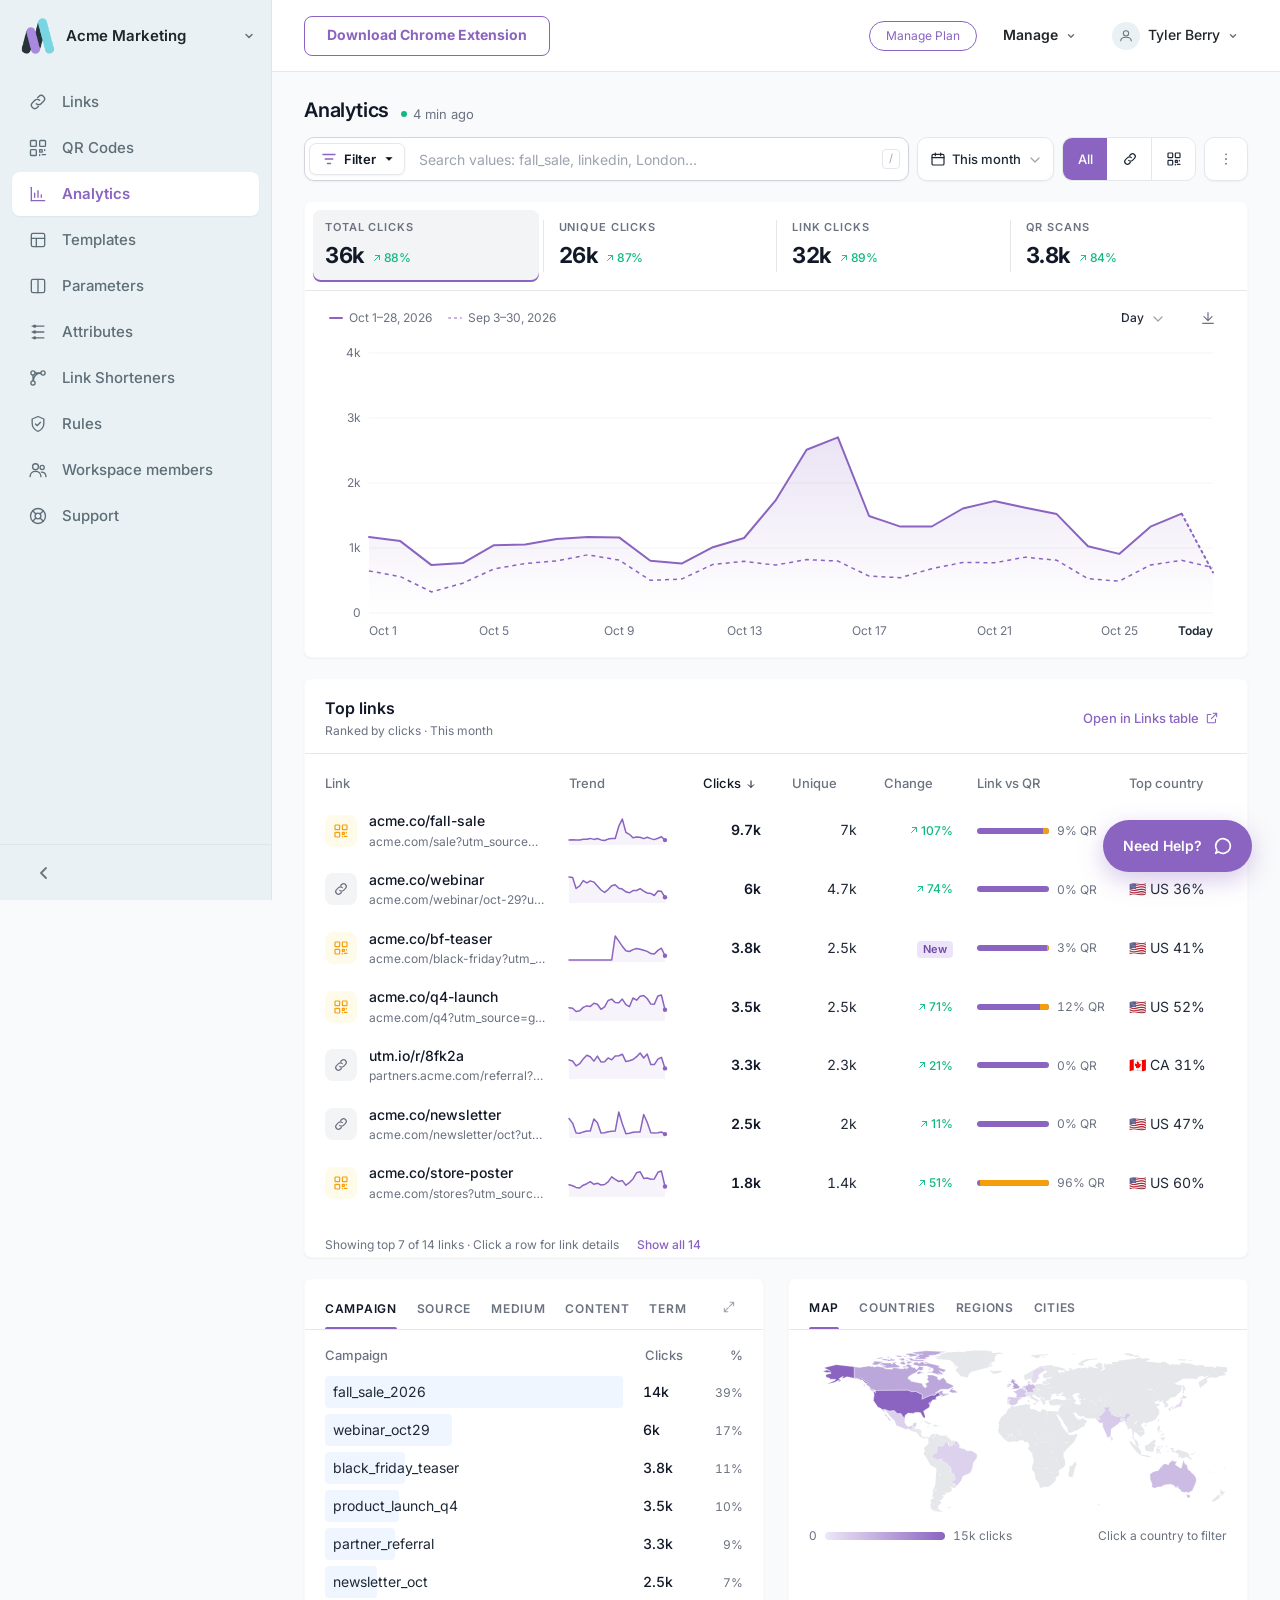
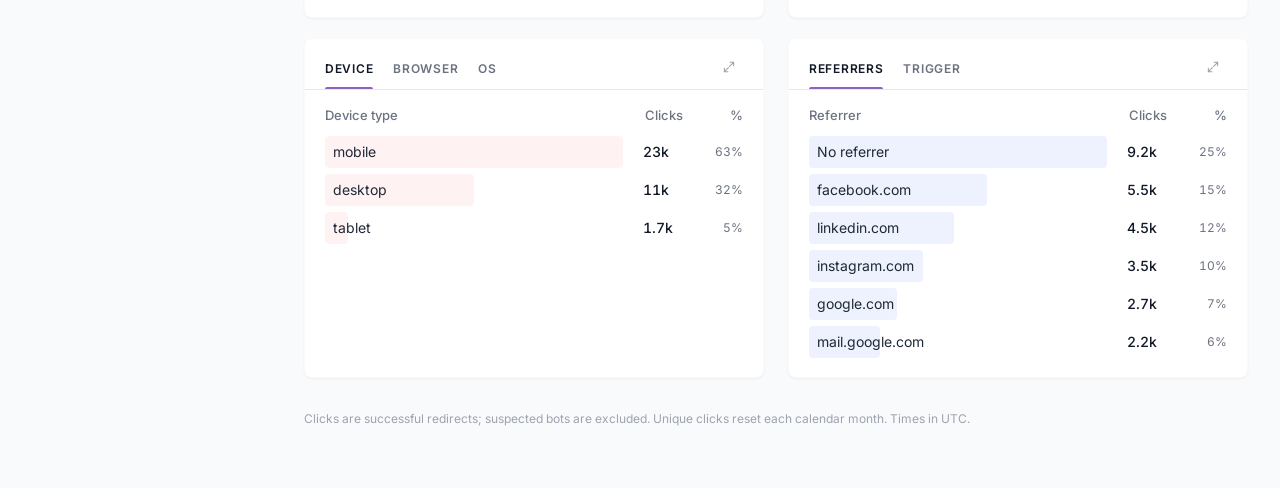
==== reskin/index.html @ 7870a721 "Add Prototype vReskin (Phase 1 re-skin) at /reskin/ Co-Authored-By: Claude Opus 5.5 <noreply@anthrop" ====
<!doctype html>
<html lang="en">
<head>
<meta charset="utf-8">
<meta name="viewport" content="width=device-width, initial-scale=1, viewport-fit=cover">
<meta name="claude:viewport-fit-sides" content="cover">
<title>UTM.io Prototype vReskin</title>
<link rel="preconnect" href="https://fonts.googleapis.com">
<link rel="preconnect" href="https://fonts.gstatic.com" crossorigin>
<link rel="stylesheet" href="https://fonts.googleapis.com/css2?family=Inter:wght@400;500;600;700&family=Oxygen:wght@400;700&family=Source+Code+Pro:wght@400;500&display=swap">
<link rel="stylesheet" href="styles.css">
<link rel="stylesheet" href="reskin.css">
</head>
<body>
<div class="shell" id="shell">
  <aside class="sidebar" id="sidebar">
    <div class="ws" id="ws" role="button" tabindex="0" aria-label="Switch workspace">
      <img src="assets/logo.png" alt="">
      <span class="ws-name" id="ws-name">Acme Marketing</span>
      <svg class="caret" width="12" height="12" viewBox="0 0 12 12" aria-hidden="true"><path d="M3 4.5 6 7.5 9 4.5" fill="none" stroke="currentColor" stroke-width="1.6" stroke-linecap="round" stroke-linejoin="round"/></svg>
    </div>
    <nav class="nav" id="nav" aria-label="Workspace"></nav>
    <div class="collapse"><button id="collapse-btn" aria-label="Collapse sidebar"><svg width="16" height="16" viewBox="0 0 16 16" aria-hidden="true"><path d="M10 3 5 8l5 5" fill="none" stroke="currentColor" stroke-width="1.8" stroke-linecap="round" stroke-linejoin="round"/></svg></button></div>
  </aside>
  <div class="main">
    <header class="topbar">
      <button class="menu-btn" id="menu-btn" aria-label="Open menu" aria-controls="sidebar" aria-expanded="false"><svg viewBox="0 0 24 24" aria-hidden="true"><path d="M4 7h16M4 12h16M4 17h16"/></svg></button>
      <span class="topbar-title" id="topbar-title">Analytics</span>
      <button class="btn-ext" id="ext-btn">Download Chrome Extension</button>
      <span class="spacer"></span>
      <button class="pill-plan" id="plan-btn">Manage Plan</button>
      <button class="menu-trigger manage" id="manage-btn" aria-haspopup="menu">Manage <svg class="caret" width="10" height="10" viewBox="0 0 12 12" aria-hidden="true"><path d="M3 4.5 6 7.5 9 4.5" fill="none" stroke="currentColor" stroke-width="1.8" stroke-linecap="round" stroke-linejoin="round"/></svg></button>
      <button class="menu-trigger" id="user-btn" aria-haspopup="menu"><span class="avatar"><svg viewBox="0 0 24 24" aria-hidden="true"><circle cx="12" cy="8" r="4"/><path d="M4 20c0-4 4-6 8-6s8 2 8 6"/></svg></span>Tyler Berry <svg class="caret" width="10" height="10" viewBox="0 0 12 12" aria-hidden="true"><path d="M3 4.5 6 7.5 9 4.5" fill="none" stroke="currentColor" stroke-width="1.8" stroke-linecap="round" stroke-linejoin="round"/></svg></button>
    </header>
    <main class="content" id="view"></main>
  </div>
</div>
<div class="drawer-scrim" id="drawer-scrim" hidden></div>
<div class="toast-wrap" id="toasts" aria-live="polite"></div>
<button class="need-help" id="need-help" type="button">Need Help? <svg viewBox="0 0 24 24" aria-hidden="true"><path d="M4 12a8 8 0 1 1 3.2 6.4L4 20l1.4-3.4A8 8 0 0 1 4 12z"/></svg></button>
<div id="layer"></div>
<script src="map-data.js"></script>
<script src="data.js"></script>
<script src="app.js"></script>
<script src="reskin.js"></script>
</body>
</html>
---- reskin/styles.css ----
/* ==================================================================
   UTM Analytics prototype v4 — styles
   Layout: fixed UTM shell (sidebar + top bar in Oxygen) around an
   analytics surface set in Inter. Light theme only: the product has
   no dark mode. Accent is UTM purple.
================================================================== */

:root {
  /* UTM app tokens (from _ds/tokens) */
  --utm-purple: #8a64c0; --purple-700: #6f4ba6; --purple-500: #a989de; --purple-300: #ccb7eb; --purple-100: #ede4f9; --purple-050: #f6f1fc;
  --teal-500: #78d6e2;
  --ink-900: #212529; --ink-700: #595959; --ink-600: #5e6e77; --ink-500: #6c757d; --ink-400: #8d99a0; --ink-300: #a9a6aa;
  --surface-sidebar: #eaf1f4; --surface-sunken: #eaf1f4; --line: #d9d9d9; --line-strong: #b9c8cf; --line-input: #cfd7df;
  --font-shell: 'Oxygen', -apple-system, BlinkMacSystemFont, 'Segoe UI', Roboto, sans-serif;
  --font-mono: 'Source Code Pro', ui-monospace, SFMono-Regular, Menlo, monospace;
  --shadow-xs: 0 1px 2px rgba(40,51,57,.06); --shadow-sm: 0 2px 8px rgba(40,51,57,.08); --shadow-md: 0 6px 16px rgba(40,51,57,.12); --shadow-lg: 0 12px 32px rgba(40,51,57,.16);
  --ease: cubic-bezier(.4,0,.2,1); --spring: cubic-bezier(.2,.9,.3,1.2); --dur-fast: .15s; --dur: .2s; --dur-slow: .4s;

  /* Analytics surface tokens */
  --font-ui: 'Inter', -apple-system, BlinkMacSystemFont, 'Segoe UI', Roboto, sans-serif;
  --canvas: #f9fafb; --card: #ffffff; --hover: #f3f4f6; --sunken: #f9fafb;
  --text-strong: #111827; --text: #1f2937; --text-muted: #6b7280; --text-faint: #9ca3af;
  --border: #e5e7eb; --border-strong: #d1d5db; --grid: #f3f4f6;
  --accent: #8a64c0; --accent-strong: #6f4ba6; --accent-subtle: #ede4f9; --accent-faint: #f6f1fc; --accent-rgb: 138,100,192;
  --up: #10b981; --up-bg: #ecfdf5; --down: #ef4444; --down-bg: #fef2f2; --flat: #6b7280;
  --qr: #f59e0b; --qr-bg: #fffbeb;
  --bar-blue: #eff6ff; --bar-orange: #fff7ed; --bar-green: #f0fdf4; --bar-red: #fef2f2; --bar-indigo: #eef2ff; --bar-amber: #fffbeb;
  --sidebar-w: 272px; --sidebar-w-collapsed: 76px; --topbar-h: 72px; --radius: 8px; --radius-lg: 12px;
}

*, *::before, *::after { box-sizing: border-box; }
html, body { height: 100%; }
body { margin: 0; background: var(--canvas); color: var(--text); font-family: var(--font-ui); font-size: 14px; line-height: 1.45; -webkit-font-smoothing: antialiased; overflow-x: hidden; }
button, input { font: inherit; color: inherit; }
button { cursor: pointer; background: none; border: 0; padding: 0; }
button:focus-visible, a:focus-visible, [tabindex]:focus-visible { outline: 2px solid var(--accent); outline-offset: 2px; border-radius: 6px; }
a { color: var(--accent); text-decoration: none; }
svg { display: block; }
.num { font-variant-numeric: tabular-nums; }
.sr { position: absolute; width: 1px; height: 1px; overflow: hidden; clip: rect(0 0 0 0); }

/* ---------- Shell ---------- */
.shell { display: grid; grid-template-columns: var(--sidebar-w) 1fr; min-height: 100%; transition: grid-template-columns var(--dur-slow) var(--ease); }
.shell.collapsed { grid-template-columns: var(--sidebar-w-collapsed) 1fr; }

.sidebar { position: sticky; top: 0; height: 100vh; background: var(--surface-sidebar); font-family: var(--font-shell); display: flex; flex-direction: column; border-right: 1px solid #dde6ea; overflow: hidden; }
.ws { display: flex; align-items: center; gap: 10px; height: var(--topbar-h); padding: 0 16px 0 20px; cursor: pointer; transition: background var(--dur) var(--ease); }
.ws:hover { background: #e2ebef; }
.ws img { width: 36px; height: 36px; border-radius: 8px; flex: none; }
.ws .ws-name { font-size: 15px; font-weight: 700; color: var(--ink-900); flex: 1; white-space: nowrap; overflow: hidden; text-overflow: ellipsis; }
.ws .caret { color: var(--ink-500); flex: none; }
.nav { display: flex; flex-direction: column; gap: 2px; padding: 8px 12px; flex: 1; }
.nav a { display: flex; align-items: center; gap: 14px; height: 44px; padding: 0 16px; border-radius: 8px; color: var(--ink-600); font-size: 15px; white-space: nowrap; transition: background var(--dur) var(--ease), color var(--dur) var(--ease), transform var(--dur) var(--ease); }
.nav a:hover { background: #e2ebef; color: var(--ink-900); }
.nav a:active { transform: scale(.985); }
.nav a.active { background: #fff; color: var(--utm-purple); box-shadow: var(--shadow-xs); font-weight: 700; }
.nav a svg { width: 20px; height: 20px; flex: none; stroke: currentColor; fill: none; stroke-width: 1.6; stroke-linecap: round; stroke-linejoin: round; }
.nav .nav-label { opacity: 1; transition: opacity var(--dur) var(--ease); }
.collapsed .nav .nav-label, .collapsed .ws .ws-name, .collapsed .ws .caret { opacity: 0; width: 0; overflow: hidden; }
.collapsed .nav a { padding: 0 12px; justify-content: center; }
.collapse { height: 56px; display: flex; align-items: center; padding: 0 28px; color: var(--ink-500); border-top: 1px solid #dde6ea; }
.collapse button { display: inline-flex; width: 32px; height: 32px; align-items: center; justify-content: center; border-radius: 8px; transition: background var(--dur) var(--ease), transform var(--dur-slow) var(--ease); }
.collapse button:hover { background: #e2ebef; color: var(--ink-900); }
.collapsed .collapse { padding: 0 22px; }
.collapsed .collapse button { transform: rotate(180deg); }

.main { min-width: 0; display: flex; flex-direction: column; }
.topbar { height: var(--topbar-h); display: flex; align-items: center; gap: 24px; padding: 0 32px; background: #fff; border-bottom: 1px solid var(--border); font-family: var(--font-shell); position: sticky; top: 0; z-index: 20; }
.btn-ext { height: 40px; padding: 0 22px; border: 1px solid var(--utm-purple); color: var(--utm-purple); border-radius: 8px; font-size: 14px; font-weight: 700; transition: background var(--dur) var(--ease), transform var(--dur) var(--ease), box-shadow var(--dur) var(--ease); }
.btn-ext:hover { background: var(--purple-050); box-shadow: var(--shadow-xs); }
.btn-ext:active { transform: scale(.97); }
.topbar .spacer { flex: 1; }
.menu-btn, .topbar-title { display: none; }
.menu-btn { width: 40px; height: 40px; border-radius: 8px; align-items: center; justify-content: center; color: var(--ink-900); margin-left: -8px; }
.menu-btn:hover { background: var(--surface-sunken); }
.menu-btn svg { width: 22px; height: 22px; stroke: currentColor; fill: none; stroke-width: 1.8; stroke-linecap: round; }
.topbar-title { font-weight: 700; font-size: 16px; color: var(--ink-900); white-space: nowrap; overflow: hidden; text-overflow: ellipsis; min-width: 0; }
.drawer-scrim { position: fixed; inset: 0; z-index: 39; background: rgba(17,24,39,.4); animation: fade-in .2s var(--ease) both; }
.pill-plan { height: 30px; padding: 0 16px; border: 1px solid var(--utm-purple); color: var(--utm-purple); border-radius: 50px; font-size: 12px; transition: background var(--dur) var(--ease); }
.pill-plan:hover { background: var(--purple-050); }
.menu-trigger { display: inline-flex; align-items: center; gap: 8px; height: 40px; padding: 0 10px; border-radius: 8px; color: var(--ink-900); font-size: 15px; transition: background var(--dur) var(--ease); }
.menu-trigger:hover { background: var(--surface-sunken); }
.menu-trigger .caret { color: var(--ink-500); }
.avatar { width: 28px; height: 28px; border-radius: 50%; background: var(--surface-sunken); display: inline-flex; align-items: center; justify-content: center; color: var(--ink-500); }
.avatar svg { width: 16px; height: 16px; stroke: currentColor; fill: none; stroke-width: 1.6; }

.content { padding: 24px 32px 48px; display: flex; flex-direction: column; gap: 24px; max-width: 1400px; width: 100%; }


/* ---------- View transitions ---------- */
.view { animation: view-in .32s var(--ease) both; }
@keyframes view-in { from { opacity: 0; transform: translateY(6px); } to { opacity: 1; transform: none; } }

/* ---------- Toolbar ---------- */
.toolbar { display: flex; align-items: center; gap: 16px; flex-wrap: wrap; }
.toolbar .title { display: flex; align-items: baseline; gap: 12px; flex: 1; min-width: 0; }
.toolbar h1 { font-size: 20px; font-weight: 600; color: var(--text-strong); margin: 0; letter-spacing: -.01em; }
.status { position: relative; display: inline-flex; align-items: center; gap: 6px; color: var(--text-muted); font-size: 13px; cursor: default; }
.status::after { content: attr(data-tip); position: absolute; left: -8px; top: calc(100% + 8px); z-index: 20; background: var(--text-strong); color: #fff; font-size: 12px; padding: 6px 10px; border-radius: 6px; box-shadow: var(--shadow-md); white-space: nowrap; pointer-events: none; opacity: 0; transform: translateY(-2px); transition: opacity var(--dur-fast) var(--ease), transform var(--dur-fast) var(--ease); }
.status:hover::after, .status:focus-visible::after { opacity: 1; transform: none; }
.status::before { content: ""; width: 6px; height: 6px; border-radius: 50%; background: var(--up); box-shadow: 0 0 0 0 rgba(16,185,129,.4); animation: pulse 2.4s ease-out infinite; }
@keyframes pulse { 0% { box-shadow: 0 0 0 0 rgba(16,185,129,.45); } 70% { box-shadow: 0 0 0 6px rgba(16,185,129,0); } 100% { box-shadow: 0 0 0 0 rgba(16,185,129,0); } }
.controls { display: flex; align-items: center; gap: 8px; flex-wrap: wrap; }
.seg button { white-space: nowrap; }

.seg { display: inline-flex; border: 1px solid var(--border); border-radius: 8px; background: var(--card); overflow: hidden; height: 36px; position: relative; isolation: isolate; }
.seg button { display: inline-flex; align-items: center; gap: 6px; padding: 0 14px; font-size: 13px; font-weight: 500; color: var(--text); position: relative; z-index: 1; transition: color var(--dur) var(--ease); }
.seg button + button { border-left: 1px solid var(--border); }
.seg button svg { width: 14px; height: 14px; stroke: currentColor; fill: none; stroke-width: 1.8; stroke-linecap: round; stroke-linejoin: round; }
.seg button:hover:not(.on) { background: var(--hover); }
.seg button.on { color: #fff; background: var(--accent); }
.seg button.on + button { border-left-color: transparent; }

.tb-btn { display: inline-flex; align-items: center; gap: 6px; height: 36px; padding: 0 12px; border-radius: 8px; border: 1px solid transparent; font-size: 13px; font-weight: 500; color: var(--text); transition: background var(--dur) var(--ease), border-color var(--dur) var(--ease), box-shadow var(--dur) var(--ease), transform var(--dur) var(--ease); }
.tb-btn:hover { background: var(--hover); }
.tb-btn:active { transform: scale(.97); }
.tb-btn.open, .tb-btn[aria-expanded="true"] { background: var(--card); border-color: var(--border); box-shadow: var(--shadow-xs); }
.tb-btn svg { width: 16px; height: 16px; stroke: currentColor; fill: none; stroke-width: 1.8; stroke-linecap: round; stroke-linejoin: round; }
.tb-btn .chev { width: 14px; height: 14px; color: var(--text-faint); transition: transform var(--dur) var(--ease); }
.tb-btn[aria-expanded="true"] .chev { transform: rotate(180deg); }
.tb-btn.icon { width: 36px; padding: 0; justify-content: center; color: var(--text-muted); }
.tb-btn .badge { min-width: 18px; height: 18px; padding: 0 5px; border-radius: 9px; background: var(--accent); color: #fff; font-size: 11px; font-weight: 600; display: inline-flex; align-items: center; justify-content: center; }

/* ---------- Filter chips ---------- */
.chips { display: flex; align-items: center; gap: 10px; flex-wrap: wrap; min-height: 0; }
.chips:empty { display: none; }
.chip { display: inline-flex; align-items: center; gap: 6px; height: 34px; padding: 0 6px 0 12px; border: 1px solid var(--border); border-radius: 8px; background: var(--card); font-size: 13px; color: var(--text); box-shadow: var(--shadow-xs); animation: chip-in .25s var(--spring) both; }
.chip .k { color: var(--text-muted); }
.chip .op { color: var(--text-faint); font-style: italic; }
.chip .v { font-weight: 600; color: var(--text-strong); }
.chip .v button { color: inherit; border-radius: 4px; padding: 0 2px; transition: background var(--dur) var(--ease); }
.chip .v button:hover { background: var(--accent-subtle); color: var(--accent-strong); }
.chip .x { width: 22px; height: 22px; border-radius: 6px; display: inline-flex; align-items: center; justify-content: center; color: var(--text-faint); transition: background var(--dur) var(--ease), color var(--dur) var(--ease); }
.chip .x:hover { background: var(--down-bg); color: var(--down); }
.chip .x svg { width: 12px; height: 12px; stroke: currentColor; fill: none; stroke-width: 2.2; stroke-linecap: round; }
@keyframes chip-in { from { opacity: 0; transform: scale(.9); } to { opacity: 1; transform: none; } }
.chips .clear { color: var(--accent); font-size: 13px; font-weight: 500; padding: 4px 6px; border-radius: 6px; }
.chips .clear:hover { background: var(--accent-subtle); }
.chips .context { margin-left: auto; color: var(--text-muted); font-size: 13px; }

/* Filter bar (Analytics + link pages): full width, first before All / Links / QR. Chips sit inside it. */
.tb-wrap { display: flex; flex-direction: column; gap: 12px; }
.fbar-row { display: flex; align-items: center; gap: 8px; }
.fbar-row .tb-btn { height: 44px; border-color: var(--border); background: var(--card); box-shadow: var(--shadow-xs); border-radius: 10px; }
.fbar-row .tb-btn.icon { width: 44px; }
.seg.trig { display: grid; grid-template-columns: repeat(3, 44px); }
.seg.trig button { justify-content: center; padding: 0; }
.seg.trig button svg { width: 16px; height: 16px; }
.fbar { flex: 1; min-width: 0; display: flex; align-items: center; flex-wrap: wrap; gap: 6px; min-height: 44px; padding: 4px 8px 4px 12px; border: 1px solid var(--border-strong); border-radius: 10px; background: var(--card); box-shadow: var(--shadow-xs); cursor: text; transition: border-color var(--dur) var(--ease), box-shadow var(--dur) var(--ease); }
.fbar:hover { border-color: rgba(var(--accent-rgb), .55); }
.fbar:has([aria-expanded="true"]) { border-color: var(--accent); box-shadow: 0 0 0 3px rgba(var(--accent-rgb), .15); }
.fbar > svg { width: 18px; height: 18px; flex: none; stroke: var(--accent); fill: none; stroke-width: 1.8; stroke-linecap: round; stroke-linejoin: round; margin-right: 2px; }
.fbar-add { flex: 1; min-width: 120px; height: 34px; padding: 0 4px; text-align: left; font-size: 14px; color: var(--text-faint); border-radius: 6px; }
.fbar.has .fbar-add { flex: none; min-width: 0; padding: 0 8px; font-size: 13px; font-weight: 500; color: var(--accent); }
.fbar.has .fbar-add:hover { background: var(--accent-subtle); }
.fbar .chip { height: 32px; box-shadow: none; background: var(--sunken); }
.fbar .kbd { font-size: 11px; color: var(--text-faint); border: 1px solid var(--border); border-radius: 4px; padding: 1px 6px; }
.fbar-ctx { margin-left: auto; padding-left: 8px; font-size: 13px; color: var(--text-muted); white-space: nowrap; }
.fbar .clear { color: var(--accent); font-size: 13px; font-weight: 500; padding: 4px 6px; border-radius: 6px; }
.fbar .clear:hover { background: var(--accent-subtle); }
.fbar-row .seg { height: 44px; border-radius: 10px; }
/* List pages: the same bar, holding Filter + chips + the search text */
.fbar:focus-within { border-color: var(--accent); box-shadow: 0 0 0 3px rgba(var(--accent-rgb), .15); }
/* "Filter" reads as a button inside the field: outlined, chevron, count badge */
.fbar-fbtn { display: inline-flex; align-items: center; gap: 6px; height: 32px; padding: 0 8px 0 10px; margin-left: -8px; margin-right: 4px; border: 1px solid var(--border); border-radius: 7px; background: var(--card); box-shadow: var(--shadow-xs); font-size: 13px; font-weight: 600; color: var(--text-strong); flex: none; cursor: pointer; transition: border-color var(--dur) var(--ease), background var(--dur) var(--ease); }
.fbar-fbtn:hover { border-color: var(--accent); background: var(--accent-subtle); color: var(--accent-strong); }
.fbar-fbtn[aria-expanded="true"] { border-color: var(--accent); background: var(--accent-subtle); color: var(--accent-strong); }
.fbar-fbtn .chev { width: 14px; height: 14px; stroke: var(--text-faint); transition: transform var(--dur) var(--ease); }
.fbar-fbtn[aria-expanded="true"] .chev { transform: rotate(180deg); }
.fbar-fbtn .badge { min-width: 18px; height: 18px; padding: 0 5px; border-radius: 9px; background: var(--accent); color: #fff; font-size: 11px; font-weight: 600; display: inline-flex; align-items: center; justify-content: center; }
.fbar[aria-expanded="true"] { border-color: var(--accent); box-shadow: 0 0 0 3px rgba(var(--accent-rgb), .15); }
.fbar-fbtn > svg:first-child, .fbar-ic svg { width: 18px; height: 18px; stroke: var(--accent); fill: none; stroke-width: 1.8; stroke-linecap: round; stroke-linejoin: round; }
.fbar-ic { display: inline-flex; flex: none; margin-right: 2px; } .fbar-ic svg { stroke: var(--text-faint); }
.fbar-sep { width: 1px; height: 20px; background: var(--border); margin: 0 4px; flex: none; }
.fbar-input { flex: 1; min-width: 140px; height: 34px; border: 0; outline: 0; background: none; font-size: 14px; color: var(--text); padding: 0 4px; }
.fbar-input::placeholder { color: var(--text-faint); } .fbar-input:not(:placeholder-shown) ~ .kbd { display: none; }
.lbar #lq-clear { width: 24px; height: 24px; flex: none; } .lbar #lq-clear[hidden] { display: none; }
.view + .lbar-row { margin-top: -15px; } .page-head + .lbar-row { margin-top: 9px; } /* 12px under the page title, as on Analytics */
.lbar-row .pb-legend { flex: none; }

/* Places: flag + name + where (region/country), and the IP note under the Locations card */
.row .lbl .where { color: var(--text-faint); font-size: 12px; }
.val .lbl .flag { margin-right: 6px; } .val .lbl .where { color: var(--text-faint); font-size: 12px; margin-left: 6px; }
.loc-note { display: flex; align-items: center; gap: 6px; margin: 12px 0 0; font-size: 12px; color: var(--text-faint); }
.loc-note svg { width: 13px; height: 13px; flex: none; stroke: currentColor; fill: none; stroke-width: 1.8; }
.tip .tip-sub { margin-top: 6px; padding-top: 6px; border-top: 1px solid rgba(255,255,255,.15); font-size: 11px; opacity: .7; }
.map-legend .link-btn.hint { font-size: 12px; }

/* ---------- Cards ---------- */
.card { background: var(--card); border-radius: var(--radius); box-shadow: var(--shadow-xs); border: 1px solid rgba(0,0,0,.02); }
.card-head { display: flex; align-items: center; gap: 16px; padding: 14px 20px 0; }
.card-tabs { display: flex; gap: 20px; flex: 1; min-width: 0; overflow-x: auto; scrollbar-width: none; }
.card-tabs::-webkit-scrollbar { display: none; }
.card-tabs button { position: relative; padding: 6px 0 12px; font-size: 12px; font-weight: 600; letter-spacing: .06em; text-transform: uppercase; color: var(--text-muted); white-space: nowrap; transition: color var(--dur) var(--ease); }
.card-tabs button::after { content: ""; position: absolute; left: 0; right: 0; bottom: 0; height: 2px; background: var(--accent); transform: scaleX(0); transform-origin: left; transition: transform var(--dur) var(--ease); border-radius: 2px 2px 0 0; }
.card-tabs button:hover { color: var(--text); }
.card-tabs button.on { color: var(--text-strong); }
.card-tabs button.on::after { transform: scaleX(1); }
.card-head .expand { width: 28px; height: 28px; margin-bottom: 8px; border-radius: 6px; display: inline-flex; align-items: center; justify-content: center; color: var(--text-faint); transition: background var(--dur) var(--ease), color var(--dur) var(--ease); }
.card-head .expand:hover { background: var(--hover); color: var(--text); }
.card-head .expand svg { width: 14px; height: 14px; stroke: currentColor; fill: none; stroke-width: 1.8; stroke-linecap: round; }
.card-body { border-top: 1px solid var(--border); padding: 12px 20px 20px; }
/* Tab switch: only the swapped card's body fades in, not the page */
.card.swap .card-body, .card.swap .table { animation: fade-in .25s var(--ease) both; }
.cols { display: grid; grid-template-columns: 1fr auto auto; gap: 0 12px; padding: 4px 0 10px; font-size: 13px; font-weight: 500; color: var(--text-muted); }
.cols .r { text-align: right; min-width: 48px; }

.rows { display: flex; flex-direction: column; gap: 6px; min-height: 222px; }
.row { display: grid; grid-template-columns: 1fr auto auto; gap: 0 12px; align-items: center; height: 32px; border-radius: 6px; cursor: pointer; position: relative; transition: background var(--dur) var(--ease); }
.row .track { position: relative; height: 32px; display: flex; align-items: center; min-width: 0; }
.row .bar { position: absolute; inset: 0 auto 0 0; width: 0; border-radius: 4px; background: var(--bar); transition: width .6s var(--ease); }
.row .lbl { position: relative; padding: 0 8px; display: inline-flex; align-items: center; gap: 8px; white-space: nowrap; overflow: hidden; text-overflow: ellipsis; color: var(--text); transition: color var(--dur) var(--ease); }
.row .lbl .flag { font-size: 15px; line-height: 1; }
.row .lbl .code { font-family: var(--font-mono); font-size: 10px; color: var(--text-muted); background: var(--hover); padding: 2px 4px; border-radius: 4px; }
.row .val { font-weight: 500; color: var(--text-strong); text-align: right; min-width: 48px; }
.row .pct { color: var(--text-muted); font-size: 12px; text-align: right; min-width: 48px; }
.row:hover { background: var(--hover); }
.row:hover .lbl { color: var(--accent-strong); }
.row .filter-hint { position: absolute; right: 8px; top: 50%; transform: translateY(-50%) translateX(4px); opacity: 0; font-size: 11px; color: var(--accent); background: var(--card); padding: 2px 6px; border-radius: 4px; box-shadow: var(--shadow-xs); pointer-events: none; transition: opacity var(--dur) var(--ease), transform var(--dur) var(--ease); }
.row:hover .filter-hint { opacity: 1; transform: translateY(-50%); }
.row.active-filter .lbl { color: var(--accent-strong); font-weight: 600; }
.empty { display: flex; flex-direction: column; align-items: center; justify-content: center; gap: 6px; min-height: 222px; color: var(--text-muted); font-size: 13px; text-align: center; }
.empty strong { color: var(--text); font-weight: 600; }

.grid-2 { display: grid; grid-template-columns: 1fr 1fr; gap: 24px; }
@media (max-width: 1100px) { .grid-2 { grid-template-columns: 1fr; } }

/* ---------- KPI strip + chart ---------- */
.kpis { display: grid; grid-template-columns: repeat(4, 1fr); gap: 8px; padding: 8px; }
.kpis.n3 { grid-template-columns: repeat(3, 1fr); }
.content > *, .grid-2 > * { min-width: 0; }
.kpi { position: relative; display: flex; flex-direction: column; gap: 4px; padding: 10px 12px; border-radius: 8px; text-align: left; transition: background var(--dur) var(--ease); border: 0; }
.kpi + .kpi::before { content: ""; position: absolute; left: -4px; top: 10px; bottom: 10px; width: 1px; background: var(--border); }
.kpi:hover { background: var(--hover); }
.kpi.on { background: var(--hover); box-shadow: inset 0 -2px 0 var(--accent); }
.kpi .k { font-size: 11px; font-weight: 600; letter-spacing: .08em; text-transform: uppercase; color: var(--text-muted); }
.kpi .v { display: flex; align-items: baseline; gap: 8px; font-size: 22px; font-weight: 700; color: var(--text-strong); letter-spacing: -.02em; }
.delta { font-size: 12px; font-weight: 500; display: inline-flex; align-items: center; gap: 2px; }
.delta.new { color: var(--accent-strong); background: var(--accent-subtle); padding: 1px 6px; border-radius: 4px; font-size: 11px; font-weight: 600; }
.delta.up { color: var(--up); } .delta.down { color: var(--down); } .delta.flat { color: var(--flat); }
.delta svg { width: 10px; height: 10px; stroke: currentColor; fill: none; stroke-width: 2.2; stroke-linecap: round; stroke-linejoin: round; }

.chart-wrap { padding: 12px 24px 16px; border-top: 1px solid var(--border); }
.chart-head { display: flex; align-items: center; gap: 16px; font-size: 12px; color: var(--text-muted); margin-bottom: 8px; }
.legend { display: flex; gap: 16px; flex: 1; }
.legend span { display: inline-flex; align-items: center; gap: 6px; white-space: nowrap; }
.legend i { width: 14px; height: 2px; background: var(--accent); border-radius: 2px; }
.legend i.prev { background: repeating-linear-gradient(90deg, var(--accent) 0 3px, transparent 3px 6px); opacity: .5; }
.chart { position: relative; height: 300px; }
.chart svg { width: 100%; height: 100%; overflow: visible; }
.chart .gridline { stroke: var(--grid); }
.chart .axis { font-size: 12px; fill: var(--text-muted); font-family: var(--font-ui); }
.chart .axis.today { font-weight: 600; fill: var(--text); }
.chart .area { fill: url(#areaGrad); }
.chart .line { fill: none; stroke: var(--accent); stroke-width: 2; stroke-linejoin: round; stroke-linecap: round; }
.chart .line.qr { stroke: var(--qr); }
.chart .prev { fill: none; stroke: var(--accent); stroke-width: 1.5; stroke-dasharray: 4 4; opacity: .4; }
.chart .partial { fill: none; stroke: var(--accent); stroke-width: 2; stroke-dasharray: 2 4; stroke-linecap: round; }
.chart .draw { stroke-dasharray: 3000; stroke-dashoffset: 3000; animation: draw .9s var(--ease) forwards; }
@keyframes draw { to { stroke-dashoffset: 0; } }
.chart .fade { animation: fade-in .6s var(--ease) both; }
@keyframes fade-in { from { opacity: 0; } to { opacity: 1; } }
.chart .crosshair { stroke: var(--border-strong); stroke-dasharray: 3 3; pointer-events: none; }
.chart .dot { fill: var(--card); stroke: var(--accent); stroke-width: 2; pointer-events: none; }
.chart .hit { fill: transparent; }
.tip { position: absolute; pointer-events: none; background: var(--text-strong); color: #fff; font-size: 12px; padding: 8px 10px; border-radius: 6px; box-shadow: var(--shadow-md); white-space: nowrap; z-index: 5; transform: translate(-50%, calc(-100% - 12px)); opacity: 0; transition: opacity var(--dur-fast) var(--ease); }
.tip.show { opacity: 1; }
.tip b { font-weight: 600; } .tip .m { color: #cbd5e1; }
.tip .row-t { display: flex; justify-content: space-between; gap: 16px; }
.tip i { display: inline-block; width: 8px; height: 8px; border-radius: 2px; margin-right: 6px; background: var(--accent); }

/* ---------- Top links table ---------- */
.tbl-head { display: flex; align-items: center; gap: 16px; padding: 18px 20px 14px; }
.tbl-head h2 { margin: 0; font-size: 16px; font-weight: 600; color: var(--text-strong); }
.tbl-head .sub { font-size: 12px; color: var(--text-muted); margin-top: 2px; }
.tbl-head .grow { flex: 1; min-width: 0; }
.link-out { display: inline-flex; align-items: center; gap: 6px; font-size: 13px; font-weight: 500; color: var(--accent); padding: 6px 8px; border-radius: 6px; transition: background var(--dur) var(--ease); }
.link-out:hover { background: var(--accent-subtle); }
.link-out svg { width: 14px; height: 14px; stroke: currentColor; fill: none; stroke-width: 1.8; stroke-linecap: round; stroke-linejoin: round; }
.table { border-top: 1px solid var(--border); padding: 8px 8px 12px; overflow-x: auto; }
.trow { display: grid; grid-template-columns: minmax(220px, 1fr) 96px 72px 72px 72px 128px 110px 16px; gap: 0 24px; align-items: center; padding: 10px 12px; border-radius: 8px; min-width: 900px; }
.trow.head { padding: 10px 12px 6px; font-size: 13px; font-weight: 500; color: var(--text-muted); }
.trow.head button { display: inline-flex; align-items: center; gap: 4px; color: inherit; font-weight: 500; border-radius: 4px; padding: 2px 4px; margin-left: -4px; transition: color var(--dur) var(--ease), background var(--dur) var(--ease); }
.trow.head button:hover { color: var(--text); background: var(--hover); }
.trow.head button.on { color: var(--text-strong); }
.trow.head button svg { width: 12px; height: 12px; stroke: currentColor; fill: none; stroke-width: 2; opacity: 0; transition: opacity var(--dur) var(--ease), transform var(--dur) var(--ease); }
.trow.head button.on svg { opacity: 1; }
.trow.head button.on.asc svg { transform: rotate(180deg); }
.trow .r { text-align: right; }
.trow.data { cursor: pointer; transition: background var(--dur) var(--ease), transform var(--dur) var(--ease); animation: row-in .35s var(--ease) both; }
.trow.data:hover { background: var(--hover); }
.trow.data:hover .lk-name { color: var(--accent-strong); }
.trow.data:hover .chev { transform: translateX(3px); color: var(--accent); }
.trow.data:hover .type { background: var(--accent-subtle); color: var(--accent); }
.trow.data:active { transform: scale(.995); }
@keyframes row-in { from { opacity: 0; transform: translateY(4px); } to { opacity: 1; transform: none; } }
.lk { display: flex; align-items: center; gap: 12px; min-width: 0; }
.type { width: 32px; height: 32px; border-radius: 8px; background: var(--hover); color: var(--text-muted); display: inline-flex; align-items: center; justify-content: center; flex: none; transition: background var(--dur) var(--ease), color var(--dur) var(--ease); }
.type svg { width: 16px; height: 16px; stroke: currentColor; fill: none; stroke-width: 1.8; stroke-linecap: round; stroke-linejoin: round; }
.type.qr { background: var(--qr-bg); color: var(--qr); }
.type[data-tip] { position: relative; }
.type[data-tip]::after { content: attr(data-tip); position: absolute; left: calc(100% + 8px); top: 50%; z-index: 5; background: var(--text-strong); color: #fff; font-size: 12px; font-weight: 400; padding: 5px 9px; border-radius: 6px; box-shadow: var(--shadow-md); white-space: nowrap; pointer-events: none; opacity: 0; transform: translate(-4px, -50%); transition: opacity var(--dur-fast) var(--ease), transform var(--dur-fast) var(--ease); }
.type[data-tip]:hover::after { opacity: 1; transform: translate(0, -50%); }
.lk .txt { min-width: 0; display: flex; flex-direction: column; gap: 1px; }
.lk-name { font-weight: 500; color: var(--text-strong); transition: color var(--dur) var(--ease); white-space: nowrap; overflow: hidden; text-overflow: ellipsis; }
.lk-dest { font-size: 12px; color: var(--text-muted); white-space: nowrap; overflow: hidden; text-overflow: ellipsis; }
.spark svg { width: 96px; height: 28px; overflow: visible; }
.spark path { fill: none; stroke: var(--accent); stroke-width: 1.5; stroke-linejoin: round; stroke-linecap: round; }
.spark .fillp { fill: rgba(var(--accent-rgb), .08); stroke: none; }
.spark circle { fill: var(--accent); }
.split { display: flex; align-items: center; gap: 8px; }
.split .bar2 { width: 72px; height: 6px; border-radius: 3px; background: var(--accent); overflow: hidden; display: flex; justify-content: flex-end; }
.split .bar2 i { display: block; height: 100%; background: var(--qr); width: 0; transition: width .6s var(--ease); }
.split small { font-size: 12px; color: var(--text-muted); }
.trow .chev { color: var(--text-faint); transition: transform var(--dur) var(--ease), color var(--dur) var(--ease); }
.trow .chev svg { width: 16px; height: 16px; stroke: currentColor; fill: none; stroke-width: 2; stroke-linecap: round; stroke-linejoin: round; }
.tbl-foot { display: flex; align-items: center; gap: 12px; padding: 8px 20px 0; font-size: 12px; color: var(--text-muted); }
.tbl-foot button { color: var(--accent); font-weight: 500; font-size: 12px; padding: 4px 6px; border-radius: 4px; }
.tbl-foot button:hover { background: var(--accent-subtle); }

/* ---------- Map ---------- */
.map-area { display: flex; flex-direction: column; gap: 12px; padding-top: 8px; }
.map { position: relative; width: 100%; aspect-ratio: 500 / 198; }
.map svg { width: 100%; height: 100%; }
.map path { fill: var(--border); transition: fill var(--dur) var(--ease), opacity var(--dur) var(--ease); }
.map path.c { fill: var(--accent); cursor: pointer; stroke: #fff; stroke-width: .4; }
.map path.c:hover { opacity: 1 !important; filter: brightness(.9); }
.map path.c.dim { fill: var(--border); }
.map-legend { display: flex; align-items: center; gap: 8px; font-size: 12px; color: var(--text-muted); }
.map-legend .scale { width: 120px; height: 8px; border-radius: 4px; background: linear-gradient(90deg, rgba(var(--accent-rgb), .15), rgb(var(--accent-rgb))); }
.map-legend .hint { margin-left: auto; }

/* ---------- Popovers ---------- */
.popover { position: absolute; z-index: 50; background: var(--card); border: 1px solid var(--border); border-radius: 10px; box-shadow: var(--shadow-lg); min-width: 240px; transform-origin: top; animation: pop-in .18s var(--spring) both; font-size: 14px; }
.popover.left { transform-origin: top right; }
@keyframes pop-in { from { opacity: 0; transform: translateY(-4px) scale(.98); } to { opacity: 1; transform: none; } }
.menu { padding: 6px; display: flex; flex-direction: column; }
.menu .group { padding: 10px 10px 4px; font-size: 11px; font-weight: 600; letter-spacing: .08em; text-transform: uppercase; color: var(--text-faint); }
.menu .sep { height: 1px; background: var(--border); margin: 6px 0; }
.mi { display: flex; align-items: center; gap: 10px; height: 34px; padding: 0 10px; border-radius: 6px; text-align: left; width: 100%; color: var(--text); transition: background var(--dur-fast) var(--ease); }
.mi:hover, .mi.hl { background: var(--hover); }
.mi:active { background: var(--accent-subtle); }
.mi svg { width: 16px; height: 16px; stroke: currentColor; fill: none; stroke-width: 1.8; stroke-linecap: round; stroke-linejoin: round; color: var(--text-muted); flex: none; }
.mi .grow { flex: 1; }
.mi .kbd { font-size: 11px; color: var(--text-faint); font-family: var(--font-ui); border: 1px solid var(--border); border-radius: 4px; padding: 1px 5px; }
.mi .pro { font-size: 10px; font-weight: 600; letter-spacing: .04em; color: var(--accent-strong); background: var(--accent-subtle); padding: 2px 6px; border-radius: 4px; }
.mi .chev { width: 14px; height: 14px; color: var(--text-faint); }
.mi.on { color: var(--accent-strong); font-weight: 500; }
.mi .check { width: 16px; opacity: 0; }
.mi.on .check { opacity: 1; color: var(--accent); }
.mi .utm { font-family: var(--font-mono); font-size: 11px; color: var(--text-faint); }
/* Filter menu: one search for fields and values */
.fm .mi mark { background: var(--accent-subtle); color: var(--accent-strong); border-radius: 2px; padding: 0; }
.fm .fm-l { min-width: 0; overflow: hidden; text-overflow: ellipsis; white-space: nowrap; }
.fm .fm-l .flag { margin-right: 6px; } .fm .fm-l .where { color: var(--text-faint); font-size: 12px; margin-left: 6px; }
.fm .fm-dim { flex: none; font-size: 11px; font-weight: 500; color: var(--text-muted); background: var(--hover); border-radius: 4px; padding: 2px 6px; }
.fm .fm-n { flex: none; min-width: 40px; text-align: right; font-size: 12px; color: var(--text-faint); }
.fm .mi.on .fm-n { color: var(--accent); }
.fm .fm-op { color: var(--text-faint); font-style: italic; }
.fm .fm-more { padding: 4px 10px 6px 36px; font-size: 12px; color: var(--text-faint); }
.fm .fm-empty { padding: 18px 12px; font-size: 13px; color: var(--text-muted); display: flex; flex-direction: column; gap: 4px; } .fm .fm-empty b { color: var(--text-strong); font-weight: 600; }
.fm-foot { display: flex; align-items: center; gap: 12px; padding: 8px 12px; border-top: 1px solid var(--border); font-size: 11px; color: var(--text-faint); }
.fm-foot .grow { flex: 1; } .fm-foot kbd { font-family: var(--font-ui); font-size: 10px; border: 1px solid var(--border); border-radius: 4px; padding: 0 4px; margin-right: 2px; background: var(--card); }
.search { display: flex; align-items: center; gap: 8px; height: 36px; padding: 0 10px; margin: 6px; border: 1px solid var(--border); border-radius: 8px; background: var(--sunken); transition: border-color var(--dur) var(--ease), box-shadow var(--dur) var(--ease); }
.search:focus-within { border-color: var(--accent); box-shadow: 0 0 0 3px rgba(var(--accent-rgb), .15); background: var(--card); }
.search svg { width: 15px; height: 15px; stroke: var(--text-faint); fill: none; stroke-width: 2; stroke-linecap: round; }
.search input { flex: 1; border: 0; background: none; outline: none; font-size: 14px; min-width: 0; }
.search input::placeholder { color: var(--text-faint); }
.pop-head { display: flex; align-items: center; gap: 8px; padding: 10px 12px 6px; font-weight: 600; color: var(--text-strong); }
.pop-head .back { width: 26px; height: 26px; border-radius: 6px; display: inline-flex; align-items: center; justify-content: center; color: var(--text-muted); margin-left: -6px; }
.pop-head .back:hover { background: var(--hover); color: var(--text); }
.pop-head .back svg { width: 16px; height: 16px; stroke: currentColor; fill: none; stroke-width: 2; stroke-linecap: round; stroke-linejoin: round; }
.pop-foot { display: flex; align-items: center; gap: 8px; padding: 10px 12px; border-top: 1px solid var(--border); }
.pop-foot .grow { flex: 1; font-size: 12px; color: var(--text-muted); }
.op-toggle { display: inline-flex; border: 1px solid var(--border); border-radius: 6px; overflow: hidden; height: 28px; }
.op-toggle button { padding: 0 10px; font-size: 12px; font-weight: 500; color: var(--text-muted); transition: background var(--dur-fast) var(--ease), color var(--dur-fast) var(--ease); }
.op-toggle button.on { background: var(--text-strong); color: #fff; }
.op-toggle button + button { border-left: 1px solid var(--border); }
.vals .val.match { cursor: default; padding-left: 12px; } .vals .val.match:hover { background: none; }
.vp-hint { padding: 14px 10px !important; white-space: normal; line-height: 1.5; text-transform: none; letter-spacing: 0; }
.vals { max-height: 300px; overflow-y: auto; padding: 4px 6px; display: flex; flex-direction: column; }
.val { display: flex; align-items: center; gap: 10px; height: 34px; padding: 0 8px; border-radius: 6px; cursor: pointer; transition: background var(--dur-fast) var(--ease); }
.val:hover { background: var(--hover); }
.val .box { width: 16px; height: 16px; border: 1.5px solid var(--border-strong); border-radius: 4px; display: inline-flex; align-items: center; justify-content: center; transition: all var(--dur-fast) var(--ease); flex: none; }
.val .box svg { width: 10px; height: 10px; stroke: #fff; fill: none; stroke-width: 3; stroke-linecap: round; stroke-linejoin: round; transform: scale(0); transition: transform var(--dur-fast) var(--spring); }
.val.on .box { background: var(--accent); border-color: var(--accent); }
.val.on .box svg { transform: scale(1); }
.val .lbl { flex: 1; min-width: 0; white-space: nowrap; overflow: hidden; text-overflow: ellipsis; display: flex; align-items: center; gap: 8px; }
.val .cnt { font-size: 12px; color: var(--text-muted); }
.val mark { background: var(--accent-subtle); color: var(--accent-strong); border-radius: 2px; padding: 0 1px; }

.btn { display: inline-flex; align-items: center; justify-content: center; gap: 6px; height: 34px; padding: 0 14px; border-radius: 8px; font-size: 13px; font-weight: 500; border: 1px solid var(--border); background: var(--card); color: var(--text); transition: background var(--dur) var(--ease), transform var(--dur) var(--ease), box-shadow var(--dur) var(--ease), border-color var(--dur) var(--ease); }
.btn:hover { background: var(--hover); border-color: var(--border-strong); }
.btn:active { transform: scale(.97); }
.btn.primary { background: var(--accent); border-color: var(--accent); color: #fff; }
.btn.primary:hover { background: var(--accent-strong); border-color: var(--accent-strong); box-shadow: 0 2px 8px rgba(var(--accent-rgb), .35); }
.btn.primary:disabled { opacity: .5; cursor: not-allowed; transform: none; box-shadow: none; }
.btn.ghost { border-color: transparent; background: none; }
.btn.ghost:hover { background: var(--hover); }
.btn svg { width: 15px; height: 15px; stroke: currentColor; fill: none; stroke-width: 1.8; stroke-linecap: round; stroke-linejoin: round; }

/* ---------- Date picker ---------- */
.datepick { display: grid; grid-template-columns: 180px 1fr; min-width: 0; }
.datepick .presets { border-right: 1px solid var(--border); padding: 6px; display: flex; flex-direction: column; }
.cal-wrap { padding: 12px 14px 6px; display: flex; gap: 20px; }
.cal { width: 224px; }
.cal .cal-h { display: flex; align-items: center; justify-content: center; font-weight: 600; font-size: 13px; color: var(--text-strong); margin-bottom: 8px; height: 26px; }
.nav-b { width: 26px; height: 26px; border-radius: 6px; display: inline-flex; align-items: center; justify-content: center; color: var(--text-muted); }
.nav-b:hover { background: var(--hover); color: var(--text); }
.nav-b svg { width: 14px; height: 14px; stroke: currentColor; fill: none; stroke-width: 2; stroke-linecap: round; stroke-linejoin: round; }
.cal .dow { display: grid; grid-template-columns: repeat(7, 1fr); font-size: 11px; color: var(--text-faint); text-align: center; margin-bottom: 4px; }
.cal .days { display: grid; grid-template-columns: repeat(7, 1fr); row-gap: 2px; }
.cal .d { height: 30px; font-size: 13px; display: flex; align-items: center; justify-content: center; position: relative; color: var(--text); border-radius: 0; }
.cal .d span { width: 30px; height: 30px; border-radius: 50%; display: inline-flex; align-items: center; justify-content: center; position: relative; z-index: 1; transition: background var(--dur-fast) var(--ease), color var(--dur-fast) var(--ease); }
.cal .d:hover span { background: var(--hover); }
.cal .d.muted { color: var(--text-faint); }
.cal .d.future { color: var(--border-strong); cursor: not-allowed; }
.cal .d.future:hover span { background: none; }
.cal .d.today span::after { content: ""; position: absolute; bottom: 3px; width: 4px; height: 4px; border-radius: 50%; background: var(--accent); }
.cal .d.in { background: var(--accent-subtle); }
.cal .d.start { background: linear-gradient(90deg, transparent 50%, var(--accent-subtle) 50%); }
.cal .d.end { background: linear-gradient(90deg, var(--accent-subtle) 50%, transparent 50%); }
.cal .d.start.end { background: none; }
.cal .d.start span, .cal .d.end span { background: var(--accent); color: #fff; font-weight: 600; }
.cal .d.hover-end { background: linear-gradient(90deg, var(--accent-subtle) 50%, transparent 50%); }
.cal .d.hover-in { background: var(--accent-subtle); }
.date-foot { display: flex; align-items: center; gap: 12px; padding: 10px 14px; border-top: 1px solid var(--border); }
.date-foot .range-txt { flex: 1; font-size: 13px; color: var(--text-muted); }
.date-foot .range-txt b { color: var(--text-strong); font-weight: 600; }
.switch { display: inline-flex; align-items: center; gap: 8px; font-size: 13px; color: var(--text); cursor: pointer; user-select: none; }
.switch i { width: 34px; height: 20px; border-radius: 10px; background: var(--border-strong); position: relative; transition: background var(--dur) var(--ease); flex: none; }
.switch i::after { content: ""; position: absolute; top: 2px; left: 2px; width: 16px; height: 16px; border-radius: 50%; background: #fff; box-shadow: 0 1px 2px rgba(0,0,0,.2); transition: transform var(--dur) var(--spring); }
.switch.on i { background: var(--accent); }
.switch.on i::after { transform: translateX(14px); }

/* ---------- Modal ---------- */
.scrim { position: fixed; inset: 0; z-index: 60; background: rgba(17,24,39,.4); backdrop-filter: blur(2px); display: flex; align-items: center; justify-content: center; padding: 24px; animation: fade-in .2s var(--ease) both; }
.modal { background: var(--card); border-radius: 12px; box-shadow: var(--shadow-lg); width: min(640px, 100%); max-height: calc(100vh - 48px); display: flex; flex-direction: column; animation: modal-in .25s var(--spring) both; overflow: hidden; }
@keyframes modal-in { from { opacity: 0; transform: translateY(12px) scale(.98); } to { opacity: 1; transform: none; } }
.modal-h { display: flex; align-items: center; gap: 12px; padding: 16px 20px; border-bottom: 1px solid var(--border); }
.modal-h h3 { margin: 0; font-size: 16px; font-weight: 600; color: var(--text-strong); flex: 1; }
.modal-h .sub { font-size: 12px; color: var(--text-muted); font-weight: 400; margin-left: 8px; }
.modal-h .close { width: 30px; height: 30px; border-radius: 6px; display: inline-flex; align-items: center; justify-content: center; color: var(--text-muted); }
.modal-h .close:hover { background: var(--hover); color: var(--text); }
.modal-h .close svg { width: 16px; height: 16px; stroke: currentColor; fill: none; stroke-width: 2; stroke-linecap: round; }
.modal-b { padding: 8px 20px 20px; overflow-y: auto; }
.modal-b .rows { min-height: 0; }
.modal-b .cols { position: sticky; top: 0; background: var(--card); }
.about { font-size: 14px; line-height: 1.6; color: var(--text); }
.about h4 { margin: 16px 0 6px; font-size: 13px; text-transform: uppercase; letter-spacing: .06em; color: var(--text-muted); }
.about ul { margin: 0; padding-left: 18px; } .about li { margin: 4px 0; }
.about kbd { font-family: var(--font-ui); font-size: 11px; border: 1px solid var(--border); border-radius: 4px; padding: 1px 5px; background: var(--sunken); }
.qr-box { display: grid; grid-template-columns: 200px 1fr; gap: 24px; align-items: start; padding-top: 12px; }
.qr-box canvas { width: 200px; height: 200px; border: 1px solid var(--border); border-radius: 8px; padding: 12px; background: #fff; image-rendering: pixelated; }
.qr-box dl { margin: 0; display: grid; grid-template-columns: auto 1fr; gap: 6px 16px; font-size: 13px; }
.qr-box dt { color: var(--text-muted); } .qr-box dd { margin: 0; color: var(--text-strong); font-weight: 500; }
.qr-box .actions { grid-column: 1 / -1; display: flex; gap: 8px; }

/* ---------- Toast ---------- */
.toast-wrap { position: fixed; left: 50%; bottom: 28px; transform: translateX(-50%); z-index: 80; display: flex; flex-direction: column; gap: 8px; align-items: center; pointer-events: none; }
.toast { background: var(--text-strong); color: #fff; padding: 10px 14px; border-radius: 8px; font-size: 13px; box-shadow: var(--shadow-lg); display: inline-flex; align-items: center; gap: 8px; animation: toast-in .25s var(--spring) both; }
.toast.out { animation: toast-out .2s var(--ease) forwards; }
.toast svg { width: 14px; height: 14px; stroke: var(--up); fill: none; stroke-width: 2.5; stroke-linecap: round; stroke-linejoin: round; }
@keyframes toast-in { from { opacity: 0; transform: translateY(10px) scale(.95); } to { opacity: 1; transform: none; } }
@keyframes toast-out { to { opacity: 0; transform: translateY(6px); } }

/* ---------- Link detail ---------- */
.crumbs { display: flex; align-items: center; gap: 8px; font-size: 14px; color: var(--text-muted); }
.crumbs a { display: inline-flex; align-items: center; gap: 6px; color: var(--text-muted); padding: 4px 6px; margin-left: -6px; border-radius: 6px; transition: background var(--dur) var(--ease), color var(--dur) var(--ease); }
.crumbs a:hover { background: var(--hover); color: var(--text-strong); }
.crumbs a svg { width: 16px; height: 16px; stroke: currentColor; fill: none; stroke-width: 2; stroke-linecap: round; stroke-linejoin: round; transition: transform var(--dur) var(--ease); }
.crumbs a:hover svg { transform: translateX(-2px); }
.crumbs .cur { color: var(--text-strong); font-weight: 500; font-family: var(--font-mono); font-size: 13px; }
.link-head { display: flex; gap: 16px; padding: 20px; align-items: flex-start; }
.link-head .type { width: 40px; height: 40px; border-radius: 10px; background: var(--accent-subtle); color: var(--accent); }
.link-head .type svg { width: 18px; height: 18px; }
.link-head .info { flex: 1; min-width: 0; display: flex; flex-direction: column; gap: 8px; }
.link-head .t { display: flex; align-items: center; gap: 10px; flex-wrap: wrap; }
.link-head h2 { margin: 0; font-size: 18px; font-weight: 600; color: var(--text-strong); letter-spacing: -.01em; }
.status-pill { display: inline-flex; align-items: center; gap: 5px; height: 22px; padding: 0 9px; border-radius: 999px; font-size: 12px; font-weight: 500; background: var(--up-bg); color: var(--up); }
.status-pill::before { content: ""; width: 6px; height: 6px; border-radius: 50%; background: var(--up); }
.urls { display: flex; align-items: center; gap: 8px; flex-wrap: wrap; font-size: 14px; }
.urls .short { font-family: var(--font-mono); font-size: 13px; color: var(--accent); font-weight: 500; }
.urls .dest { color: var(--text-muted); flex: 1; min-width: 120px; max-width: 100%; white-space: nowrap; overflow: hidden; text-overflow: ellipsis; }
.urls { flex-wrap: nowrap; }
.urls .short { white-space: nowrap; }
.urls .arrow { color: var(--text-faint); }
.icon-btn { width: 26px; height: 26px; border-radius: 6px; display: inline-flex; align-items: center; justify-content: center; color: var(--text-faint); transition: background var(--dur) var(--ease), color var(--dur) var(--ease), transform var(--dur) var(--spring); }
.icon-btn:hover { background: var(--hover); color: var(--text); }
.icon-btn:active { transform: scale(.9); }
.icon-btn svg { width: 14px; height: 14px; stroke: currentColor; fill: none; stroke-width: 1.8; stroke-linecap: round; stroke-linejoin: round; }
.utms { display: flex; gap: 6px; flex-wrap: wrap; }
.utm-chip { display: inline-flex; align-items: center; gap: 4px; height: 24px; padding: 0 8px; border-radius: 6px; background: var(--hover); font-size: 12px; color: var(--text); cursor: pointer; transition: background var(--dur) var(--ease), color var(--dur) var(--ease); }
.utm-chip .k { color: var(--text-muted); font-family: var(--font-mono); font-size: 11px; }
.utm-chip:hover { background: var(--accent-subtle); color: var(--accent-strong); }
.utm-chip:hover .k { color: var(--accent); }
.meta { font-size: 12px; color: var(--text-muted); }
.link-head .actions { display: flex; gap: 8px; flex: none; }

/* ---------- Loading shimmer ---------- */
.content.busy .card { position: relative; }
.content.busy .card::after { content: ""; position: absolute; inset: 0; border-radius: inherit; background: linear-gradient(90deg, transparent, rgba(255,255,255,.6), transparent); background-size: 200% 100%; animation: shimmer .5s linear; pointer-events: none; }
@keyframes shimmer { from { background-position: 200% 0; } to { background-position: -200% 0; } }

.footnote { font-size: 12px; color: var(--text-faint); }

/* ---------- Responsive ---------- */
@media (max-width: 1100px) {
  .shell { grid-template-columns: var(--sidebar-w-collapsed) 1fr; }
  .shell .nav .nav-label, .shell .ws .ws-name, .shell .ws .caret { opacity: 0; width: 0; overflow: hidden; }
  .shell .nav a { padding: 0 12px; justify-content: center; }
  .collapse { display: none; }
  .kpis, .kpis.n3 { grid-template-columns: repeat(2, 1fr); }
  .kpi:nth-child(3)::before { display: none; }
  .datepick { grid-template-columns: 1fr; } .datepick .presets { border-right: 0; border-bottom: 1px solid var(--border); flex-direction: row; flex-wrap: wrap; }
  .cal-wrap { flex-wrap: wrap; }
}
@media (max-width: 760px) {
  /* Shell: sidebar becomes an off-canvas drawer behind a hamburger */
  .shell, .shell.collapsed { grid-template-columns: 1fr; }
  .sidebar { position: fixed; left: 0; top: 0; bottom: 0; height: auto; width: var(--sidebar-w); z-index: 40; transform: translateX(-100%); transition: transform var(--dur-slow) var(--ease); box-shadow: none; }
  .drawer-open .sidebar { transform: none; box-shadow: var(--shadow-lg); }
  .shell .nav .nav-label, .shell .ws .ws-name, .shell .ws .caret { opacity: 1; width: auto; overflow: visible; }
  .shell .nav a { padding: 0 16px; justify-content: flex-start; }
  .collapse { display: none; }
  .menu-btn { display: inline-flex; } .topbar-title { display: block; flex: 1; }
  .topbar { height: 56px; padding: 0 max(12px, env(safe-area-inset-right, 0px)) 0 max(12px, env(safe-area-inset-left, 0px)); gap: 8px; }
  .topbar .spacer, .btn-ext, .pill-plan, .menu-trigger.manage { display: none; }
  #user-btn { padding: 0 4px; font-size: 0; gap: 0; } #user-btn .caret { display: none; }
  .content { padding: 16px max(16px, env(safe-area-inset-right, 0px)) 96px max(16px, env(safe-area-inset-left, 0px)); gap: 16px; }

  /* Toolbar: title row, then a full-width trigger toggle, then the other controls */
  .toolbar { gap: 10px; } .toolbar .title { width: 100%; flex: none; } .toolbar h1 { font-size: 18px; } .status { display: none; }
  .controls { width: 100%; } .seg { width: 100%; } .seg button { flex: 1; justify-content: center; padding: 0 8px; }
  .tb-btn { flex: 1; justify-content: center; } .tb-btn.icon { flex: none; }
  .chips .context { margin-left: 0; width: 100%; }
  .fm-foot { display: none; } .fm { width: auto !important; }
  .fbar-row { flex-wrap: wrap; } #pm-how span { display: none; } .lbar-row .pm-view { flex: 1; } .lbar-row .tb-btn:not(.icon) { flex: 1; justify-content: center; } .lbar-row .pb-legend { display: none; } .view + .lbar-row { margin-top: -7px; } .fbar { flex-basis: 100%; } .fbar-row .tb-btn.date { flex: 1; } .fbar-row .seg.trig { width: auto; height: 44px; grid-template-columns: repeat(3, 44px); } .fbar .kbd { display: none; } .fbar-add { min-width: 0; } .fbar-ctx { margin-left: 0; padding-left: 4px; }

  .kpis, .kpis.n3 { grid-template-columns: 1fr 1fr; gap: 6px; } .kpi .v { font-size: 20px; }
  .chart { height: 220px; } .chart-wrap { padding: 12px 12px 12px; } .chart-head { flex-wrap: wrap; } .legend { font-size: 11px; gap: 10px; } #csv-btn { display: none; }

  /* Links table: a compact two-column list instead of a scrolling grid */
  .tbl-head { flex-wrap: wrap; padding: 16px 16px 12px; } .table { padding: 4px 4px 8px; overflow: visible; }
  .trow { grid-template-columns: minmax(0, 1fr) auto 16px; gap: 0 12px; min-width: 0; padding: 10px 8px; }
  .trow .spark, .trow > :nth-child(4), .trow > :nth-child(5), .trow > :nth-child(6), .trow > :nth-child(7) { display: none; }
  .trow.head { display: none; }
  .trow .lk-dest { max-width: 100%; }
  .tbl-foot { flex-wrap: wrap; padding: 8px 16px 0; }

  .card-head { padding: 12px 16px 0; } .card-tabs { gap: 16px; } .card-body { padding: 10px 16px 16px; } .rows { min-height: 0; }
  .map-legend .hint { display: none; }

  /* Popovers become near-full-width sheets */
  .popover { left: 8px !important; right: 8px; width: auto !important; min-width: 0; max-height: calc(100vh - 80px); overflow-y: auto; }
  .popover .menu, .popover .vals { width: auto !important; }
  .datepick { grid-template-columns: 1fr; } .datepick .presets { border-right: 0; border-bottom: 1px solid var(--border); flex-direction: row; flex-wrap: wrap; gap: 2px; }
  .datepick .presets .mi { width: auto; height: 30px; padding: 0 10px; font-size: 13px; } .datepick .presets .kbd, .datepick .presets .sep { display: none; }
  .cal-wrap { flex-direction: column; align-items: center; } .cal { width: 100%; max-width: 300px; }
  .date-foot { flex-wrap: wrap; } .date-foot .range-txt { width: 100%; }

  .link-head { flex-wrap: wrap; padding: 16px; } .link-head .actions { width: 100%; } .link-head .actions .btn { flex: 1; }
  .urls { flex-wrap: wrap; } .link-head h2 { font-size: 16px; }
  .qr-box { grid-template-columns: 1fr; }
  .modal { max-height: calc(100vh - 32px); } .scrim { padding: 16px; } .modal-h { flex-wrap: wrap; } .modal-h .search { width: 100% !important; }
}

/* ---------- Links page ---------- */
.page-head { display: flex; align-items: center; gap: 16px; flex-wrap: wrap; }
.page-head .title { display: flex; align-items: baseline; gap: 12px; flex: 1; min-width: 0; }
.page-head h1 { font-size: 20px; font-weight: 600; color: var(--text-strong); margin: 0; letter-spacing: -.01em; }
.page-head .actions { display: flex; gap: 8px; }
.btn.primary.danger { background: var(--down); border-color: var(--down); }
.btn.danger-t { color: var(--down); } .btn.danger-t svg { stroke: var(--down); }
.btn.primary.danger:hover { background: #dc2626; border-color: #dc2626; box-shadow: 0 2px 8px rgba(239,68,68,.35); }
.links-tb { gap: 12px; }
.search.lq { margin: 0; flex: 1; min-width: 220px; max-width: 420px; background: var(--card); }
.search.lq .icon-btn { width: 22px; height: 22px; }
.sm-muted { font-size: 12px; color: var(--text-muted); white-space: nowrap; overflow: hidden; text-overflow: ellipsis; }

.ltable { padding: 8px 8px 4px; overflow-x: auto; }
.lrow { display: grid; grid-template-columns: 20px minmax(260px, 1.7fr) minmax(170px, 1fr) 190px 150px 110px 128px; gap: 0 20px; align-items: center; padding: 8px 12px; border-radius: 8px; min-width: 1040px; min-height: 56px; }
.lrow.head { min-height: 0; padding: 8px 12px 10px; margin-bottom: 4px; border-bottom: 1px solid var(--border); border-radius: 0; font-size: 12px; font-weight: 500; color: var(--text-muted); position: sticky; top: 0; background: var(--card); z-index: 2; }
.lrow.head button[data-lsort] { display: inline-flex; align-items: center; gap: 4px; color: inherit; font-weight: 500; border-radius: 4px; padding: 2px 4px; margin-left: -4px; transition: color var(--dur) var(--ease), background var(--dur) var(--ease); }
.lrow.head button[data-lsort]:hover { color: var(--text); background: var(--hover); }
.lrow.head button[data-lsort].on { color: var(--text-strong); }
.lrow.head button[data-lsort] svg { width: 12px; height: 12px; stroke: currentColor; fill: none; stroke-width: 2; opacity: 0; transition: opacity var(--dur) var(--ease), transform var(--dur) var(--ease); }
.lrow.head button[data-lsort].on svg { opacity: 1; }
.lrow.head button[data-lsort].on.asc svg { transform: rotate(180deg); }
.lrow:not(.head) { cursor: pointer; transition: background var(--dur) var(--ease); animation: row-in .3s var(--ease) both; }
.lrow:not(.head):hover { background: var(--hover); }
.lrow:not(.head):hover .lk-name { color: var(--accent-strong); }
.lrow:not(.head):hover .type { background: var(--accent-subtle); color: var(--accent); }
.lrow.sel { background: var(--accent-faint); }
.lrow.sel:hover { background: var(--accent-subtle); }
.lrow:focus-visible { outline: 2px solid var(--accent); outline-offset: -2px; }
.lrow > * { min-width: 0; }
.lrow .lk-name { display: flex; align-items: center; gap: 6px; }
.lrow .lk-dest .qs { color: var(--text-faint); }
.tag { display: inline-flex; align-items: center; height: 18px; padding: 0 6px; border-radius: 4px; background: var(--hover); color: var(--text-muted); font-size: 11px; font-weight: 500; flex: none; }
.lrow .camp { display: flex; flex-direction: column; align-items: flex-start; gap: 3px; }
.utm-chip.sm { height: 22px; font-size: 12px; max-width: 100%; }
.utm-chip.sm > span, .utm-chip.sm { white-space: nowrap; overflow: hidden; text-overflow: ellipsis; display: inline-block; line-height: 22px; }
.untagged { font-size: 12px; color: var(--text-faint); font-style: italic; }
.lrow .clk { display: flex; align-items: center; gap: 12px; }
.lrow .clk .spark svg { width: 72px; height: 24px; }
.lrow .clk .n { display: flex; flex-direction: column; gap: 1px; }
.lrow .clk b { font-weight: 600; color: var(--text-strong); font-size: 14px; }
.lrow .clk .d.up { color: var(--up); } .lrow .clk .d.down { color: var(--down); }
.lrow .clk .d.new { color: var(--accent-strong); font-weight: 600; }
.lrow .who { display: flex; align-items: center; gap: 10px; }
.lrow .who .txt { display: flex; flex-direction: column; gap: 1px; min-width: 0; font-size: 13px; }
.av { width: 28px; height: 28px; border-radius: 50%; background: var(--accent-subtle); color: var(--accent-strong); font-size: 11px; font-weight: 600; display: inline-flex; align-items: center; justify-content: center; flex: none; letter-spacing: .02em; }
.av.xs { width: 20px; height: 20px; font-size: 9px; }
.by { display: inline-flex; align-items: center; gap: 5px; vertical-align: middle; }
img.av { object-fit: cover; background: var(--hover); box-shadow: 0 0 0 1px rgba(0,0,0,.06); }
.tpl { display: inline-flex; align-items: center; height: 22px; padding: 0 8px; border-radius: 6px; border: 1px solid var(--border); font-size: 12px; color: var(--text); white-space: nowrap; max-width: 100%; overflow: hidden; text-overflow: ellipsis; }
.lrow .acts { display: flex; justify-content: flex-end; gap: 2px; opacity: 0; transform: translateX(4px); transition: opacity var(--dur) var(--ease), transform var(--dur) var(--ease); }
.lrow:hover .acts, .lrow:focus-within .acts, .lrow .acts:has([aria-expanded="true"]) { opacity: 1; transform: none; }
.lrow .acts .icon-btn { width: 30px; height: 30px; color: var(--text-muted); }
.lrow .acts .icon-btn:hover { color: var(--accent-strong); background: var(--accent-subtle); }
.lrow .acts .icon-btn svg { width: 16px; height: 16px; }

/* Checkbox */
.cb { width: 18px; height: 18px; border: 1.5px solid var(--border-strong); border-radius: 5px; background: var(--card); display: inline-flex; align-items: center; justify-content: center; transition: background var(--dur-fast) var(--ease), border-color var(--dur-fast) var(--ease), opacity var(--dur) var(--ease); }
.cb svg { width: 11px; height: 11px; stroke: #fff; fill: none; stroke-width: 3; stroke-linecap: round; stroke-linejoin: round; transform: scale(0); transition: transform var(--dur-fast) var(--spring); }
.cb:hover { border-color: var(--accent); }
.cb.on { background: var(--accent); border-color: var(--accent); }
.cb.on svg { transform: scale(1); }

/* Group headers */
.grp-h { display: flex; align-items: center; gap: 10px; width: 100%; padding: 8px 12px; margin-top: 6px; border-radius: 8px; text-align: left; font-size: 13px; }
.grp-h:hover { background: var(--hover); }
.grp-h .g { font-weight: 600; color: var(--text-strong); }
.grp-h .chev { width: 16px; height: 16px; display: inline-flex; color: var(--text-faint); transition: transform var(--dur) var(--ease); }
.grp-h .chev svg { width: 16px; height: 16px; stroke: currentColor; fill: none; stroke-width: 2; stroke-linecap: round; stroke-linejoin: round; }
.grp.open .grp-h .chev { transform: rotate(90deg); }
.grp .lrow { margin-left: 26px; }

/* Bulk action bar */
.bulk { position: fixed; left: 50%; bottom: 28px; transform: translateX(-50%); z-index: 35; display: flex; align-items: center; gap: 4px; padding: 6px 8px 6px 14px; border-radius: 12px; background: var(--text-strong); color: #fff; box-shadow: var(--shadow-lg); animation: toast-in .25s var(--spring) both; font-size: 13px; white-space: nowrap; max-width: calc(100vw - 32px); overflow-x: auto; }
.bulk .cnt { margin-right: 10px; color: #cbd5e1; } .bulk .cnt b { color: #fff; font-weight: 600; }
.bulk button { display: inline-flex; align-items: center; gap: 6px; height: 32px; padding: 0 10px; border-radius: 8px; color: #e5e7eb; font-size: 13px; font-weight: 500; transition: background var(--dur-fast) var(--ease), color var(--dur-fast) var(--ease); }
.bulk button:hover { background: rgba(255,255,255,.12); color: #fff; }
.bulk button svg { width: 14px; height: 14px; stroke: currentColor; fill: none; stroke-width: 1.8; stroke-linecap: round; stroke-linejoin: round; }
.bulk button.danger:hover { background: rgba(239,68,68,.25); color: #fecaca; }
.bulk .x { width: 32px; padding: 0; justify-content: center; margin-left: 4px; color: #9ca3af; }
.mi.danger { color: var(--down); } .mi.danger svg { color: var(--down); }
.tbl-foot .grow { flex: 1; }

/* ---------- QR codes, Templates, Link shorteners (same row language as Links) ---------- */
.lk-name .short, .lk-dest .short { font-family: var(--font-mono); font-size: 12px; color: var(--accent-strong); }
.lk-name .short { font-size: 13px; font-weight: 500; }
.lk-dest .code { font-family: var(--font-mono); font-size: 11px; color: var(--text-muted); background: var(--hover); padding: 1px 4px; border-radius: 4px; }
.uses .n { display: inline-flex; align-items: baseline; gap: 4px; color: var(--text); border-radius: 4px; padding: 0 2px; margin-left: -2px; transition: background var(--dur) var(--ease), color var(--dur) var(--ease); }
.uses .n b { font-weight: 600; color: var(--text-strong); font-size: 14px; }
.uses .n:hover { background: var(--accent-subtle); color: var(--accent-strong); } .uses .n:hover b { color: var(--accent-strong); }
.uses { display: flex; flex-direction: column; gap: 1px; align-items: flex-start; }

/* QR codes */
.lrow.qrow { grid-template-columns: 20px minmax(330px, 2fr) minmax(150px, 1fr) 180px 150px 120px 128px; }
.qr-thumb { width: 40px; height: 40px; border-radius: 8px; border: 1px solid var(--border); background: #fff; display: inline-flex; align-items: center; justify-content: center; flex: none; overflow: hidden; transition: box-shadow var(--dur) var(--ease), transform var(--dur) var(--spring); }
.qr-thumb .qr-svg { width: 34px; height: 34px; }
.lrow:hover .qr-thumb { box-shadow: 0 0 0 2px var(--accent-subtle); transform: scale(1.04); }
.spark.qr path { stroke: var(--qr); } .spark.qr .fillp { fill: rgba(245,158,11,.1); } .spark.qr circle { fill: var(--qr); }
.tpl.design { gap: 6px; } .tpl.design i { width: 10px; height: 10px; border-radius: 3px; flex: none; }
.design-grid { display: grid; grid-template-columns: repeat(auto-fill, minmax(160px, 1fr)); gap: 12px; padding-top: 8px; }
.design-card { display: flex; flex-direction: column; align-items: flex-start; gap: 4px; padding: 12px; border: 1px solid var(--border); border-radius: 10px; background: var(--card); text-align: left; transition: border-color var(--dur) var(--ease), box-shadow var(--dur) var(--ease), transform var(--dur) var(--spring); }
.design-card:hover { border-color: var(--accent); box-shadow: var(--shadow-sm); transform: translateY(-1px); }
.design-card .prev { width: 100%; aspect-ratio: 1; border-radius: 8px; border: 1px solid var(--border); display: flex; align-items: center; justify-content: center; margin-bottom: 6px; }
.design-card .prev .qr-svg { width: 72%; height: 72%; }
.design-card .name { font-weight: 600; color: var(--text-strong); display: flex; align-items: center; gap: 6px; }
.design-card .sm-muted { white-space: normal; }
.design-card.new { border-style: dashed; background: var(--sunken); }
.design-card.new .prev { border: 0; background: none; color: var(--text-faint); } .design-card.new .prev svg { width: 28px; height: 28px; stroke: currentColor; fill: none; stroke-width: 1.8; stroke-linecap: round; }

/* Templates */
.lrow.trow-t { grid-template-columns: minmax(220px, 1.1fr) minmax(360px, 2.2fr) 120px 150px 110px; min-width: 980px; }
.params { display: flex; flex-wrap: wrap; gap: 4px; }
.utm-chip.dyn { border: 1px dashed var(--border-strong); background: var(--card); color: var(--text-muted); }
.utm-chip.dyn .k { color: var(--text-faint); }
.utm-chip.dyn:hover { background: var(--card); color: var(--text-muted); cursor: default; } .utm-chip.dyn:hover .k { color: var(--text-faint); }
.params .utm-chip:not(.dyn) { cursor: default; } .params .utm-chip:not(.dyn):hover { background: var(--hover); color: var(--text); } .params .utm-chip:not(.dyn):hover .k { color: var(--text-muted); }
.tpl-dl { margin: 0; display: grid; grid-template-columns: 110px 1fr; gap: 8px 16px; font-size: 13px; align-items: center; }
.tpl-dl dt { color: var(--text-muted); font-family: var(--font-mono); font-size: 12px; } .tpl-dl dd { margin: 0; color: var(--text); display: flex; align-items: center; gap: 4px; }
.tpl-dl.dns dt { font-family: var(--font-ui); font-size: 13px; }
.tpl-example { margin-top: 16px; padding: 10px 12px; border-radius: 8px; background: var(--sunken); border: 1px solid var(--border); display: flex; flex-direction: column; gap: 4px; }
.tpl-example code { font-family: var(--font-mono); font-size: 12px; color: var(--text); white-space: pre-wrap; word-break: break-all; }
.tpl-foot { display: flex; align-items: center; gap: 8px; margin-top: 18px; padding-top: 14px; border-top: 1px solid var(--border); }
.tpl-foot .grow { flex: 1; } .tpl-foot .sm-muted { white-space: normal; }

/* Link shorteners */
.lrow.srow { grid-template-columns: minmax(260px, 1.6fr) 110px minmax(160px, 1fr) 120px 90px 70px; min-width: 900px; }
.lrow.srow.off .lk .type, .lrow.srow.off .lk .txt, .lrow.srow.off .redir, .lrow.srow.off .uses { opacity: .5; }
.redir { display: flex; flex-direction: column; gap: 1px; }
.status-pill.warn { background: var(--qr-bg); color: #b45309; } .status-pill.warn::before { background: var(--qr); }
.status-pill.off { background: var(--hover); color: var(--text-muted); } .status-pill.off::before { background: var(--text-faint); }
button.status-pill { cursor: pointer; transition: box-shadow var(--dur) var(--ease); } button.status-pill:hover { box-shadow: 0 0 0 2px rgba(245,158,11,.25); }
.lrow .switch { gap: 6px; } .lrow .switch i { width: 30px; height: 18px; } .lrow .switch i::after { width: 14px; height: 14px; } .lrow .switch.on i::after { transform: translateX(12px); }
.lrow .acts:has(.switch) { opacity: 1; }
.choice-list { display: flex; flex-direction: column; gap: 8px; margin-bottom: 14px; }
.choice { display: flex; gap: 10px; align-items: flex-start; padding: 10px 12px; border: 1px solid var(--border); border-radius: 8px; cursor: pointer; transition: border-color var(--dur) var(--ease), background var(--dur) var(--ease); }
.choice:hover { background: var(--hover); } .choice.on { border-color: var(--accent); background: var(--accent-faint); }
.choice input { margin: 3px 0 0; accent-color: var(--accent); } .choice .t { display: flex; flex-direction: column; gap: 2px; }
.field { display: flex; flex-direction: column; gap: 6px; margin-top: 12px; }
.field label { font-size: 13px; font-weight: 500; color: var(--text); }
.field .search { background: var(--card); }
.field .search input { font-family: var(--font-mono); font-size: 13px; }

/* ---------- Parameters (master-detail: rail of parameters, one parameter's values) ---------- */
.warn-t { color: #b45309; font-weight: 600; }
.pm-layout { display: grid; grid-template-columns: 264px minmax(0, 1fr); gap: 16px; align-items: start; }
.pm-rail { position: sticky; top: 76px; padding: 8px; display: flex; flex-direction: column; gap: 2px; max-height: calc(100vh - 92px); overflow-y: auto; }
.pm-sec { padding: 10px 10px 4px; font-size: 11px; font-weight: 600; letter-spacing: .08em; text-transform: uppercase; color: var(--text-faint); }
.pm-item { display: grid; grid-template-columns: 14px 28px minmax(0, 1fr) auto; align-items: center; gap: 8px; width: 100%; padding: 7px 8px 7px 4px; border-radius: 8px; text-align: left; color: var(--text); transition: background var(--dur-fast) var(--ease); }
.pm-item:hover { background: var(--hover); }
.pm-item.on { background: var(--accent-faint); }
.pm-item.on .txt .k { color: var(--accent-strong); }
.pm-item .grip { color: var(--text-faint); opacity: 0; cursor: grab; display: inline-flex; } .pm-item .grip svg { width: 14px; height: 14px; } .pm-item:hover .grip { opacity: .6; }
.pm-item .txt { display: flex; flex-direction: column; gap: 1px; min-width: 0; }
.pm-item .txt .k { font-family: var(--font-mono); font-size: 12px; color: var(--text-strong); font-weight: 500; white-space: nowrap; overflow: hidden; text-overflow: ellipsis; }
.pm-item .txt .l { font-size: 12px; color: var(--text-muted); display: flex; align-items: center; gap: 5px; white-space: nowrap; overflow: hidden; text-overflow: ellipsis; }
.pm-item .txt .l .off { display: inline-flex; color: var(--text-faint); } .pm-item .txt .l .off svg { width: 12px; height: 12px; stroke: currentColor; fill: none; stroke-width: 1.8; stroke-linecap: round; }
.pm-item.hidden-p .txt .k { color: var(--text-muted); font-weight: 400; }
.pm-item .cnt { display: flex; align-items: baseline; gap: 4px; font-size: 13px; color: var(--text-muted); } .pm-item .cnt b { font-weight: 600; color: var(--text); } .pm-item .cnt b.hit { color: var(--accent-strong); }
.pm-item .pi { width: 28px; height: 28px; border-radius: 7px; display: inline-flex; align-items: center; justify-content: center; background: var(--pi-bg, var(--sunken)); color: var(--pi-fg, var(--text-muted)); }
.pm-item .pi svg { width: 15px; height: 15px; stroke: currentColor; fill: none; stroke-width: 1.8; stroke-linecap: round; stroke-linejoin: round; }
.p-campaign { --pi-bg: #f3e8ff; --pi-fg: #7e22ce; }
.p-medium { --pi-bg: #e0f2fe; --pi-fg: #0369a1; }
.p-source { --pi-bg: #dcfce7; --pi-fg: #15803d; }
.p-content { --pi-bg: #ffedd5; --pi-fg: #c2410c; }
.p-term { --pi-bg: #fce7f3; --pi-fg: #be185d; }
.p-cus { --pi-bg: #eef2f6; --pi-fg: #475569; }
.pm-item.hidden-p .pi { opacity: .55; }
.pm-rail .pm-add { justify-content: center; margin: 2px 2px 6px; flex: none; }
.pm-foot { padding: 10px 10px 4px; font-size: 11px; color: var(--text-faint); line-height: 1.4; }
.pm-main { display: flex; flex-direction: column; gap: 12px; min-width: 0; }
.pm-head { padding: 20px 20px 18px; }
.lbar-row + .pm-layout, .lbar-row + .pb-area { margin-top: 16px; }
.btn.icon-only { width: 34px; padding: 0; } .btn.icon-only svg { width: 16px; height: 16px; stroke: currentColor; fill: none; stroke-width: 1.8; stroke-linecap: round; stroke-linejoin: round; }
.pm-title { display: flex; align-items: flex-start; gap: 16px; }
.pm-title .txt { flex: 1; min-width: 0; }
.pm-title h2 { margin: 0; font-size: 18px; font-weight: 600; color: var(--text-strong); display: flex; align-items: center; gap: 10px; flex-wrap: wrap; letter-spacing: -.01em; }
.pm-title h2 .k { font-family: var(--font-mono); font-size: 14px; font-weight: 500; color: var(--accent-strong); background: var(--accent-faint); padding: 2px 7px; border-radius: 6px; }
.pm-title p { margin: 6px 0 0; font-size: 13px; color: var(--text-muted); line-height: 1.5; }
.pm-ctl { display: flex; align-items: center; gap: 8px; flex: none; }
.pm-ctl .switch { height: 34px; padding: 0 10px; border: 1px solid var(--border); border-radius: 8px; background: var(--card); }
.pm-meta { display: flex; align-items: center; gap: 6px; flex-wrap: wrap; margin-top: 14px; }
.rule-pill { display: inline-flex; align-items: center; gap: 5px; height: 24px; padding: 0 9px; border-radius: 6px; background: var(--sunken); border: 1px solid var(--border); font-size: 12px; color: var(--text); cursor: default; }
.rule-pill svg { width: 13px; height: 13px; stroke: var(--text-muted); fill: none; stroke-width: 1.8; stroke-linecap: round; stroke-linejoin: round; }
.rule-pill b { font-family: var(--font-mono); font-size: 11px; color: var(--text-muted); font-weight: 600; }
.rule-pill.fmt { background: var(--card); color: var(--text-muted); }
.rule-pill.hid { background: var(--qr-bg); border-color: rgba(245,158,11,.3); color: #92400e; } .rule-pill.hid svg { stroke: #b45309; }
.pm-rules-link { margin-left: auto; display: inline-flex; align-items: center; gap: 5px; font-size: 12px; color: var(--text-muted); text-decoration: none; padding: 3px 6px; border-radius: 6px; }
.pm-rules-link:hover { background: var(--hover); color: var(--accent-strong); } .pm-rules-link svg { width: 13px; height: 13px; stroke: currentColor; fill: none; stroke-width: 1.8; stroke-linecap: round; }
.pm-tabs { display: flex; gap: 20px; margin-top: 14px; }
.pm-tabs button { position: relative; padding: 6px 0 12px; font-size: 13px; font-weight: 500; color: var(--text-muted); display: inline-flex; align-items: center; gap: 6px; transition: color var(--dur) var(--ease); }
.pm-tabs button::after { content: ""; position: absolute; left: 0; right: 0; bottom: -1px; height: 2px; background: var(--accent); border-radius: 2px 2px 0 0; transform: scaleX(0); transition: transform var(--dur) var(--ease); }
.pm-tabs button:hover { color: var(--text); } .pm-tabs button.on { color: var(--text-strong); } .pm-tabs button.on::after { transform: scaleX(1); }
.pm-tabs .n { min-width: 20px; height: 20px; padding: 0 6px; border-radius: 10px; background: var(--hover); color: var(--text-muted); font-size: 11px; font-weight: 600; display: inline-flex; align-items: center; justify-content: center; }
.pm-tabs .n.warn { background: var(--qr-bg); color: #b45309; }
.pm-tb { margin-top: 2px; } .pm-tb .controls { margin-left: auto; display: flex; align-items: center; gap: 6px; }
.pm-addrow { display: flex; align-items: center; gap: 12px; min-height: 56px; padding: 8px 8px 8px 10px; border: 1.5px dashed rgba(var(--accent-rgb), .45); border-radius: var(--radius); background: var(--accent-faint); cursor: text; transition: border-color var(--dur) var(--ease), background var(--dur) var(--ease), box-shadow var(--dur) var(--ease); }
.pm-addrow:hover { border-color: var(--accent); background: var(--accent-subtle); }
.pm-addrow:focus-within { border-style: solid; border-color: var(--accent); background: var(--card); box-shadow: 0 0 0 3px rgba(var(--accent-rgb), .12); }
.pm-addrow .ic { display: inline-flex; align-items: center; justify-content: center; width: 32px; height: 32px; border-radius: 8px; flex: none; background: var(--accent); color: #fff; cursor: pointer; }
.pm-addrow .ic svg { width: 16px; height: 16px; stroke: currentColor; fill: none; stroke-width: 2.2; stroke-linecap: round; }
.pm-addtxt { flex: 1; min-width: 0; display: flex; flex-direction: column; gap: 2px; }
.pm-addrow input { width: 100%; border: 0; outline: none; background: none; padding: 0; font-family: var(--font-mono); font-size: 14px; color: var(--text-strong); }
.pm-addrow input::placeholder { font-family: var(--font-ui); font-weight: 600; color: var(--accent-strong); }
.pm-addrow:focus-within input::placeholder { color: var(--text-faint); font-weight: 400; }
.pm-addrow .hint { font-size: 12px; color: var(--text-muted); white-space: nowrap; overflow: hidden; text-overflow: ellipsis; } .pm-addrow .hint.bad { color: var(--down); }
.pm-addrow .pm-addbtn { flex: none; }
.pm-addbtn { color: var(--accent-strong); border-color: rgba(var(--accent-rgb), .35); background: var(--card); }
.pm-addbtn:hover { background: var(--accent-faint); border-color: var(--accent); }
.pm-addbtn.ready { background: var(--accent); border-color: var(--accent); color: #fff; }
.pm-addbtn.ready:hover { background: var(--accent-strong); border-color: var(--accent-strong); }
.pm-addrow .pm-addbtn svg { width: 14px; height: 14px; stroke: currentColor; fill: none; stroke-width: 2.2; stroke-linecap: round; }
.btn.sm { height: 28px; padding: 0 10px; font-size: 12px; } .btn.sm svg { width: 13px; height: 13px; }
.lrow.prow { grid-template-columns: 20px minmax(200px, 1.6fr) minmax(150px, 1.1fr) 100px 84px 140px 120px; min-width: 880px; }
.btn.sm { white-space: nowrap; }
.lrow.prow.off { opacity: .55; } .lrow.prow.off:hover { opacity: .85; }
.lrow.prow.unplanned { background: repeating-linear-gradient(135deg, transparent 0 10px, rgba(245,158,11,.04) 10px 20px); }
.lrow.prow .cb.dis { opacity: .3; pointer-events: none; }
.lrow.prow.unplanned .acts { opacity: 1; transform: none; }
.tbl-foot > span:last-child { white-space: nowrap; overflow: hidden; text-overflow: ellipsis; min-width: 0; }
.lrow.prow .pv { display: flex; flex-direction: column; gap: 3px; min-width: 0; }
.lrow.prow .pv-v { display: flex; align-items: center; gap: 8px; min-width: 0; }
.lrow.prow .code.v { font-family: var(--font-mono); font-size: 13px; font-weight: 500; color: var(--text-strong); background: none; padding: 0; white-space: nowrap; overflow: hidden; text-overflow: ellipsis; }
.lrow.prow:hover .code.v { color: var(--accent-strong); }
.lrow.prow .pv-sub { display: flex; align-items: center; gap: 6px; font-size: 12px; color: var(--text-muted); white-space: nowrap; overflow: hidden; text-overflow: ellipsis; }
.lrow.prow .pv-sub .pretty { color: var(--text); font-weight: 500; } .lrow.prow .pv-sub .dotsep { color: var(--text-faint); }
.lrow.prow .pv-sub .issue { color: #b45309; }
.lrow.prow .last { display: flex; flex-direction: column; gap: 1px; font-size: 13px; }
.lrow.prow .acts { align-items: center; }
.grp-chip { display: inline-flex; align-items: center; gap: 5px; max-width: 100%; height: 24px; padding: 0 8px; border-radius: 6px; background: var(--hover); font-size: 12px; color: var(--text); white-space: nowrap; overflow: hidden; text-overflow: ellipsis; cursor: pointer; transition: background var(--dur) var(--ease), color var(--dur) var(--ease); }
.grp-chip svg { width: 13px; height: 13px; stroke: var(--text-muted); fill: none; stroke-width: 1.8; stroke-linecap: round; stroke-linejoin: round; flex: none; }
.grp-chip .k { color: var(--text-muted); } .grp-chip b { font-weight: 500; font-family: var(--font-mono); font-size: 11.5px; }
.grp-chip:hover { background: var(--accent-subtle); color: var(--accent-strong); } .grp-chip:hover svg, .grp-chip:hover .k { color: var(--accent); stroke: var(--accent); }
.grp-chip.none { background: none; border: 1px dashed var(--border); color: var(--text-faint); } .grp-chip.none:hover { border-color: var(--accent); color: var(--accent-strong); }
.link-btn { color: var(--accent); font-weight: 500; } .link-btn:hover { text-decoration: underline; }
.pm-grp { padding: 16px 20px 20px; display: flex; flex-direction: column; gap: 14px; }
.kid { display: inline-flex; align-items: center; height: 22px; padding: 0 7px; border-radius: 5px; background: var(--hover); font-family: var(--font-mono); font-size: 11.5px; color: var(--text); }
.grp-note { display: flex; align-items: flex-start; gap: 8px; padding: 10px 12px; border-radius: 8px; background: var(--sunken); border: 1px solid var(--border); font-size: 12.5px; color: var(--text); line-height: 1.5; }
.grp-note:empty { display: none; }
.grp-note svg { width: 15px; height: 15px; stroke: var(--text-muted); fill: none; stroke-width: 1.8; stroke-linecap: round; stroke-linejoin: round; flex: none; margin-top: 2px; }
.grp-note .code, .grp-intro .code, .empty .code, .about .code, .modal .code, .choice .code { font-family: var(--font-mono); font-size: 12px; background: var(--hover); padding: 1px 5px; border-radius: 4px; color: var(--text-strong); }
.val .cnt { margin-left: auto; }
.ev-grp { display: flex; align-items: center; gap: 6px; flex-wrap: wrap; }
.pm-textarea { width: 100%; box-sizing: border-box; font-family: var(--font-mono); font-size: 13px; padding: 10px 12px; border: 1px solid var(--border); border-radius: 8px; background: var(--sunken); resize: vertical; outline: none; color: var(--text-strong); }
.pm-textarea:focus { border-color: var(--accent); box-shadow: 0 0 0 3px rgba(var(--accent-rgb), .15); background: var(--card); }
.pm-drop { margin-top: 12px; padding: 26px; border: 1px dashed var(--border-strong); border-radius: 10px; display: flex; flex-direction: column; align-items: center; gap: 4px; cursor: pointer; color: var(--text); font-size: 13px; }
.pm-drop:hover { border-color: var(--accent); background: var(--accent-faint); } .pm-drop svg { width: 20px; height: 20px; stroke: var(--text-muted); fill: none; stroke-width: 1.8; stroke-linecap: round; margin-bottom: 4px; }
.field .seg { height: 32px; align-self: flex-start; } .field .seg button { padding: 0 12px; font-size: 12px; }
.field .search input[disabled] { color: var(--text-muted); }
.mi[disabled] { opacity: .4; cursor: not-allowed; }
@media (max-width: 1100px) {
  .pm-layout { grid-template-columns: 1fr; }
  .pm-rail { position: static; max-height: none; flex-direction: row; flex-wrap: wrap; gap: 4px; padding: 8px; }
  .pm-sec, .pm-foot { display: none; }
  .pm-item { width: auto; grid-template-columns: 24px minmax(0, 1fr) auto; padding: 6px 10px; } .pm-item .pi { width: 24px; height: 24px; } .pm-item .grip { display: none; } .pm-item .txt .l { display: none; }
  .pm-rail .pm-add { margin: 0; width: 100%; }
}

@media (max-width: 760px) {
  .page-head .actions { width: 100%; }
  .pm-title { flex-direction: column; } .pm-ctl { width: 100%; } .pm-ctl .btn { flex: 1; }
  .pm-rules-link { margin-left: 0; }
  .page-head .actions #pm-import, .page-head .actions #pm-export { flex: 1; }
  .pm-addrow .hint { display: none; }
  .lrow.prow { grid-template-columns: 20px minmax(0, 1fr) auto; } .lrow.prow .pgrp, .lrow.prow .last, .lrow.prow .who, .lrow.prow .acts { display: none; }
    .links-tb.pm-tb .controls { grid-template-columns: 1fr 36px; }
 .page-head .actions .btn { flex: 1; } .page-head .actions #import-btn { display: none; }
  .search.lq { max-width: none; width: 100%; }
  .ltable { padding: 4px 4px 4px; overflow: visible; }
  .lrow { grid-template-columns: 20px minmax(0, 1fr) auto; gap: 0 10px; min-width: 0; padding: 10px 8px; }
  .lrow .camp, .lrow .who, .lrow .tpl, .lrow .acts, .lrow .clk .spark, .lrow.head { display: none; }
  .lrow .tpl.design { display: none; }
  .lrow.trow-t { grid-template-columns: minmax(0, 1fr) auto; } .lrow.trow-t .params, .lrow.trow-t .who { display: none; }
  .lrow.srow { grid-template-columns: minmax(0, 1fr) auto auto; } .lrow.srow .redir, .lrow.srow .uses, .lrow.srow .acts { display: none; }
  .lrow .switch .sm-muted { display: none; }
  .page-head .actions #import-tpl-btn, .page-head .actions #cleaner-btn, .page-head .actions #qr-designs-btn { display: none; }
  .design-grid { grid-template-columns: 1fr 1fr; }
  .tpl-dl { grid-template-columns: 1fr; gap: 2px 0; } .tpl-dl dt { margin-top: 8px; }
  .lrow .lk-name .tag { display: none; }
  .links-tb .controls { display: grid; grid-template-columns: 1fr 1fr 1fr 36px; gap: 6px; } .links-tb .tb-btn { white-space: nowrap; padding: 0 8px; min-width: 0; } .links-tb .tb-btn.icon { width: 36px; }
  .lrow .clk .n { align-items: flex-end; }
  .grp .lrow { margin-left: 0; }
  .bulk { left: 12px; right: 12px; transform: none; bottom: 12px; max-width: none; }
  .bulk .cnt { margin-right: 4px; }
}

@media (prefers-reduced-motion: reduce) {
  *, *::before, *::after { animation-duration: .01ms !important; transition-duration: .01ms !important; }
}

/* ==================================================================
   Link builder (Create link · Edit link · Chrome extension preview)
================================================================== */
.modal.lb-modal { height: min(860px, calc(100vh - 48px)); } .modal.lb-modal.is-done { height: auto; } .modal.lb-modal.ext.is-done { height: auto; }
.lb-body { flex: 1; min-height: 0; display: grid; grid-template-columns: minmax(0, 1fr) 360px; }
.lb-form { overflow-y: auto; padding: 4px 24px 24px; scroll-padding: 80px; }
.lb-side { overflow-y: auto; padding: 20px; background: var(--sunken); border-left: 1px solid var(--border); display: flex; flex-direction: column; gap: 12px; }
.lb-foot { display: flex; align-items: center; gap: 10px; padding: 12px 20px; border-top: 1px solid var(--border); background: var(--card); }
.lb-foot .btn.primary svg { stroke: #fff; } .lb-foot .grow, .lb-sec-h .grow { flex: 1; }
.lb-st { font-size: 13px; color: var(--text-muted); } .lb-st.ok { color: #047857; }
.lb-kbd kbd { font: 11px var(--font-ui); border: 1px solid var(--border); border-bottom-width: 2px; border-radius: 4px; padding: 0 4px; margin-left: 2px; color: var(--text-muted); background: var(--card); }
.lb-editnote { display: flex; gap: 8px; align-items: center; padding: 10px 20px; font-size: 13px; background: var(--accent-faint); border-bottom: 1px solid var(--border); color: var(--text); }
.lb-editnote svg { width: 15px; height: 15px; stroke: var(--accent-strong); fill: none; stroke-width: 1.8; flex: none; }

.lb-sec { padding: 18px 0 20px; border-bottom: 1px solid var(--border); } .lb-sec:last-child { border-bottom: 0; }
.lb-sec-h { display: flex; align-items: center; gap: 10px; margin-bottom: 12px; flex-wrap: wrap; }
.lb-sec-h .ic { width: 26px; height: 26px; border-radius: 7px; background: var(--accent-faint); color: var(--accent-strong); display: inline-flex; align-items: center; justify-content: center; flex: none; }
.lb-sec-h .ic svg { width: 15px; height: 15px; stroke: currentColor; fill: none; stroke-width: 1.8; stroke-linecap: round; stroke-linejoin: round; }
.lb-sec-h h4 { margin: 0; font-size: 14px; font-weight: 600; color: var(--text-strong); }
.lb-sec-h .sub { font-size: 12px; color: var(--text-muted); }
.lb-hidn { display: inline-flex; align-items: center; gap: 4px; font-size: 12px; } .lb-hidn svg { width: 13px; height: 13px; stroke: currentColor; fill: none; stroke-width: 1.8; }
.lb-seg { height: 30px; } .lb-seg button { padding: 0 12px; font-size: 12px; }

.lb-grid { display: grid; gap: 14px 16px; } .lb-grid.two { grid-template-columns: 1fr 1fr; } .lb-grid.two .wide { grid-column: 1 / -1; }
.lb-pair { display: grid; grid-template-columns: minmax(0, 1fr) 22px minmax(0, 1fr); align-items: start; }
.lb-link { margin-top: 33px; color: var(--accent); display: inline-flex; justify-content: center; } .lb-link svg { width: 16px; height: 16px; stroke: currentColor; fill: none; stroke-width: 2; stroke-linecap: round; }
.lb-f { position: relative; display: flex; flex-direction: column; gap: 5px; min-width: 0; border-radius: 8px; }
.lb-f.flash { animation: lb-flash 1s var(--ease); } @keyframes lb-flash { 0%, 40% { box-shadow: 0 0 0 6px rgba(var(--accent-rgb), .18); } 100% { box-shadow: 0 0 0 6px rgba(var(--accent-rgb), 0); } }
.lb-l { display: flex; align-items: center; gap: 6px; font-size: 13px; color: var(--text); min-width: 0; }
.lb-l .nm { font-weight: 600; color: var(--text-strong); } .lb-l .req { color: var(--down); font-weight: 600; margin-left: -3px; }
.lb-l .k { font-family: var(--font-mono); font-size: 11px; color: var(--text-faint); }
.lb-dep { display: inline-flex; align-items: center; gap: 4px; font-size: 11px; color: var(--text-muted); background: var(--card); border: 1px solid var(--border); border-radius: 10px; padding: 0 7px 0 5px; height: 18px; } .lb-dep svg { width: 11px; height: 11px; stroke: currentColor; fill: none; stroke-width: 2; stroke-linecap: round; stroke-linejoin: round; }
.lb-l .ask { font-size: 11px; color: var(--accent-strong); background: var(--accent-faint); border-radius: 4px; padding: 1px 6px; }
.lb-l .tipi { display: inline-flex; color: var(--text-faint); cursor: help; } .lb-l .tipi svg { width: 13px; height: 13px; stroke: currentColor; fill: none; stroke-width: 1.8; }
.lb-in { display: flex; align-items: center; gap: 8px; height: 40px; padding: 0 10px 0 12px; border: 1px solid var(--border-strong); border-radius: 8px; background: var(--card); transition: border-color var(--dur) var(--ease), box-shadow var(--dur) var(--ease); }
.lb-in:hover { border-color: #9ca3af; }
.lb-in:focus-within { border-color: var(--accent); box-shadow: 0 0 0 3px rgba(var(--accent-rgb), .14); }
.lb-in input { flex: 1; min-width: 0; border: 0; outline: 0; background: none; font: 13px var(--font-mono); color: var(--text-strong); height: 100%; }
.lb-in input::placeholder { font-family: var(--font-ui); color: var(--text-faint); }
.lb-in.url input { font-family: var(--font-ui); font-size: 14px; } .lb-in > svg { width: 16px; height: 16px; stroke: var(--text-faint); fill: none; stroke-width: 1.8; flex: none; }
.lb-in .pretty { font-size: 12px; color: var(--text-muted); white-space: nowrap; } .lb-in .pretty:empty { display: none; }
.lb-in .chev { display: inline-flex; color: var(--text-faint); } .lb-in .chev svg { width: 14px; height: 14px; stroke: currentColor; fill: none; stroke-width: 2; }
.lb-f textarea, .lb-short select { width: 100%; border: 1px solid var(--border-strong); border-radius: 8px; background: var(--card); font: 13px var(--font-ui); color: var(--text-strong); padding: 9px 12px; resize: vertical; outline: 0; }
#lb-urls { font-family: var(--font-mono); }
.lb-f textarea:focus, .lb-short select:focus { border-color: var(--accent); box-shadow: 0 0 0 3px rgba(var(--accent-rgb), .14); }
.lb-f.bad .lb-in, .lb-f.bad.asked .lb-in, .lb-f.bad textarea, .lb-f.bad .lb-short { border-color: var(--down); }
.lb-f.bad .lb-in:focus-within { box-shadow: 0 0 0 3px rgba(239,68,68,.15); }
.lb-msg { display: flex; align-items: flex-start; gap: 5px; min-height: 16px; font-size: 12px; color: var(--text-muted); line-height: 1.35; flex-wrap: wrap; }
.lb-msg:empty { min-height: 0; } .lb-msg > span { flex: 1; min-width: 0; } .lb-msg > .link-btn { flex: none; } .lb-msg svg { width: 13px; height: 13px; stroke: currentColor; fill: none; stroke-width: 1.8; flex: none; margin-top: 1px; }
.lb-msg b { color: var(--text); font-weight: 600; } .lb-msg.err { color: #b91c1c; } .lb-msg.info { color: var(--accent-strong); }
.lb-msg .link-btn { font-size: 12px; }
/* Quiet note: value not on the list yet / possible typo. Dot in the parameter's colour. */
.lb-msg.new { color: var(--text-faint); align-items: center; } .lb-msg.new .dot { width: 6px; height: 6px; border-radius: 50%; flex: none; background: var(--pi-fg, var(--text-faint)); opacity: .55; margin: 0 2px 0 1px; } .lb-msg.new .link-btn { font-weight: 500; }
.lb-lock { display: flex; align-items: center; gap: 8px; height: 40px; padding: 0 12px; border-radius: 8px; background: var(--sunken); border: 1px dashed var(--border-strong); font-size: 12px; min-width: 0; }
.lb-lock svg { width: 13px; height: 13px; stroke: var(--text-faint); fill: none; stroke-width: 1.8; flex: none; }
.lb-lock .code { font-size: 12px; color: var(--text-strong); overflow: hidden; text-overflow: ellipsis; white-space: nowrap; } .lb-lock .sm-muted { margin-left: auto; white-space: nowrap; }
.lb-f.asked .lb-in { border-color: rgba(var(--accent-rgb), .55); background: var(--accent-faint); }
/* Parameter tiles: each field sits on a soft tint of its parameter's color, matching its tag in the preview */
.lb-f.lb-tone { padding: 10px 12px 12px; border-radius: 10px; background: color-mix(in srgb, var(--pi-bg) 38%, var(--card)); border: 1px solid color-mix(in srgb, var(--pi-fg) 12%, transparent); transition: background var(--dur) var(--ease), border-color var(--dur) var(--ease), box-shadow var(--dur) var(--ease); }
.lb-f.lb-tone .lb-l .k { color: color-mix(in srgb, var(--pi-fg) 65%, var(--text-faint)); }
.lb-f.lb-tone.hl, .lb-f.lb-tone:focus-within { background: color-mix(in srgb, var(--pi-bg) 70%, var(--card)); border-color: color-mix(in srgb, var(--pi-fg) 40%, transparent); }
.lb-f.lb-tone .lb-in:focus-within { border-color: var(--pi-fg); box-shadow: 0 0 0 3px color-mix(in srgb, var(--pi-fg) 14%, transparent); }
.lb-f.lb-tone.bad { background: var(--down-bg); border-color: rgba(220, 38, 38, .3); }
.lb-f.lb-tone.locked .lb-lock { background: var(--card); }

.lb-pop { position: absolute; z-index: 5; top: 66px; left: 0; right: 0; max-height: 280px; overflow-y: auto; background: var(--card); border: 1px solid var(--border); border-radius: 10px; box-shadow: var(--shadow-lg); padding: 4px; }
.lb-opt { display: flex; flex-wrap: wrap; align-items: center; gap: 2px 8px; width: 100%; padding: 7px 10px; border-radius: 6px; text-align: left; font-size: 13px; color: var(--text); }
.lb-opt:hover, .lb-opt.act { background: var(--hover); } .lb-opt.sel { background: var(--accent-faint); }
.lb-opt .grow { flex: 1; } .lb-opt .v { font-size: 12.5px; color: var(--text-strong); } .lb-opt .pn { color: var(--text-muted); font-size: 12px; } .lb-opt .u { font-size: 11px; color: var(--text-faint); }
.lb-opt .d { flex-basis: 100%; font-size: 11.5px; color: var(--text-muted); }
.lb-opt.new { color: var(--accent-strong); } .lb-opt.new svg { width: 14px; height: 14px; stroke: currentColor; fill: none; stroke-width: 2; }
.lb-opt-none { padding: 10px; font-size: 12.5px; color: var(--text-muted); line-height: 1.5; }
.lb-pop-f { display: flex; align-items: center; gap: 6px; padding: 8px 10px 6px; margin-top: 4px; border-top: 1px solid var(--border); font-size: 11.5px; color: var(--text-muted); position: sticky; bottom: -4px; background: var(--card); }
.lb-pop-f svg, .lb-msg svg.b { width: 12px; height: 12px; stroke: var(--accent); fill: none; stroke-width: 1.8; }

.lb-offer { display: flex; align-items: center; gap: 10px; margin-top: 10px; padding: 10px 12px; border-radius: 8px; background: var(--accent-faint); font-size: 12.5px; flex-wrap: wrap; }
.lb-offer > svg { width: 15px; height: 15px; stroke: var(--accent-strong); fill: none; stroke-width: 1.8; flex: none; } .lb-offer > span { flex: 1; min-width: 200px; }

.lb-tpls { display: grid; grid-template-columns: repeat(auto-fill, minmax(150px, 1fr)); gap: 8px; }
.lb-tpl { display: flex; align-items: flex-start; gap: 8px; padding: 9px 10px; border: 1px solid var(--border); border-radius: 8px; background: var(--card); text-align: left; transition: border-color var(--dur-fast), background var(--dur-fast); }
.lb-tpl:hover { border-color: rgba(var(--accent-rgb), .5); } .lb-tpl.on { border-color: var(--accent); background: var(--accent-faint); }
.lb-tpl .t { display: flex; flex-direction: column; gap: 1px; min-width: 0; font-size: 13px; } .lb-tpl .t b { font-weight: 600; color: var(--text-strong); }
.lb-tpl .t .sm-muted { font-family: var(--font-mono); font-size: 11px; white-space: nowrap; overflow: hidden; text-overflow: ellipsis; }
.lb-tpl .cb { margin-top: 1px; }

.lb-more { margin-top: 14px; border: 1px solid var(--border); border-radius: 8px; }
.lb-more-h { display: flex; align-items: center; gap: 8px; width: 100%; padding: 10px 12px; font-size: 13px; text-align: left; color: var(--text); }
.lb-more-h > svg { width: 14px; height: 14px; stroke: var(--text-muted); fill: none; stroke-width: 2; transition: transform var(--dur) var(--ease); flex: none; }
.lb-more-h span:nth-child(2) { font-weight: 600; } .lb-more-h .n { font-size: 11px; background: var(--hover); border-radius: 10px; padding: 0 7px; color: var(--text-muted); }
.lb-more-h .sm-muted { white-space: nowrap; overflow: hidden; text-overflow: ellipsis; }
.lb-more-b { display: none; gap: 14px; padding: 4px 12px 14px; } .lb-more.open .lb-more-b { display: grid; } .lb-more.open .lb-more-h > svg { transform: rotate(90deg); }

.lb-short { display: flex; align-items: center; height: 40px; border: 1px solid var(--border-strong); border-radius: 8px; background: var(--card); overflow: hidden; }
.lb-short:focus-within { border-color: var(--accent); box-shadow: 0 0 0 3px rgba(var(--accent-rgb), .14); }
.lb-short select { border: 0; border-radius: 0; height: 100%; width: auto; padding: 0 8px 0 12px; background: var(--sunken); border-right: 1px solid var(--border); font-weight: 500; box-shadow: none !important; }
.lb-short .sl { padding: 0 2px 0 8px; color: var(--text-faint); font-family: var(--font-mono); }
.lb-short input { flex: 1; min-width: 0; border: 0; outline: 0; height: 100%; padding: 0 10px 0 2px; font: 13px var(--font-mono); color: var(--text-strong); background: none; }
.lb-short input:disabled { color: var(--text-muted); }
.lb-qr { display: flex; align-items: center; gap: 14px; margin-top: 14px; flex-wrap: wrap; font-size: 13px; }
.lb-designs { display: flex; gap: 6px; flex-wrap: wrap; }
.lb-dz { display: inline-flex; align-items: center; gap: 6px; height: 34px; padding: 0 10px 0 6px; border: 1px solid var(--border); border-radius: 8px; font-size: 12px; background: var(--card); }
.lb-dz .sw { display: inline-flex; border-radius: 4px; overflow: hidden; } .lb-dz.on { border-color: var(--accent); background: var(--accent-faint); }
.lb-route { display: flex; align-items: center; gap: 10px; margin-top: 14px; padding: 10px 12px; border: 1px solid var(--border); border-radius: 8px; font-size: 13px; }
.lb-route > svg { width: 16px; height: 16px; stroke: var(--text-muted); fill: none; stroke-width: 1.8; flex: none; }

.lb-pv { padding: 16px; display: flex; flex-direction: column; gap: 14px; }
.lb-pv .lbl, .lb-pv-h .sm-muted { font-size: 11px; font-weight: 600; letter-spacing: .06em; text-transform: uppercase; color: var(--text-faint); }
.lb-pv-short .row { display: flex; align-items: center; gap: 6px; margin-top: 4px; } .lb-pv-short .code { font-size: 15px; color: var(--accent-strong); word-break: break-all; }
.lb-pv-long { display: flex; flex-direction: column; gap: 6px; }
.lb-url { display: block; font: 12.5px/1.75 var(--font-mono); color: var(--text-muted); overflow-wrap: anywhere; background: var(--sunken); border: 1px solid var(--border); border-radius: 8px; padding: 10px 12px; }
.tk { white-space: nowrap; } .tk.base { white-space: normal; overflow-wrap: anywhere; } .tk .v { white-space: normal; overflow-wrap: anywhere; }
.tk { cursor: pointer; border-radius: 3px; transition: background var(--dur-fast); } .tk:hover { background: var(--accent-subtle); }
.tk.base { color: var(--text-strong); } .tk .k { color: var(--text-muted); } .tk .v { color: var(--accent-strong); font-weight: 600; }
.tk[data-tk]:not(.base) .k { color: color-mix(in srgb, var(--pi-fg, var(--text-muted)) 60%, var(--text-faint)); }
.tk[data-tk]:not(.base) .v { color: var(--pi-fg, var(--accent-strong)); background: color-mix(in srgb, var(--pi-bg, var(--accent-faint)) 80%, transparent); padding: 0 3px; border-radius: 3px; }
.tk[data-tk]:not(.base):hover, .tk.hl { background: var(--pi-bg, var(--accent-subtle)); box-shadow: 0 0 0 1.5px var(--pi-fg, var(--accent)); }
.tk.miss .v, .tk.base.miss { color: #b91c1c; background: var(--down-bg); border-radius: 3px; padding: 0 3px; }
.lb-hint { font-size: 11.5px; }
.lb-pv-qr { display: flex; align-items: center; gap: 12px; font-size: 12px; } .lb-pv-qr .sm-muted { white-space: normal; } .lb-pv-qr .q { display: inline-flex; padding: 6px; border: 1px solid var(--border); border-radius: 8px; background: #fff; }
.lb-ga { display: flex; gap: 8px; align-items: flex-start; font-size: 12.5px; color: var(--text); padding: 9px 10px; border-radius: 8px; background: var(--sunken); line-height: 1.4; }
.lb-ga svg { width: 15px; height: 15px; stroke: var(--text-muted); fill: none; stroke-width: 1.8; flex: none; margin-top: 1px; }
.lb-ga.warn { background: var(--qr-bg); color: #92400e; } .lb-ga.warn svg { stroke: #b45309; }
.lb-pv-h { display: flex; align-items: baseline; justify-content: space-between; } .lb-pv-h b { font-size: 15px; color: var(--text-strong); }
.lb-many { display: flex; flex-direction: column; gap: 8px; }
.lb-one { display: grid; grid-template-columns: minmax(0, 1fr) auto; gap: 2px 8px; padding: 8px 10px; border: 1px solid var(--border); border-radius: 8px; background: var(--card); font-size: 12px; }
.lb-one .d { font-weight: 600; color: var(--text-strong); overflow: hidden; text-overflow: ellipsis; white-space: nowrap; } .lb-one .t { color: var(--text-muted); }
.lb-one code { grid-column: 1 / -1; font: 11px/1.6 var(--font-mono); color: var(--text-muted); overflow-wrap: anywhere; }
.lb-ready { display: flex; flex-direction: column; gap: 4px; padding: 12px; border-radius: 10px; border: 1px solid rgba(239,68,68,.25); background: var(--card); font-size: 13px; }
.lb-ready .h { display: flex; align-items: center; gap: 8px; margin-bottom: 4px; color: #b91c1c; }
.lb-ready svg { width: 18px; height: 18px; stroke: currentColor; fill: none; stroke-width: 1.8; flex: none; }
.lb-ready.ok, .lb-ready.todo { flex-direction: row; align-items: flex-start; gap: 10px; border-color: rgba(16,185,129,.3); background: var(--up-bg); color: #047857; }
.lb-ready.todo { border-color: var(--border); background: var(--card); color: var(--text-muted); } .lb-ready.todo svg { width: 16px; height: 16px; }
.lb-ready.ok span, .lb-ready.todo span { display: flex; flex-direction: column; gap: 2px; } .lb-ready.ok b, .lb-ready.todo b { color: inherit; } .lb-ready.todo b { color: var(--text); }
.lb-todo { display: grid; grid-template-columns: minmax(0, 1fr) 14px; gap: 0 8px; padding: 7px 8px; border-radius: 6px; text-align: left; }
.lb-todo:hover { background: var(--down-bg); } .lb-todo .l { font-weight: 600; color: var(--text-strong); font-size: 12.5px; } .lb-todo .m { grid-column: 1; font-size: 12px; color: var(--text-muted); }
.lb-todo svg { grid-row: 1 / 3; grid-column: 2; align-self: center; width: 14px; height: 14px; stroke: var(--text-faint); }

.lb-body.done { display: flex; align-items: center; justify-content: center; overflow-y: auto; }
.lb-done { max-width: 560px; width: 100%; padding: 32px 24px; text-align: center; display: flex; flex-direction: column; align-items: center; gap: 10px; }
.lb-done .big { width: 52px; height: 52px; border-radius: 50%; background: var(--up-bg); color: #059669; display: inline-flex; align-items: center; justify-content: center; animation: modal-in .35s var(--spring) both; }
.lb-done .big svg { width: 30px; height: 30px; stroke: currentColor; fill: none; stroke-width: 1.8; }
.lb-done h3 { margin: 4px 0 0; font-size: 18px; color: var(--text-strong); } .lb-done p { margin: 0; white-space: normal; }
.lb-done-list { width: 100%; display: flex; flex-direction: column; gap: 6px; margin: 10px 0 6px; text-align: left; }
.lb-one.done b { font-size: 13px; color: var(--accent-strong); } .lb-one.done .icon-btn { grid-row: 1 / 3; grid-column: 2; align-self: center; }
.lb-done-acts { display: flex; gap: 8px; flex-wrap: wrap; justify-content: center; }

/* Parameter icons, protocol picker, optional fold */
.lb-l .pi { width: 20px; height: 20px; border-radius: 5px; display: inline-flex; align-items: center; justify-content: center; flex: none; background: var(--pi-bg, var(--sunken)); color: var(--pi-fg, var(--text-muted)); }
.lb-l .pi svg, .lb-more-ic .pi svg { width: 12px; height: 12px; stroke: currentColor; fill: none; stroke-width: 2; stroke-linecap: round; stroke-linejoin: round; }
.lb-more-ic { display: inline-flex; } .lb-more-ic .pi { width: 18px; height: 18px; border-radius: 50%; display: inline-flex; align-items: center; justify-content: center; background: var(--pi-bg, var(--sunken)); color: var(--pi-fg, var(--text-muted)); box-shadow: 0 0 0 2px var(--card); }
.lb-more-ic .pi + .pi { margin-left: -4px; } .lb-more-ic .pi svg { width: 10px; height: 10px; }
.lb-more-h .sm-muted b { color: var(--accent-strong); font-weight: 600; }
.lb-grp { display: flex; align-items: baseline; gap: 8px; margin-top: 6px; font-size: 11px; font-weight: 600; letter-spacing: .06em; text-transform: uppercase; color: var(--text-faint); }
.lb-grp .sm-muted { font-size: 12px; font-weight: 400; letter-spacing: 0; text-transform: none; }
.lb-grp.cus { padding-top: 12px; border-top: 1px dashed var(--border); }
.lb-in.url { padding-left: 0; gap: 0; }
.lb-proto { position: relative; display: inline-flex; align-items: center; height: 100%; }
.lb-proto select { appearance: none; -webkit-appearance: none; border: 0; outline: 0; background: none; height: 100%; padding: 0 22px 0 12px; font: 14px var(--font-mono); color: var(--text-strong); cursor: pointer; border-radius: 8px 0 0 8px; }
.lb-proto select:hover { background: var(--hover); } .lb-proto select:focus-visible { box-shadow: inset 0 0 0 2px rgba(var(--accent-rgb), .35); }
.lb-proto svg { position: absolute; right: 6px; width: 12px; height: 12px; stroke: var(--text-muted); fill: none; stroke-width: 2; pointer-events: none; }
.lb-sep { font: 14px var(--font-mono); color: var(--text-faint); padding: 0 6px 0 2px; }
.lb-in.url input { font-family: var(--font-mono); }

/* Full page on the web (the Chrome extension keeps the popup) */
.lb-page { display: flex; flex-direction: column; gap: 16px; }
.lb-page .crumbs .cur.ui { font-family: var(--font-ui); font-size: 14px; }
.lb-ph .sm-muted { font-size: 13px; }
.lb-page .lb-editnote { border: 1px solid var(--border); border-radius: var(--radius); padding: 10px 14px; }
.lb-page .lb-body { gap: 24px; align-items: start; grid-template-columns: minmax(0, 1fr) 340px; }
.lb-page .lb-form { overflow: visible; padding: 4px 24px 6px; background: var(--card); border-radius: var(--radius); box-shadow: var(--shadow-xs); border: 1px solid rgba(0,0,0,.02); }
.lb-page .lb-side { position: sticky; top: calc(var(--topbar-h) + 16px); overflow: visible; padding: 0; background: none; border: 0; }
.lb-page .lb-foot { position: sticky; bottom: 0; z-index: 4; margin: 0 -32px -48px; padding: 14px 32px; box-shadow: 0 -6px 16px rgba(17,24,39,.05); }
.lb-page .lb-body.done { background: var(--card); border-radius: var(--radius); box-shadow: var(--shadow-xs); min-height: 420px; }

/* Chrome extension shell */
.scrim.ext-scrim { align-items: flex-start; justify-content: flex-end; padding: 8px 24px; background: rgba(17,24,39,.25); }
.modal.lb-modal.ext { height: min(720px, calc(100vh - 16px)); border-radius: 10px; }
.ext .lb-body { display: block; overflow-y: auto; } .ext .lb-form { overflow: visible; padding: 0 16px 8px; } .ext .lb-side { border-left: 0; border-top: 1px solid var(--border); padding: 14px 16px 18px; }
.ext .lb-sec { padding: 14px 0; } .ext .lb-sec-h { margin-bottom: 10px; } .ext .lb-tpls { display: flex; overflow-x: auto; padding-bottom: 4px; } .ext .lb-tpl { flex: none; width: 150px; }
.ext .lb-pair { grid-template-columns: 1fr; } .ext .lb-link { display: none; } .ext .lb-foot { padding: 10px 16px; } .ext .lb-foot .lb-st { display: none; }
.ext-top { display: flex; align-items: center; gap: 10px; padding: 10px 12px 10px 16px; border-bottom: 1px solid var(--border); }
.ext-logo { display: inline-flex; align-items: center; gap: 6px; font-weight: 700; font-size: 16px; color: var(--text-strong); } .ext-logo svg { width: 22px; height: 22px; }
.ext-ws { display: inline-flex; align-items: center; gap: 4px; height: 28px; padding: 0 8px; border-radius: 6px; font-size: 12.5px; color: var(--text); background: var(--sunken); }
.ext-ws svg { width: 12px; height: 12px; stroke: currentColor; fill: none; stroke-width: 2; }
.ext-top .close { width: 30px; height: 30px; border-radius: 6px; display: inline-flex; align-items: center; justify-content: center; color: var(--text-muted); } .ext-top .close svg { width: 16px; height: 16px; stroke: currentColor; fill: none; stroke-width: 2; }
.ext-meter { display: flex; align-items: center; gap: 8px; padding: 8px 16px; font-size: 12px; color: var(--text); border-bottom: 1px solid var(--border); }
.ext-meter .bar { width: 64px; height: 6px; border-radius: 3px; background: var(--hover); overflow: hidden; } .ext-meter .bar i { display: block; height: 100%; background: var(--accent); }
.ext-meter .sm-muted { margin-left: auto; }
.ext-tab { display: flex; align-items: center; gap: 6px; padding: 8px 16px; font-size: 12px; background: var(--sunken); border-bottom: 1px solid var(--border); }
.ext-tab svg { width: 14px; height: 14px; stroke: var(--text-muted); fill: none; stroke-width: 1.8; } .ext-tab .code { font-size: 11.5px; overflow: hidden; text-overflow: ellipsis; white-space: nowrap; min-width: 0; }
.ext-recent { padding: 4px 16px 16px !important; border-top: 1px solid var(--border); } .ext-recent .link-btn { display: inline-flex; align-items: center; gap: 4px; } .ext-recent .link-btn svg { width: 12px; height: 12px; stroke: currentColor; fill: none; stroke-width: 2; }
.ext-rl { display: flex; align-items: center; gap: 8px; padding: 6px 0; } .ext-rl .t { display: flex; flex-direction: column; min-width: 0; flex: 1; font-size: 12.5px; }
.ext-rl .t b { font-family: var(--font-mono); font-weight: 500; font-size: 12px; } .ext-rl .t .sm-muted { white-space: nowrap; overflow: hidden; text-overflow: ellipsis; font-size: 11.5px; }

@media (max-width: 980px) {
  .lb-body { grid-template-columns: 1fr; overflow-y: auto; } .lb-form { overflow: visible; } .lb-side { border-left: 0; border-top: 1px solid var(--border); }
  .lb-page .lb-body { grid-template-columns: 1fr; overflow: visible; } .lb-page .lb-side { position: static; border-top: 0; }
}
@media (max-width: 640px) {
  .modal.lb-modal { height: calc(100vh - 32px); } .lb-pair { grid-template-columns: 1fr; } .lb-link { display: none; } .lb-grid.two { grid-template-columns: 1fr; }
  .lb-form { padding: 0 16px 16px; } .lb-kbd, .lb-st { display: none; }
  .scrim.ext-scrim { padding: 8px; justify-content: center; }
  .lb-page .lb-foot { margin: 0 -16px -96px; padding: 12px 16px calc(12px + env(safe-area-inset-bottom, 0px)); }
}

/* ==================================================================
   Parameters board (default view): columns side by side, groupings as lines
================================================================== */
.pm-view { height: 36px; } .pm-view button svg { width: 15px; height: 15px; stroke: currentColor; fill: none; stroke-width: 1.8; stroke-linecap: round; stroke-linejoin: round; }
.page-head .title .sm-muted { font-size: 13px; }
.pb-legend { display: flex; align-items: center; gap: 16px; margin-left: auto; font-size: 12px; color: var(--text-muted); flex-wrap: wrap; }
.pb-legend span { display: inline-flex; align-items: center; gap: 6px; } .pb-legend .ln { width: 22px; border-top: 1.5px solid #c9d0da; } .pb-legend .ln.on { border-top: 2px solid var(--accent); }
.pb-area { display: flex; flex-direction: column; gap: 12px; }
.pb-bar { display: flex; align-items: center; gap: 10px; min-height: 48px; padding: 8px 10px 8px 14px; border-radius: var(--radius); background: var(--card); box-shadow: var(--shadow-xs); font-size: 13px; color: var(--text-muted); flex-wrap: wrap; position: sticky; top: calc(var(--topbar-h) + 8px); z-index: 6; transition: box-shadow var(--dur) var(--ease); }
.pb-bar > svg { width: 16px; height: 16px; stroke: var(--accent); fill: none; stroke-width: 1.8; flex: none; } .pb-bar > span > b { color: var(--text-strong); font-weight: 600; }
.pb-bar[hidden] { display: none; }
/* Selected value: floats at the bottom like the bulk bar, so the board doesn't jump when you click */
.pb-bar.on { position: fixed; top: auto; left: 50%; bottom: 24px; transform: translateX(-50%); flex-wrap: nowrap; z-index: 35; width: max-content; max-width: min(1000px, calc(100vw - 48px)); box-shadow: 0 0 0 1.5px var(--accent), var(--shadow-lg); animation: pb-in .25s var(--spring) both; }
@keyframes pb-in { from { opacity: 0; transform: translate(-50%, 10px) scale(.97); } to { opacity: 1; transform: translateX(-50%); } }
.pb-area { padding-bottom: 72px; }
/* "How grouping works" popover */
.pb-how { width: 340px; white-space: normal; padding: 16px 18px; font-size: 13px; color: var(--text); line-height: 1.5; }
.pb-how h4 { margin: 0 0 6px; font-size: 14px; font-weight: 600; color: var(--text-strong); }
.pb-how p { margin: 0 0 10px; } .pb-how p:last-child { margin: 10px 0 0; font-size: 12px; }
.pb-how .code { font: 500 12px var(--font-mono); background: var(--accent-faint); color: var(--accent-strong); padding: 1px 5px; border-radius: 4px; }
.pb-how ol { margin: 0; padding-left: 18px; display: flex; flex-direction: column; gap: 4px; } .pb-how li b { color: var(--text-strong); }
.pb-how kbd { font: 10px var(--font-ui); border: 1px solid var(--border); border-radius: 4px; padding: 0 4px; }
.pb-how-key { display: flex; gap: 18px; margin-top: 12px; padding-top: 12px; border-top: 1px solid var(--border); font-size: 12px; color: var(--text-muted); }
.pb-how-key span { display: inline-flex; align-items: center; gap: 6px; } .pb-how-key .ln { width: 22px; border-top: 1.5px solid #c9d0da; } .pb-how-key .ln.on { border-top: 2px solid var(--accent); }
#pm-how svg { width: 16px; height: 16px; }
.pb-bar .pi, .pb-h .pi { width: 24px; height: 24px; border-radius: 6px; display: inline-flex; align-items: center; justify-content: center; flex: none; background: var(--pi-bg, var(--sunken)); color: var(--pi-fg, var(--text-muted)); }
.pb-bar .pi svg, .pb-h .pi svg { width: 13px; height: 13px; stroke: currentColor; fill: none; stroke-width: 1.9; stroke-linecap: round; stroke-linejoin: round; }
.pb-bar .who { display: inline-flex; align-items: baseline; gap: 6px; } .pb-bar .who .code { font: 600 13.5px var(--font-mono); color: var(--text-strong); background: none; padding: 0; }
.pb-bar .what { color: var(--text); } .pb-bar .what b { font: 500 12px var(--font-mono); background: var(--accent-faint); color: var(--accent-strong); padding: 1px 5px; border-radius: 4px; }
.pb-bar .dotsep { margin: 0 8px; color: var(--text-faint); } .pb-bar .grow { flex: 1; }
.pb-bar .icon-btn svg, .pb-bar .btn svg { width: 15px; height: 15px; stroke: currentColor; fill: none; stroke-width: 1.8; stroke-linecap: round; stroke-linejoin: round; }

.pb { position: relative; display: flex; align-items: flex-start; gap: 44px; overflow-x: auto; padding: 4px 6px 18px; margin: 0 -6px; }
.pb-svg { position: absolute; left: 0; top: 0; pointer-events: none; z-index: 0; }
.pb-svg path { fill: none; stroke: #c9d0da; stroke-width: 1.25; transition: stroke var(--dur-fast), opacity var(--dur-fast); }
.pb.focus .pb-svg path { opacity: .3; } .pb-svg path.on { stroke: var(--accent); stroke-width: 2; opacity: 1 !important; }
.pb-col { position: relative; z-index: 1; flex: none; width: 236px; background: var(--card); border-radius: 10px; box-shadow: var(--shadow-xs); border: 1px solid rgba(0,0,0,.04); display: flex; flex-direction: column; transition: box-shadow var(--dur) var(--ease); }
.pb-col.hid .pb-h, .pb-col.hid .pb-list { opacity: .65; }
.pb-h { display: flex; align-items: center; gap: 8px; padding: 12px 6px 2px 12px; }
.pb-h .t { display: flex; flex-direction: column; align-items: flex-start; min-width: 0; flex: 1; text-align: left; border-radius: 6px; padding: 2px 6px; margin-left: -4px; }
.pb-h .t:hover { background: var(--hover); } .pb-h .t b { font-size: 14px; font-weight: 600; color: var(--text-strong); line-height: 1.2; } .pb-h .t .k { font: 11px var(--font-mono); color: var(--text-faint); }
.pb-h .cnt { font-size: 11.5px; color: var(--text-muted); background: var(--hover); border-radius: 10px; padding: 0 7px; }
.pb-h .icon-btn { width: 28px; height: 28px; }
.pb-r { display: flex; flex-wrap: wrap; gap: 4px; align-items: center; min-height: 36px; padding: 6px 12px 8px; border-bottom: 1px solid var(--border); }
.pb-r span { display: inline-flex; align-items: center; gap: 3px; height: 20px; padding: 0 6px; border-radius: 4px; font-size: 11px; color: var(--text-muted); background: var(--sunken); }
.pb-r svg { width: 11px; height: 11px; stroke: currentColor; fill: none; stroke-width: 2; stroke-linecap: round; stroke-linejoin: round; }
.pb-r .ico { padding: 0 5px; } .pb-r .dep { background: var(--accent-faint); color: var(--accent-strong); } .pb-r .hid { background: var(--qr-bg); color: #92400e; }
.pb-list { display: flex; flex-direction: column; padding: 4px 0; }
.pb-v { position: relative; display: flex; align-items: center; gap: 6px; height: 34px; padding: 0 12px; font-size: 12px; cursor: pointer; outline: 0; transition: background var(--dur-fast), opacity var(--dur-fast); }
.pb-v:hover, .pb-v:focus-visible { background: var(--hover); }
.pb-v .v { font: 13px var(--font-mono); color: var(--text-strong); white-space: nowrap; overflow: hidden; text-overflow: ellipsis; max-width: 128px; flex: none; }
.pb-v .pn { color: var(--text-muted); white-space: nowrap; overflow: hidden; text-overflow: ellipsis; min-width: 0; } .pb-v .grow { flex: 1; }
.pb-v .n { font-size: 11px; color: var(--text-faint); font-variant-numeric: tabular-nums; min-width: 12px; text-align: right; flex: none; }
.pb-tag { flex: none; height: 18px; line-height: 18px; padding: 0 6px; border-radius: 9px; font-size: 10.5px; background: var(--accent-faint); color: var(--accent-strong); } .pb-tag.warn { background: var(--qr-bg); color: #92400e; }
.pb-v.unplanned { background: repeating-linear-gradient(-45deg, transparent 0 6px, rgba(0,0,0,.03) 6px 12px); } .pb-v.unplanned .v { color: var(--text-muted); }
.pb-v.pr::after, .pb-v.pl::before { content: ""; position: absolute; top: 50%; width: 7px; height: 7px; margin-top: -4.5px; border-radius: 50%; background: var(--card); border: 1.5px solid #c3cad4; z-index: 2; transition: background var(--dur-fast), border-color var(--dur-fast); }
.pb-v.pr::after { right: -5px; } .pb-v.pl::before { left: -5px; }
.pb-v.hl { background: var(--accent-faint); } .pb-v.hl .v { color: var(--accent-strong); font-weight: 600; }
.pb-v.hl.pr::after, .pb-v.hl.pl::before { background: var(--accent); border-color: var(--accent); }
.pb-v.me { box-shadow: inset 3px 0 0 var(--accent); } .pb-v.sel { background: rgba(var(--accent-rgb), .16); }
.pb.focus .pb-col.dim .pb-v:not(.hl) { opacity: .45; }
.pb.pinned .pb-col.link-l .pb-v, .pb.pinned .pb-col.link-r .pb-v { opacity: 1; }
.pb-col.link-l, .pb-col.link-r { box-shadow: 0 0 0 1.5px rgba(var(--accent-rgb), .4), var(--shadow-xs); }
.pb-lk { display: none; width: 18px; height: 18px; border-radius: 50%; border: 1.5px solid var(--border-strong); background: var(--card); flex: none; align-items: center; justify-content: center; transition: background var(--dur-fast), border-color var(--dur-fast), transform var(--dur-fast); }
.pb-col.link-l .pb-lk, .pb-col.link-r .pb-lk { display: inline-flex; } .pb-col.link-r .pb-lk { order: 9; }
.pb-lk svg { width: 11px; height: 11px; stroke: #fff; fill: none; stroke-width: 3; stroke-linecap: round; stroke-linejoin: round; opacity: 0; }
.pb-lk:hover { border-color: var(--accent); transform: scale(1.1); } .pb-lk.on { background: var(--accent); border-color: var(--accent); } .pb-lk.on svg { opacity: 1; }
.pb-empty { padding: 14px 12px; font-size: 12px; color: var(--text-faint); }
.pb-addbtn { display: flex; align-items: center; justify-content: center; gap: 6px; margin: 6px 8px 10px; padding: 0 8px; height: 34px; border: 1.5px dashed rgba(var(--accent-rgb), .4); border-radius: 8px; background: var(--accent-faint); font-size: 12.5px; font-weight: 600; color: var(--accent-strong); cursor: pointer; transition: border-color var(--dur) var(--ease), background var(--dur) var(--ease); width: calc(100% - 16px); }
.pb-addbtn:hover { border-color: var(--accent); background: var(--accent-subtle); } .pb-addbtn svg, .pb-ghost svg { width: 14px; height: 14px; stroke: currentColor; fill: none; stroke-width: 2; stroke-linecap: round; }
.pb-add { display: flex; flex-direction: column; gap: 4px; margin: 2px 8px 10px; }
.pb-add input { height: 32px; padding: 0 8px; border: 1px solid var(--accent); border-radius: 6px; outline: 0; font: 13px var(--font-mono); color: var(--text-strong); box-shadow: 0 0 0 3px rgba(var(--accent-rgb), .14); } .pb-add .sm-muted { font-size: 11px; padding-left: 2px; }
.pb-ghost { flex: none; width: 168px; height: 120px; display: flex; align-items: center; justify-content: center; gap: 6px; border: 1.5px dashed var(--border-strong); border-radius: 10px; font-size: 13px; color: var(--text-muted); transition: border-color var(--dur-fast), color var(--dur-fast), background var(--dur-fast); }
.pb-ghost:hover { border-color: var(--accent); color: var(--accent-strong); background: var(--accent-faint); }
@media (max-width: 760px) { .pb-legend { display: none; } .pb { gap: 32px; } .pm-view { width: 100%; } .pm-view button { flex: 1; justify-content: center; } }

/* "Link created" overlay (after saving in the link builder) */
.lc-h { align-items: center; gap: 12px; }
.lc-ok { width: 32px; height: 32px; border-radius: 50%; background: var(--up-bg); color: var(--up); display: inline-flex; align-items: center; justify-content: center; flex: none; }
.lc-ok svg { width: 18px; height: 18px; stroke: currentColor; fill: none; stroke-width: 2.4; stroke-linecap: round; stroke-linejoin: round; }
.modal-b.lc { display: grid; grid-template-columns: minmax(0, 1fr) 232px; gap: 24px; padding: 20px 24px 24px; }
.lc-main { display: flex; flex-direction: column; gap: 16px; min-width: 0; } .lc-main.wide { grid-column: 1 / -1; }
.lc-f { display: flex; flex-direction: column; gap: 6px; } .lc-f .lbl { font-size: 11px; font-weight: 600; letter-spacing: .06em; text-transform: uppercase; color: var(--text-faint); }
.lc-short { display: flex; align-items: center; gap: 10px; padding: 10px 10px 10px 14px; border: 1px solid rgba(var(--accent-rgb), .35); border-radius: 10px; background: var(--accent-faint); }
.lc-short .code { flex: 1; min-width: 0; font: 600 17px var(--font-mono); color: var(--accent-strong); overflow-wrap: anywhere; }
.lc-short .btn svg, .lc-acts .btn svg, .lc-copy-long svg, .lc-qr .btn svg { width: 15px; height: 15px; stroke: currentColor; fill: none; stroke-width: 1.8; stroke-linecap: round; stroke-linejoin: round; }
.lc-copy-long { align-self: flex-start; display: inline-flex; align-items: center; gap: 5px; font-size: 12px; }
.lc-acts { display: flex; gap: 8px; flex-wrap: wrap; margin-top: 4px; padding-top: 16px; border-top: 1px solid var(--border); }
.lc-qr { display: flex; flex-direction: column; align-items: center; gap: 12px; padding: 16px; border: 1px solid var(--border); border-radius: 12px; background: var(--sunken); }
.lc-qr .qr-svg { border-radius: 8px; box-shadow: var(--shadow-xs); background: #fff; padding: 8px; box-sizing: content-box; }
.lc-qr-name { display: flex; align-items: center; gap: 8px; font-size: 12px; color: var(--text-muted); }
.lc-fmt { height: 32px; width: 100%; display: grid; grid-template-columns: repeat(3, 1fr); } .lc-fmt button { justify-content: center; padding: 0; font-size: 12px; }
.lc-tr { display: flex; align-items: center; gap: 8px; font-size: 12.5px; color: var(--text); align-self: flex-start; } .lc-tr input:disabled + * , .lc-tr:has(input:disabled) { opacity: .5; }
.lc-qr .btn.primary { width: 100%; }
.lc-qr.none { justify-content: center; text-align: center; gap: 6px; color: var(--text-muted); font-size: 13px; } .lc-qr.none > svg { width: 28px; height: 28px; stroke: var(--text-faint); fill: none; stroke-width: 1.6; } .lc-qr.none b { color: var(--text-strong); }
.lc-list { display: flex; flex-direction: column; gap: 8px; max-height: 340px; overflow-y: auto; }
.lc-row { display: grid; grid-template-columns: auto minmax(0, 1fr) 32px; align-items: center; gap: 12px; padding: 8px 8px 8px 12px; border: 1px solid var(--border); border-radius: 8px; }
.lc-row .code { font: 600 13px var(--font-mono); color: var(--accent-strong); white-space: nowrap; } .lc-row .lb-url { padding: 4px 8px; font-size: 11.5px; line-height: 1.6; }
@media (max-width: 760px) { .modal-b.lc { grid-template-columns: 1fr; } .lc-row { grid-template-columns: 1fr 32px; } .lc-row .lb-url { grid-column: 1 / -1; grid-row: 2; } }
/* The row you just created: tinted for a few seconds */
.lrow.fresh { background: var(--accent-faint); box-shadow: inset 3px 0 0 var(--accent); transition: background 1.2s var(--ease), box-shadow 1.2s var(--ease); }

/* Selection bar: replaces the table header while rows are ticked, pinned under the top bar */
.selbar { position: sticky; top: var(--topbar-h); z-index: 6; display: flex; align-items: center; gap: 10px; height: 52px; margin-bottom: -52px; padding: 0 12px 0 20px; background: color-mix(in srgb, var(--accent) 8%, var(--card)); border-bottom: 1px solid rgba(var(--accent-rgb), .25); border-radius: var(--radius) var(--radius) 0 0; box-shadow: 0 6px 12px -10px rgba(16, 24, 40, .25); animation: selbar-in .18s var(--ease) both; overflow-x: auto; }
@keyframes selbar-in { from { opacity: 0; transform: translateY(-4px); } to { opacity: 1; transform: none; } }
.selbar .cb { flex: none; } .selbar .cb.part svg { stroke-width: 3; }
.selbar .cnt { font-size: 13px; color: var(--text); white-space: nowrap; } .selbar .cnt b { color: var(--accent-strong); font-weight: 700; }
.selbar .link-btn { font-size: 13px; white-space: nowrap; }
.selbar .sep { width: 1px; height: 22px; background: rgba(var(--accent-rgb), .25); flex: none; margin: 0 2px; }
.selbar .acts { display: flex; gap: 6px; flex: none; }
.selbar .btn.sm { height: 32px; padding: 0 10px; background: var(--card); white-space: nowrap; }
.selbar .btn.sm svg { width: 14px; height: 14px; stroke: currentColor; fill: none; stroke-width: 1.8; stroke-linecap: round; stroke-linejoin: round; }
.selbar .btn.sm:hover:not(:disabled) { border-color: var(--accent); color: var(--accent-strong); }
.selbar .btn.danger { color: var(--down); } .selbar .btn.danger:hover { border-color: var(--down) !important; background: var(--down-bg); color: var(--down) !important; }
.selbar .btn:disabled { opacity: .5; cursor: not-allowed; }
.selbar .grow { flex: 1; } .selbar .clr { color: var(--text-muted); } .selbar .clr:hover { color: var(--text-strong); }

/* Same-page view switch (Parameters Board ↔ List): no page entrance, toolbar stays still, content just fades in */
.content.instant .view, .content.instant .lrow, .content.instant .card, .content.instant .fbar-row { animation: none !important; }
.content.instant .pm-layout, .content.instant .pb-area { animation: fade-in .16s var(--ease) both; }
/* "How grouping works" footnote wraps (it was cut off) */
.pb-how .pb-how-note { margin: 10px 0 0; font-size: 12px; color: var(--text-muted); white-space: normal; }

/* Board: more columns to the side → that edge fades out and a small arrow names the next column */
.pb-scroll { position: relative; }
.pb-edge { position: absolute; top: 0; bottom: 18px; width: 88px; z-index: 4; pointer-events: none; opacity: 0; transition: opacity var(--dur) var(--ease); }
.pb-edge.r { right: -6px; background: linear-gradient(to right, rgba(249, 250, 251, 0), var(--canvas) 70%); }
.pb-edge.l { left: -6px; background: linear-gradient(to left, rgba(249, 250, 251, 0), var(--canvas) 70%); }
.more-r .pb-edge.r, .more-l .pb-edge.l { opacity: 1; }
.pb-more { position: absolute; top: 12px; display: inline-flex; align-items: center; gap: 4px; height: 30px; padding: 0 8px 0 10px; border-radius: 15px; background: var(--card); border: 1px solid var(--border); box-shadow: var(--shadow-sm, 0 2px 6px rgba(16, 24, 40, .08)); font-size: 12px; font-weight: 500; color: var(--text-muted); white-space: nowrap; pointer-events: auto; transition: color var(--dur) var(--ease), border-color var(--dur) var(--ease), transform var(--dur) var(--ease); }
.pb-edge.r .pb-more { right: 8px; } .pb-edge.l .pb-more { left: 8px; padding: 0 10px 0 8px; }
.pb-more:hover { color: var(--accent-strong); border-color: var(--accent); }
.pb-edge.r .pb-more:hover { transform: translateX(2px); } .pb-edge.l .pb-more:hover { transform: translateX(-2px); }
.pb-more svg { width: 14px; height: 14px; stroke: currentColor; fill: none; stroke-width: 2; stroke-linecap: round; stroke-linejoin: round; flex: none; }
.pb-edge.l .pb-more svg { transform: rotate(180deg); }
.pb-more span:empty { display: none; } .pb-more:has(span:empty) { padding: 0; width: 30px; justify-content: center; }
.pb-edge:not(.on) .pb-more { pointer-events: auto; }
.pb-scroll:not(.more-r) .pb-edge.r .pb-more, .pb-scroll:not(.more-l) .pb-edge.l .pb-more { pointer-events: none; }
---- reskin/reskin.css ----
/* ==================================================================
   UTM prototype vReskin — styles for the pages that keep today's UX
   Same screens, same placement, same forms as app.utm.io. Only the
   styling changes: tokens, type, buttons, inputs and tables from the
   design system. Analytics (styles.css) is the one new page.
================================================================== */

:root { --font-shell: var(--font-ui); } /* one font across shell and content */
.nav a { font-weight: 500; }
.nav a.active { font-weight: 600; }
.ws .ws-name { font-weight: 600; }
.topbar { gap: 16px; }
.menu-trigger { font-size: 14px; font-weight: 500; }
.menu-trigger.manage { font-weight: 600; }
.content { max-width: none; gap: 20px; }

/* Manage pages: today the sidebar goes away and only a back arrow is left. Same here. */
.shell.manage { grid-template-columns: 56px 1fr; }
.shell.manage .sidebar .ws, .shell.manage .nav, .shell.manage .collapse, .shell.manage .btn-ext, .shell.manage .pill-plan { display: none; }
.shell.manage .sidebar { background: #fff; border-right: 1px solid var(--border); }
.rk-back { display: none; }
.shell.manage .rk-back { display: flex; flex-direction: column; align-items: center; gap: 18px; padding: 16px 0; }
.rk-back img { width: 28px; height: 28px; border-radius: 6px; }
.rk-back button { width: 34px; height: 34px; border-radius: 8px; display: inline-flex; align-items: center; justify-content: center; color: var(--text-muted); transition: background var(--dur) var(--ease), color var(--dur) var(--ease); }
.rk-back button:hover { background: var(--hover); color: var(--text-strong); }
.rk-back button svg { width: 18px; height: 18px; stroke: currentColor; fill: none; stroke-width: 1.8; stroke-linecap: round; stroke-linejoin: round; }

/* ---------- Page scaffold (title row · tool row · table) ---------- */
.rk-page { display: flex; flex-direction: column; gap: 16px; }
.rk-head { display: flex; align-items: center; gap: 16px; min-height: 36px; }
.rk-head h1 { font-size: 20px; font-weight: 600; color: var(--text-strong); margin: 0; letter-spacing: -.01em; flex: 1; min-width: 0; }
.rk-head .right { display: flex; gap: 8px; }
.rk-tools { display: flex; align-items: center; gap: 10px; }
.rk-tools .grow { flex: 1; min-width: 0; }
.btn.lg { height: 38px; padding: 0 18px; font-size: 14px; border-radius: 8px; }
.btn.danger { color: var(--down); border-color: var(--down); }
.btn.danger:hover { background: var(--down-bg); }
.btn.icon { width: 38px; padding: 0; }
.btn.icon svg { width: 16px; height: 16px; }
.btn .caret { width: 12px; height: 12px; margin-left: 2px; color: var(--text-faint); }
.btn.primary .caret { color: rgba(255,255,255,.8); }
.btn.lnk { border: 0; background: none; color: var(--accent-strong); padding: 0 4px; height: auto; font-weight: 500; }
.btn.lnk:hover { text-decoration: underline; background: none; }

.rk-search { display: flex; align-items: center; gap: 8px; height: 38px; padding: 0 12px; border: 1px solid var(--border); border-radius: 8px; background: var(--card); transition: border-color var(--dur) var(--ease), box-shadow var(--dur) var(--ease); }
.rk-search:focus-within { border-color: var(--accent); box-shadow: 0 0 0 3px rgba(var(--accent-rgb), .15); }
.rk-search svg { width: 16px; height: 16px; stroke: var(--text-faint); fill: none; stroke-width: 2; stroke-linecap: round; flex: none; }
.rk-search input { flex: 1; min-width: 0; border: 0; background: none; outline: none; font-size: 14px; }
.rk-search input::placeholder { color: var(--text-faint); }
.rk-search .x { width: 22px; height: 22px; border-radius: 5px; display: inline-flex; align-items: center; justify-content: center; color: var(--text-faint); }
.rk-search .x:hover { background: var(--hover); color: var(--text); }
.rk-search .x svg { width: 12px; height: 12px; stroke-width: 2.2; }
.rk-search .x[hidden] { display: none; }

/* ---------- Tables ---------- */
.rk-tablewrap { background: var(--card); border-radius: var(--radius); box-shadow: var(--shadow-xs); border: 1px solid rgba(0,0,0,.02); overflow-x: auto; }
.rk-table { width: 100%; border-collapse: collapse; font-size: 13.5px; min-width: 900px; }
.rk-table th { text-align: left; font-weight: 500; font-size: 12px; color: var(--text-muted); padding: 12px 14px; border-bottom: 1px solid var(--border); white-space: nowrap; background: var(--card); position: sticky; top: 0; z-index: 1; }
.rk-table th .sortb { display: inline-flex; align-items: center; gap: 4px; color: inherit; font: inherit; border-radius: 4px; padding: 2px 4px; margin-left: -4px; }
.rk-table th .sortb:hover { background: var(--hover); color: var(--text); }
.rk-table th .sortb svg { width: 12px; height: 12px; stroke: currentColor; fill: none; stroke-width: 2; stroke-linecap: round; }
.rk-table td { padding: 10px 14px; border-bottom: 1px solid var(--grid); vertical-align: middle; color: var(--text); }
.rk-table tr:last-child td { border-bottom: 0; }
.rk-table tbody tr { transition: background var(--dur) var(--ease); }
.rk-table tbody tr:hover { background: var(--hover); }
.rk-table tbody tr.sel { background: var(--accent-faint); }
.rk-table .num { text-align: right; }
.rk-table .w-cb { width: 36px; padding-right: 0; }
.rk-table .w-acts { width: 1%; white-space: nowrap; }
.rk-table .mono { font-family: var(--font-mono); font-size: 12.5px; }
.rk-table .muted { color: var(--text-muted); }
/* Uniform rows: every cell stays on one line; long values end in "…" (full value on hover) */
.rk-table tbody td { white-space: nowrap; height: 56px; }
.rk-table a.url { color: var(--accent-strong); display: block; flex: 1 1 0; width: 0; min-width: 0; overflow: hidden; text-overflow: ellipsis; white-space: nowrap; } /* width 0: the text never widens the column */
.rk-table a.url .qs { color: var(--text-faint); }
.rk-table a.url:hover { text-decoration: underline; }
.rk-table a.clk { color: var(--accent-strong); font-variant-numeric: tabular-nums; }
.rk-table a.clk:hover { text-decoration: underline; }
.rk-table a.url:hover .qs { color: var(--text-muted); }
.rk-table .url-cell { display: flex; align-items: center; gap: 4px; width: 100%; min-width: 190px; }
.rk-table .url-cell .icon-btn { flex: none; }
.rk-table .sub { white-space: nowrap; }
.rk-table .acts { display: inline-flex; gap: 2px; }
.rk-table .acts .icon-btn { width: 30px; height: 30px; color: var(--text-muted); }
.rk-table .acts .icon-btn:hover { color: var(--accent-strong); background: var(--accent-subtle); }
.rk-table .acts .icon-btn.del:hover { color: var(--down); background: var(--down-bg); }
.rk-table .acts .icon-btn svg { width: 16px; height: 16px; }
.rk-table .who { display: flex; align-items: center; gap: 8px; white-space: nowrap; }
.rk-table .qrthumb { width: 56px; height: 56px; border-radius: 6px; border: 1px solid var(--border); background: #fff; image-rendering: pixelated; display: block; }
.rk-table .pill { display: inline-flex; align-items: center; gap: 6px; height: 22px; padding: 0 9px; border-radius: 999px; font-size: 12px; font-weight: 500; background: var(--hover); color: var(--text-muted); white-space: nowrap; }
.rk-table .pill::before { content: ""; width: 6px; height: 6px; border-radius: 50%; background: currentColor; opacity: .7; }
.rk-table .pill.ok { background: var(--up-bg); color: var(--up); }
.rk-table .pill.warn { background: var(--qr-bg); color: #b45309; }
.rk-table .pill.off { background: var(--hover); color: var(--text-faint); }
.rk-table .pill.pend { background: var(--accent-faint); color: var(--accent-strong); }
.rk-table .sub { display: block; font-size: 12px; color: var(--text-muted); margin-top: 2px; }
.rk-table .sub a { color: var(--accent-strong); }
.rk-table .cb { vertical-align: middle; }
.rk-table .fakesel { display: inline-flex; align-items: center; gap: 8px; height: 30px; padding: 0 8px 0 10px; border: 1px solid var(--border); border-radius: 6px; font-size: 12.5px; color: var(--text); background: var(--card); white-space: nowrap; }
.rk-table .fakesel:hover { border-color: var(--border-strong); }
.rk-table .fakesel .chip { background: var(--hover); border-radius: 4px; padding: 1px 6px; font-size: 12px; }
.rk-table .fakesel svg { width: 12px; height: 12px; stroke: var(--text-faint); fill: none; stroke-width: 2; }
.rk-table .tok { font-family: var(--font-mono); font-size: 12px; color: var(--text-muted); display: flex; gap: 8px; align-items: center; min-width: 240px; }
.rk-table .tok span { flex: 1 1 0; width: 0; overflow: hidden; text-overflow: ellipsis; white-space: nowrap; min-width: 0; }
.rk-foot { display: flex; align-items: center; gap: 12px; color: var(--text-muted); font-size: 13px; }
.rk-foot .fakesel { display: inline-flex; align-items: center; gap: 8px; height: 32px; padding: 0 10px; border: 1px solid var(--border); border-radius: 6px; background: var(--card); color: var(--text); }
.rk-foot .fakesel svg { width: 12px; height: 12px; stroke: var(--text-faint); fill: none; stroke-width: 2; }
.rk-empty { display: flex; flex-direction: column; align-items: center; gap: 14px; padding: 56px 20px 64px; color: var(--text-muted); font-size: 14px; }
.rk-empty svg { width: 160px; height: 160px; stroke: #cfe5ea; fill: none; stroke-width: 2; stroke-linecap: round; stroke-linejoin: round; }

/* Parameters / Attributes board — same columns-of-cards layout as today */
.rk-board { display: flex; gap: 16px; overflow-x: auto; padding-bottom: 8px; align-items: flex-start; scrollbar-width: thin; }
.rk-col { flex: none; width: 272px; background: var(--card); border-radius: var(--radius-lg); box-shadow: var(--shadow-xs); border: 1px solid rgba(0,0,0,.02); display: flex; flex-direction: column; min-height: 240px; }
.rk-col-h { display: flex; align-items: center; gap: 8px; padding: 12px 10px 10px 16px; font-weight: 600; color: var(--text-strong); font-size: 14px; }
.rk-col-h .tag { margin-left: 2px; }
.rk-col-h .grow { flex: 1; }
.rk-col-h .icon-btn { width: 28px; height: 28px; }
.rk-col-b { display: flex; flex-direction: column; gap: 8px; padding: 0 10px; flex: 1; }
.rk-val { display: flex; align-items: center; gap: 8px; min-height: 40px; padding: 8px 12px; background: var(--sunken); border: 1px solid var(--border); border-radius: 8px; font-size: 13.5px; color: var(--text); word-break: break-word; cursor: default; transition: border-color var(--dur) var(--ease), background var(--dur) var(--ease); }
.rk-val:hover { background: var(--card); border-color: var(--border-strong); }
.rk-val .grow { flex: 1; min-width: 0; }
.rk-val .icon-btn { opacity: 0; width: 24px; height: 24px; }
.rk-val:hover .icon-btn { opacity: 1; }
.rk-val.desc { flex-direction: column; align-items: flex-start; gap: 4px; cursor: default; }
.rk-val.desc b { font-weight: 600; font-size: 13px; }
.rk-val.desc span { font-size: 12.5px; color: var(--text-muted); line-height: 1.4; }
.rk-addrow { display: flex; align-items: center; gap: 6px; padding: 10px 10px 12px; }
.rk-addrow .btn.lnk { font-size: 13px; }
.rk-addrow form { display: flex; gap: 6px; flex: 1; }
.rk-addrow input { flex: 1; min-width: 0; height: 34px; padding: 0 10px; border: 1px solid var(--accent); border-radius: 8px; outline: none; font-size: 13.5px; box-shadow: 0 0 0 3px rgba(var(--accent-rgb), .15); }
.rk-col-ghost { flex: none; width: 272px; min-height: 240px; border: 1.5px dashed var(--border-strong); border-radius: var(--radius-lg); display: flex; align-items: center; justify-content: center; gap: 8px; color: var(--text-muted); font-size: 13.5px; font-weight: 500; transition: border-color var(--dur) var(--ease), color var(--dur) var(--ease), background var(--dur) var(--ease); }
.rk-col-ghost:hover { border-color: var(--accent); color: var(--accent-strong); background: var(--accent-faint); }
.rk-col-ghost svg { width: 16px; height: 16px; stroke: currentColor; fill: none; stroke-width: 2; stroke-linecap: round; }

/* ---------- Forms (used in modals, Rules, SSO) ---------- */
.rf { display: flex; flex-direction: column; gap: 14px; }
.rf-row { display: grid; grid-template-columns: 120px 1fr; gap: 6px 14px; align-items: center; }
.rf-row > label, .rf-l { font-size: 12.5px; color: var(--text-muted); text-align: right; line-height: 1.3; word-break: break-word; }
.rf-row > label .req, .rf-l .req { color: var(--down); margin-right: 2px; }
.rf-row .hint { grid-column: 2; font-size: 12px; color: var(--text-faint); margin-top: -2px; }
.rf-row .hint a { color: var(--accent-strong); }
.rf-stack { display: flex; flex-direction: column; gap: 6px; }
.rf-stack > label { font-size: 12.5px; color: var(--text-muted); font-weight: 500; }
.rf-stack > label .req { color: var(--down); margin-right: 2px; }
.rf-stack .hint { font-size: 12px; color: var(--text-faint); }
.rf-stack .hint a { color: var(--accent-strong); }
.inp { display: flex; align-items: center; gap: 8px; height: 38px; padding: 0 12px; border: 1px solid var(--border); border-radius: 8px; background: var(--card); font-size: 14px; color: var(--text); transition: border-color var(--dur) var(--ease), box-shadow var(--dur) var(--ease); min-width: 0; width: 100%; text-align: left; }
.inp:focus-within, .inp:focus { border-color: var(--accent); box-shadow: 0 0 0 3px rgba(var(--accent-rgb), .15); outline: none; }
.inp input, .inp textarea { flex: 1; min-width: 0; border: 0; background: none; outline: none; font: inherit; color: inherit; }
.inp input::placeholder, .inp textarea::placeholder, .inp .ph { color: var(--text-faint); }
.inp .grow { flex: 1; min-width: 0; overflow: hidden; text-overflow: ellipsis; white-space: nowrap; }
.inp .cnt { font-size: 12px; color: var(--text-faint); font-variant-numeric: tabular-nums; }
.inp .caret, .inp .ico { width: 14px; height: 14px; stroke: var(--text-faint); fill: none; stroke-width: 2; stroke-linecap: round; stroke-linejoin: round; flex: none; }
.inp .clear { height: 20px; padding: 0 6px; border-radius: 4px; border: 1px solid var(--border); font-size: 10px; font-weight: 600; letter-spacing: .04em; color: var(--text-muted); background: var(--sunken); }
.inp .clear:hover { color: var(--text); border-color: var(--border-strong); }
.inp .chip { display: inline-flex; align-items: center; gap: 4px; height: 24px; padding: 0 6px 0 8px; border-radius: 6px; background: var(--accent-subtle); color: var(--accent-strong); font-size: 12.5px; font-weight: 500; }
.inp .chip svg { width: 10px; height: 10px; stroke: currentColor; fill: none; stroke-width: 2.5; stroke-linecap: round; }
.inp.sel { cursor: pointer; }
.inp.sel:hover { border-color: var(--border-strong); }
.inp.area { height: auto; min-height: 90px; align-items: flex-start; padding: 10px 12px; }
.inp.area textarea { resize: vertical; min-height: 70px; line-height: 1.45; }
.inp.has-val { color: var(--text-strong); }
.rf-prev { font-size: 12px; color: var(--text-muted); margin: 0; grid-column: 2; }
.rf-prev b { font-weight: 500; color: var(--text); }
.rf-sec { grid-column: 1 / -1; font-size: 13px; font-weight: 500; color: var(--accent-strong); padding: 4px 0 0; }
.chk { display: inline-flex; align-items: flex-start; gap: 10px; cursor: pointer; font-size: 14px; color: var(--text); line-height: 1.35; }
.chk .cb { margin-top: 1px; }
.chk .sub { color: var(--text-muted); font-size: 13px; margin-left: 6px; }
.chk .info { width: 14px; height: 14px; stroke: var(--text-faint); fill: none; stroke-width: 2; stroke-linecap: round; margin-left: 6px; display: inline-block; vertical-align: -2px; }
.rf-err { color: var(--down); font-size: 13px; text-align: center; padding: 6px 0 0; }
.rf-actions { display: flex; justify-content: flex-end; gap: 8px; padding-top: 8px; }
.rf-actions.left { justify-content: flex-start; }
.rf-grid { display: grid; grid-template-columns: repeat(auto-fit, minmax(260px, 1fr)); gap: 22px 32px; align-items: start; }
.rf-field { display: flex; flex-direction: column; gap: 6px; }
.rf-field > label { font-size: 13px; font-weight: 500; color: var(--text); }
.rf-field > label .info { width: 14px; height: 14px; stroke: var(--text-faint); fill: none; stroke-width: 2; stroke-linecap: round; display: inline-block; vertical-align: -2px; margin-left: 4px; }
.rf-field .hint { font-size: 12.5px; color: var(--text-muted); line-height: 1.4; }
.inp.sm { height: 32px; font-size: 13px; }

/* Modals: today's modals keep their size and layout; only the skin changes */
.modal.rk { width: min(620px, 100%); }
.modal.rk .modal-b { padding: 20px 24px 24px; }
.modal.rk .modal-h { padding: 14px 20px 14px 24px; }
.modal.rk .modal-h h3 { font-size: 16px; }
.modal.rk-wide { width: min(1000px, 100%); max-height: calc(100vh - 32px); }
.modal.rk-wide .modal-h .seg { margin-left: auto; margin-right: 8px; }
.lbm { display: grid; grid-template-columns: minmax(0, 1fr) 320px; gap: 24px 32px; padding: 20px 24px 8px; overflow-y: auto; flex: 1; }
.lbm .rf { gap: 10px; }
.lbm .rf-row { grid-template-columns: 96px 1fr; }
.lbm .rf-row > label { font-size: 12.5px; }
.lbm-side { position: sticky; top: 0; display: flex; flex-direction: column; align-items: center; gap: 18px; padding-top: 4px; }
.lbm-side canvas { width: 240px; height: 240px; image-rendering: pixelated; border: 1px solid var(--border); border-radius: 12px; padding: 12px; background: #fff; }
.lbm-side .lbl { font-size: 12px; color: var(--text-faint); letter-spacing: .06em; text-transform: uppercase; font-weight: 600; }
.lbm-foot { display: flex; align-items: center; gap: 10px; padding: 14px 24px; border-top: 1px solid var(--border); background: var(--sunken); }
.lbm-foot .url { flex: 1; min-width: 0; height: 40px; display: flex; align-items: center; gap: 10px; padding: 0 12px; border: 1px solid var(--border); border-radius: 8px; background: var(--card); font-family: var(--font-mono); font-size: 12.5px; color: var(--text); overflow: hidden; }
.lbm-foot .url span { overflow: hidden; text-overflow: ellipsis; white-space: nowrap; }
.lbm-foot .url .ph { color: var(--text-faint); }
.lbm-foot .url svg { width: 16px; height: 16px; stroke: var(--text-faint); fill: none; stroke-width: 1.8; stroke-linecap: round; flex: none; }
.lbm-foot .btn.lg { height: 40px; }
.modal.rk-wide .modal-h .close { margin-left: 0; }
.seg.rk { display: inline-flex; border: 1px solid var(--border); border-radius: 8px; overflow: hidden; }
.seg.rk button { height: 32px; padding: 0 14px; font-size: 13px; font-weight: 500; color: var(--text-muted); }
.seg.rk button.on { background: var(--accent); color: #fff; }
.seg.rk button + button { border-left: 1px solid var(--border); }
.rk-choice { display: flex; flex-wrap: wrap; gap: 10px; justify-content: center; padding: 10px 0 6px; }
.rk-mini-list { display: flex; flex-direction: column; gap: 6px; }

/* Dropdown lists inside the builder (value pickers) */
.rk-opts { max-height: 260px; overflow-y: auto; }
.rk-opts .mi .cnt { font-size: 12px; color: var(--text-faint); font-variant-numeric: tabular-nums; }
.rk-opts .mi.add { color: var(--accent-strong); }

/* Workspace switcher + top menus */
.rk-ws { width: 300px; }
.rk-ws .mi { height: 40px; font-size: 14px; }
.rk-ws .mi.on { background: var(--accent-faint); }
.rk-ws .foot { display: flex; flex-direction: column; gap: 8px; padding: 10px 6px 6px; }
.rk-acct { width: 240px; }
.rk-acct .hd { padding: 10px 10px 6px; font-size: 13px; color: var(--text-muted); display: flex; align-items: center; gap: 8px; }
.rk-acct .hd b { color: var(--text-strong); font-weight: 600; }
.rk-cols { width: 240px; max-height: 420px; overflow-y: auto; }
.rk-cols .mi { height: 32px; font-size: 13.5px; }
.rk-cols .cb { width: 16px; height: 16px; }

/* Rules page */
.rk-rules h2 { font-size: 16px; font-weight: 600; color: var(--text-strong); margin: 0; }
.rk-rule { background: var(--card); border-radius: var(--radius); box-shadow: var(--shadow-xs); border: 1px solid rgba(0,0,0,.02); }
.rk-rule-h { display: flex; align-items: center; gap: 10px; padding: 10px 14px 10px 18px; border-bottom: 1px solid var(--border); background: var(--sunken); border-radius: var(--radius) var(--radius) 0 0; }
.rk-rule-h b { font-weight: 600; }
.rk-rule-h .grow { flex: 1; }
.rk-rule .rk-table { min-width: 1100px; }
.rk-rule .rk-table td { padding: 8px 14px; }
.rk-rule .rk-table .cb { display: inline-flex; }
.rk-rule .inp.sm { width: 150px; }
.rk-rule.closed .rk-tablewrap { display: none; }
.rk-rule .chev { transition: transform var(--dur) var(--ease); }
.rk-rule.closed .chev { transform: rotate(180deg); }

/* Billing page */
.rk-bill { display: flex; flex-direction: column; align-items: center; gap: 22px; padding-top: 8px; }
.rk-guar { display: flex; align-items: center; gap: 18px; max-width: 520px; padding: 16px 20px; border: 1px solid var(--accent-subtle); background: var(--accent-faint); border-radius: var(--radius-lg); font-size: 13px; color: var(--text); line-height: 1.5; }
.rk-guar .badge { flex: none; width: 64px; height: 64px; border-radius: 50%; background: var(--accent); color: #fff; display: flex; flex-direction: column; align-items: center; justify-content: center; font-weight: 700; font-size: 18px; line-height: 1; }
.rk-guar .badge small { font-size: 9px; font-weight: 600; letter-spacing: .06em; margin-top: 2px; }
.rk-bill h2 { font-size: 22px; font-weight: 600; margin: 0; color: var(--text-strong); }
.rk-bill .sub { font-size: 14px; color: var(--text-muted); margin-top: -12px; }
.rk-bill .sub b { color: var(--text-strong); font-weight: 600; }
.rk-cycle { display: flex; align-items: center; gap: 12px; font-size: 13px; font-weight: 600; letter-spacing: .04em; color: var(--text-muted); }
.rk-cycle .on { color: var(--text-strong); }
.rk-cycle .on small { color: var(--accent-strong); font-weight: 500; letter-spacing: 0; text-transform: none; }
.rk-plans { display: grid; grid-template-columns: repeat(5, minmax(0, 1fr)); gap: 14px; width: 100%; max-width: 1180px; }
.rk-plan { background: var(--card); border: 1px solid var(--border); border-radius: var(--radius-lg); padding: 20px 18px; display: flex; flex-direction: column; align-items: center; gap: 10px; text-align: center; }
.rk-plan.cur { border-color: var(--accent); box-shadow: 0 0 0 3px rgba(var(--accent-rgb), .12); }
.rk-plan .nm { font-size: 12px; font-weight: 600; letter-spacing: .08em; text-transform: uppercase; color: var(--text-muted); }
.rk-plan .pr { font-size: 28px; font-weight: 600; color: var(--text-strong); letter-spacing: -.02em; }
.rk-plan .pr small { font-size: 13px; color: var(--text-muted); font-weight: 400; letter-spacing: 0; }
.rk-plan .pr.contact { color: var(--accent-strong); font-size: 22px; }
.rk-plan .bl { font-size: 12px; color: var(--text-faint); margin-top: -6px; min-height: 14px; }
.rk-plan .for { font-size: 12.5px; color: var(--text-muted); line-height: 1.4; }
.rk-plan .for b { display: block; color: var(--text); font-weight: 600; }
.rk-plan ul { list-style: none; margin: 8px 0 0; padding: 12px 0 0; border-top: 1px solid var(--grid); width: 100%; display: flex; flex-direction: column; gap: 7px; font-size: 12.5px; text-align: left; }
.rk-plan li { display: flex; gap: 7px; align-items: flex-start; }
.rk-plan li svg { width: 14px; height: 14px; stroke: var(--up); fill: none; stroke-width: 2.4; stroke-linecap: round; stroke-linejoin: round; flex: none; margin-top: 2px; }
@media (max-width: 1240px) { .rk-plans { grid-template-columns: repeat(3, minmax(0, 1fr)); } }

/* Integrations + Zapier */
.rk-cards { display: flex; flex-wrap: wrap; gap: 16px; }
.rk-icard { width: 220px; background: var(--card); border: 1px solid var(--border); border-radius: var(--radius-lg); padding: 20px 16px 16px; display: flex; flex-direction: column; align-items: center; gap: 10px; text-align: center; }
.rk-icard .logo { height: 36px; display: flex; align-items: center; justify-content: center; font-weight: 700; font-size: 20px; letter-spacing: -.02em; }
.rk-icard .logo svg { width: 32px; height: 32px; stroke: var(--text-muted); fill: none; stroke-width: 1.6; stroke-linecap: round; stroke-linejoin: round; }
.rk-icard .nm { font-size: 12px; font-weight: 600; letter-spacing: .08em; text-transform: uppercase; color: var(--text-muted); }
.rk-icard .st { display: inline-flex; align-items: center; gap: 6px; height: 26px; padding: 0 10px; border-radius: 6px; background: var(--up-bg); color: var(--up); font-size: 12.5px; font-weight: 500; width: 100%; justify-content: center; }
.rk-icard .st svg { width: 13px; height: 13px; stroke: currentColor; fill: none; stroke-width: 2.4; stroke-linecap: round; stroke-linejoin: round; }
.rk-icard .st.none { visibility: hidden; }
.rk-icard .acts { display: flex; gap: 6px; width: 100%; }
.rk-icard .acts .btn { flex: 1; font-size: 12px; padding: 0 8px; }
.rk-zap { display: flex; flex-direction: column; gap: 10px; }
.rk-zrow { display: flex; align-items: center; gap: 16px; padding: 14px 18px; background: var(--card); border: 1px solid var(--border); border-radius: var(--radius); }
.rk-zrow .apps { display: flex; gap: 6px; }
.rk-zrow .apps span { width: 30px; height: 30px; border-radius: 8px; display: inline-flex; align-items: center; justify-content: center; font-size: 11px; font-weight: 700; color: #fff; }
.rk-zrow .t { flex: 1; min-width: 0; }
.rk-zrow .t b { display: block; font-weight: 600; color: var(--text-strong); font-size: 14px; }
.rk-zrow .t span { font-size: 12.5px; color: var(--text-muted); }
.rk-zrow .btn.dark { background: var(--text-strong); border-color: var(--text-strong); color: #fff; }
.rk-zrow .btn.dark:hover { background: #000; }

/* Need help bubble (bottom right, as today) */
.need-help { position: fixed; right: 28px; bottom: 28px; z-index: 30; height: 52px; padding: 0 18px 0 20px; border-radius: 999px; background: var(--accent); color: #fff; font-weight: 600; font-size: 14px; display: inline-flex; align-items: center; gap: 10px; box-shadow: 0 8px 24px rgba(var(--accent-rgb), .35); transition: transform var(--dur) var(--ease), background var(--dur) var(--ease); }
.need-help:hover { background: var(--accent-strong); transform: translateY(-1px); }
.need-help svg { width: 22px; height: 22px; stroke: currentColor; fill: none; stroke-width: 1.8; stroke-linecap: round; stroke-linejoin: round; }

/* SSO + simple forms */
.rk-form-card { background: var(--card); border-radius: var(--radius); box-shadow: var(--shadow-xs); border: 1px solid rgba(0,0,0,.02); padding: 24px 28px; max-width: 760px; }
.rk-form-card .rf-row { grid-template-columns: 140px 1fr; }

@media (max-width: 900px) {
  .lbm { grid-template-columns: 1fr; }
  .lbm-side { position: static; }
  .rf-row { grid-template-columns: 1fr; }
  .rf-row > label { text-align: left; }
  .rf-prev, .rf-row .hint { grid-column: 1; }
}
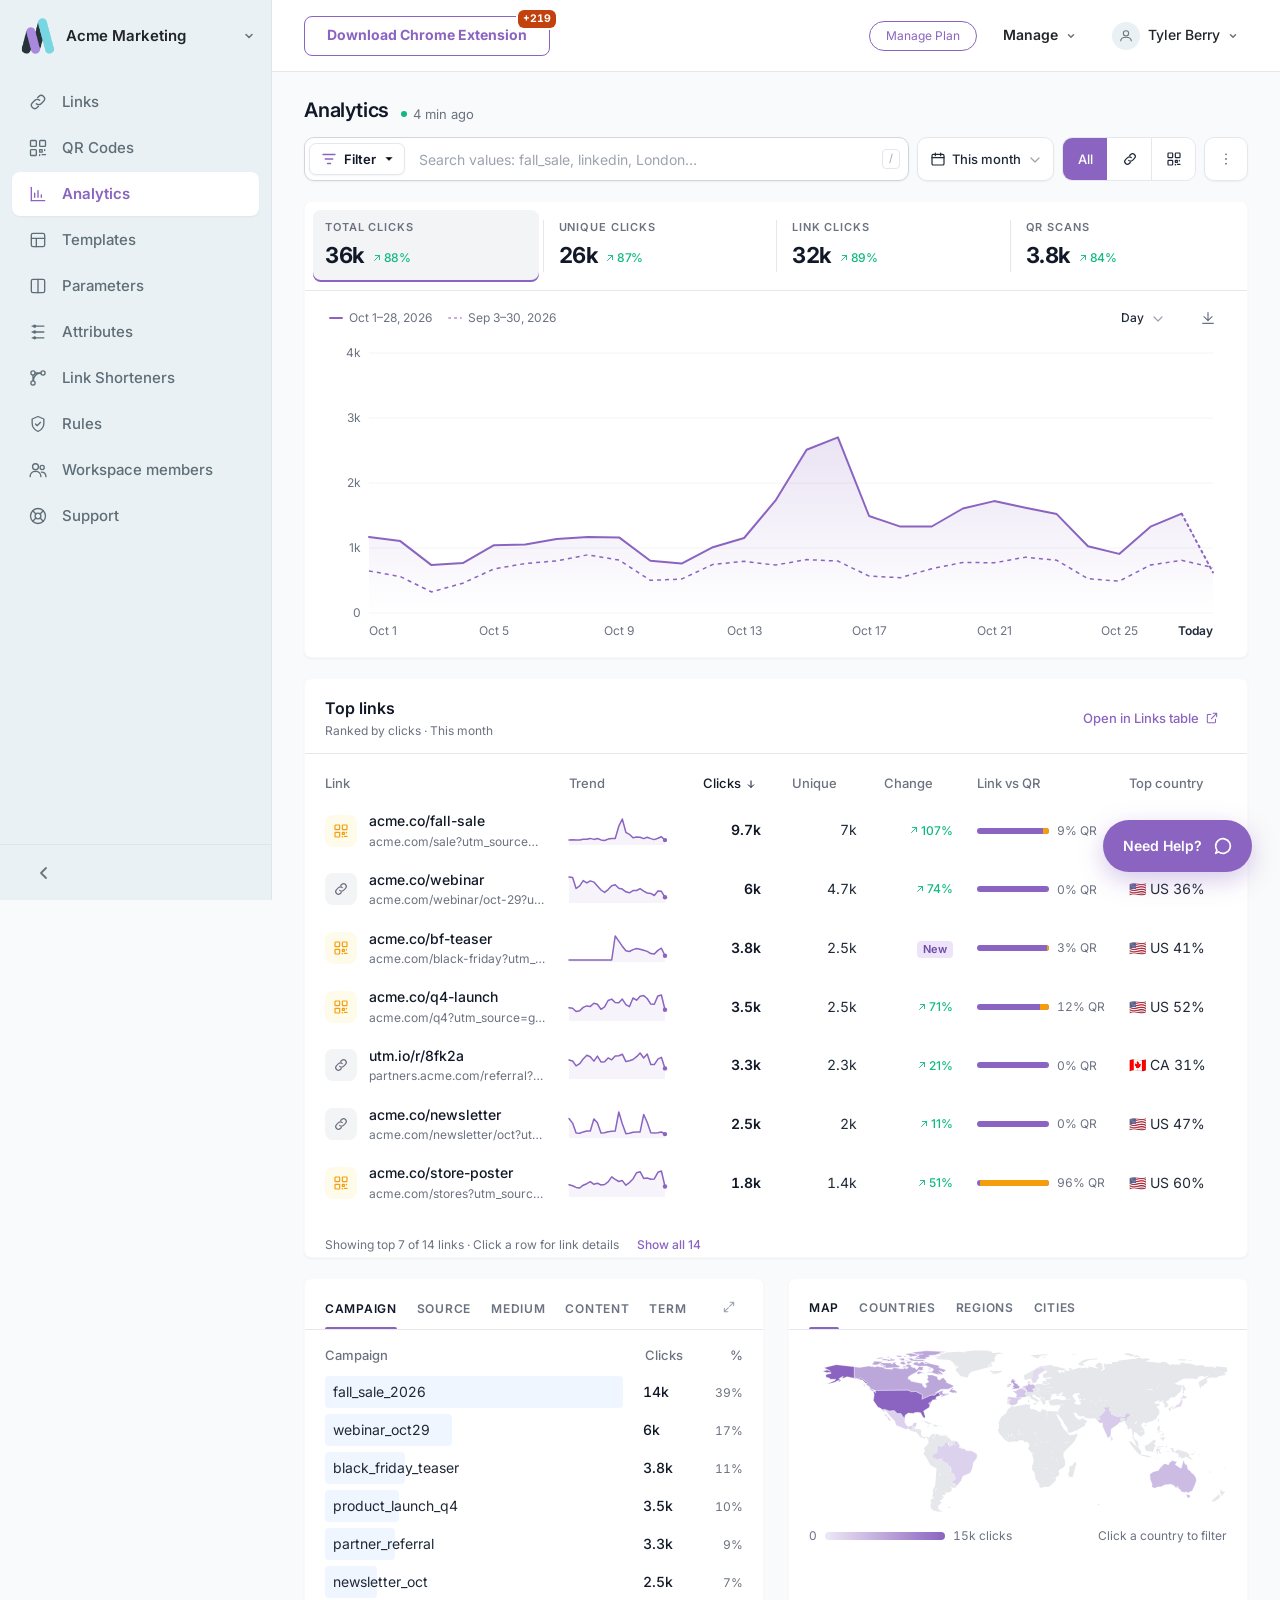
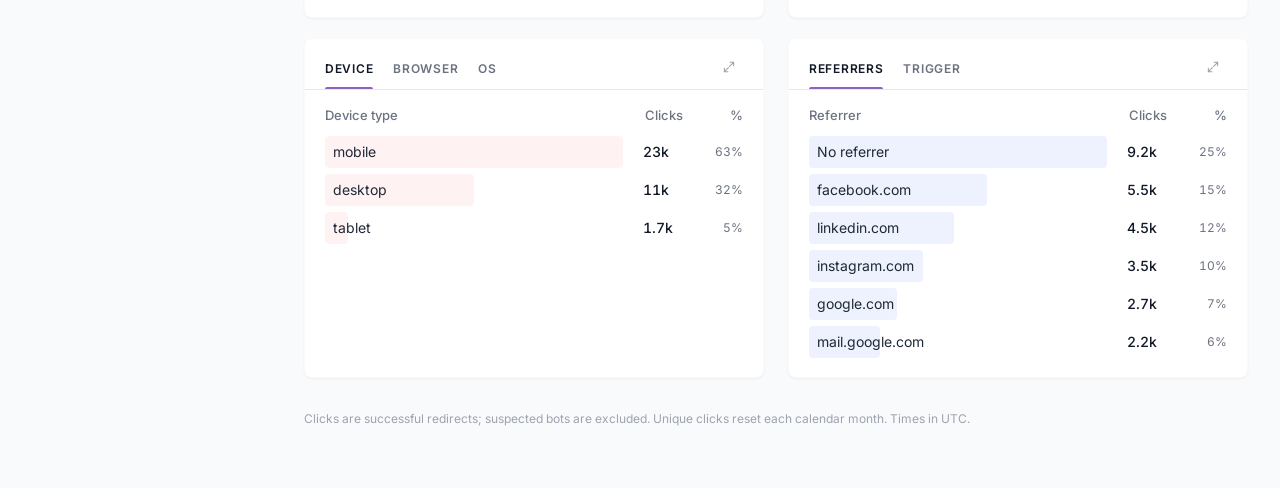
==== commit 94301da6: "vReskin: Chrome extension popup concept (Create + Links, mini link analytics) Opens from Download Ch" ====
--- a/reskin/index.html
+++ b/reskin/index.html
@@ -10,6 +10,7 @@
 <link rel="stylesheet" href="https://fonts.googleapis.com/css2?family=Inter:wght@400;500;600;700&family=Oxygen:wght@400;700&family=Source+Code+Pro:wght@400;500&display=swap">
 <link rel="stylesheet" href="styles.css">
 <link rel="stylesheet" href="reskin.css">
+<link rel="stylesheet" href="extension.css">
 </head>
 <body>
 <div class="shell" id="shell">
@@ -39,9 +40,11 @@
 <div class="toast-wrap" id="toasts" aria-live="polite"></div>
 <button class="need-help" id="need-help" type="button">Need Help? <svg viewBox="0 0 24 24" aria-hidden="true"><path d="M4 12a8 8 0 1 1 3.2 6.4L4 20l1.4-3.4A8 8 0 0 1 4 12z"/></svg></button>
 <div id="layer"></div>
+<script>window.BOOT_HASH = location.hash; /* read by reskin.js boot: app.js rewrites the hash before reskin.js runs */</script>
 <script src="map-data.js"></script>
 <script src="data.js"></script>
 <script src="app.js"></script>
 <script src="reskin.js"></script>
+<script src="extension.js"></script>
 </body>
 </html>
--- a/reskin/reskin.css
+++ b/reskin/reskin.css
@@ -188,7 +188,7 @@
 .lbm .rf { gap: 10px; }
 .lbm .rf-row { grid-template-columns: 96px 1fr; }
 .lbm .rf-row > label { font-size: 12.5px; }
-.lbm-side { position: sticky; top: 0; display: flex; flex-direction: column; align-items: center; gap: 18px; padding-top: 4px; }
+.lbm-side { position: sticky; top: 0; align-self: start; display: flex; flex-direction: column; align-items: center; gap: 18px; padding-top: 4px; }
 .lbm-side canvas { width: 240px; height: 240px; image-rendering: pixelated; border: 1px solid var(--border); border-radius: 12px; padding: 12px; background: #fff; }
 .lbm-side .lbl { font-size: 12px; color: var(--text-faint); letter-spacing: .06em; text-transform: uppercase; font-weight: 600; }
 .lbm-foot { display: flex; align-items: center; gap: 10px; padding: 14px 24px; border-top: 1px solid var(--border); background: var(--sunken); }
@@ -299,3 +299,97 @@
   .rf-row > label { text-align: left; }
   .rf-prev, .rf-row .hint { grid-column: 1; }
 }
+
+/* Rules: workspace defaults as setting cards (2026-11-09) */
+.rd-head { display: flex; align-items: flex-end; justify-content: space-between; gap: 16px; flex-wrap: wrap; margin: 4px 0 18px; }
+.rd-head h1 { margin: 0; font-size: 22px; font-weight: 600; color: var(--text-strong); letter-spacing: -.01em; }
+.rd-head p { margin: 4px 0 0; font-size: 13.5px; color: var(--text-muted); }
+.rd-eyebrow { font-size: 12px; font-weight: 600; color: var(--accent); margin-bottom: 4px; }
+.rd-head2 { margin-top: 36px; }
+.rd-head2 h1 { font-size: 18px; }
+.rd-grid { display: grid; grid-template-columns: repeat(2, minmax(0, 1fr)); gap: 16px; align-items: start; }
+.rd-card { background: var(--card); border: 1px solid var(--border); border-radius: 12px; box-shadow: var(--shadow-xs); overflow: hidden; }
+.rd-card header { display: flex; align-items: center; gap: 12px; padding: 16px 18px; border-bottom: 1px solid var(--border); }
+.rd-card h3 { margin: 0; font-size: 14.5px; font-weight: 600; color: var(--text-strong); }
+.rd-card header p { margin: 2px 0 0; font-size: 12.5px; color: var(--text-muted); }
+.rd-ic { width: 32px; height: 32px; border-radius: 8px; background: var(--accent-faint, #f4effb); color: var(--accent); display: grid; place-items: center; flex: none; }
+.rd-ic svg { width: 17px; height: 17px; fill: none; stroke: currentColor; stroke-width: 1.8; stroke-linecap: round; stroke-linejoin: round; }
+.rd-row { display: flex; align-items: center; justify-content: space-between; gap: 16px; min-height: 64px; padding: 12px 18px; border-top: 1px solid var(--border); transition: opacity var(--dur) var(--ease); }
+.rd-card header + .rd-row { border-top: 0; }
+.rd-row.off { opacity: .45; pointer-events: none; }
+.rd-txt { display: flex; flex-direction: column; gap: 2px; min-width: 0; }
+.rd-txt b { font-size: 13.5px; font-weight: 500; color: var(--text); }
+.rd-txt span { font-size: 12.5px; color: var(--text-muted); line-height: 1.4; }
+.rd-c { flex: none; display: flex; justify-content: flex-end; }
+.rd-ctl { width: 200px; }
+@media (max-width: 1100px) { .rd-grid { grid-template-columns: minmax(0, 1fr); } }
+@media (max-width: 560px) { .rd-row:not(:has(.switch)) { flex-wrap: wrap; } .rd-row:has(.switch) .rd-c { width: auto; } .rd-c { width: 100%; justify-content: flex-start; } .rd-c .rd-ctl { width: 100%; } }
+
+/* Side-scroll tables: Links, QR codes, Templates (2026-11-09): pinned left columns, edge shadows, "N more columns" button */
+.rk-scrollbox { position: relative; }
+.rk-sx .rk-table { min-width: 100%; width: max-content; }
+.rk-sx .pcol { max-width: 200px; overflow: hidden; text-overflow: ellipsis; }
+.rk-sx .rk-table .pin { position: sticky; z-index: 2; background: var(--card); }
+.rk-sx .rk-table th.pin { z-index: 3; }
+.rk-sx .rk-table tbody tr:hover .pin { background: var(--hover); }
+.rk-sx .rk-table tbody tr.sel .pin { background: var(--accent-faint); }
+.rk-sx .rk-table tr.grp td { background: var(--sunken); }
+.rk-sx .rk-table tr.grp .grp-t { position: sticky; left: 50px; }
+.rk-scrollbox::after { content: ''; position: absolute; top: 0; right: 0; bottom: 0; width: 28px; pointer-events: none; border-radius: 0 var(--radius) var(--radius) 0; background: linear-gradient(to left, rgba(17,24,39,.07), transparent); opacity: 0; transition: opacity var(--dur) var(--ease); }
+.rk-scrollbox:has(.rk-sx.more)::after { opacity: 1; }
+.rk-more { position: absolute; top: 7px; right: 10px; z-index: 4; display: inline-flex; align-items: center; gap: 4px; height: 28px; padding: 0 8px 0 12px; border-radius: 999px; background: var(--card); color: var(--accent-strong); font-size: 12.5px; font-weight: 500; box-shadow: var(--shadow-sm, 0 1px 3px rgba(17,24,39,.12)), 0 0 0 1px var(--border); }
+.rk-more:hover { background: var(--accent-faint); }
+.rk-more svg { width: 14px; height: 14px; stroke: currentColor; fill: none; stroke-width: 2; transform: rotate(-90deg); }
+.rk-more[hidden] { display: none; }
+.rk-cols .mh { padding: 6px 10px 4px; font-size: 11px; font-weight: 600; letter-spacing: .04em; text-transform: uppercase; color: var(--text-faint); }
+.rk-sx .rk-table td.pin-last::after, .rk-sx .rk-table th.pin-last::after { content: ""; position: absolute; top: 0; bottom: -1px; right: -14px; width: 14px; pointer-events: none; background: linear-gradient(to right, rgba(17,24,39,.09), transparent); border-left: 1px solid var(--border); opacity: 0; transition: opacity var(--dur) var(--ease); }
+.rk-sx.scrolled .rk-table td.pin-last::after, .rk-sx.scrolled .rk-table th.pin-last::after { opacity: 1; }
+.rk-sx .rk-table .w-qr { width: 72px; }
+
+/* Parameters + Attributes boards: staging's grouping / settings / checkboxes (2026-11-09) */
+.rk-board { position: relative; }
+.rk-wires { position: absolute; left: 0; top: 0; pointer-events: none; z-index: 1; overflow: visible; }
+.rk-wires path { fill: none; stroke: var(--accent); stroke-width: 1.5; stroke-linecap: round; }
+.rk-col-h .ttl { min-width: 0; overflow: hidden; text-overflow: ellipsis; white-space: nowrap; }
+.rk-col-h .colall { display: none; }
+.rk-col:hover .rk-col-h .colall, .rk-col-h .colall.on, .rk-board.checking .rk-col-h .colall { display: inline-flex; }
+.rk-col-h .cb, .rk-val .cb { width: 16px; height: 16px; flex: none; }
+.rk-val { position: relative; z-index: 2; }
+.rk-val .rk-vt { display: none; align-items: center; gap: 2px; padding: 0 2px; border-radius: 6px; background: var(--card); box-shadow: 0 0 0 1px var(--border); }
+.rk-val .rk-vt .icon-btn { opacity: 1; width: 24px; height: 24px; }
+.rk-val .rk-vt svg { width: 15px; height: 15px; stroke: currentColor; fill: none; stroke-width: 1.8; stroke-linecap: round; stroke-linejoin: round; }
+.rk-val:hover .rk-vt { display: inline-flex; }
+.rk-val > .cb { visibility: hidden; }
+.rk-col:hover .rk-val > .cb, .rk-board.checking .rk-val > .cb, .rk-val.ck > .cb { visibility: visible; }
+.rk-val.hl { background: var(--accent-faint); border-color: var(--accent); }
+.rk-val.ck { border-color: rgba(var(--accent-rgb), .5); }
+.rk-board.grouping .rk-val { cursor: pointer; }
+.rk-board.grouping .rk-val .rk-vt, .rk-board.grouping .rk-val > .cb { display: none; }
+.rk-board.grouping .rk-val:hover { border-color: var(--accent); }
+.rk-val.gsel { background: var(--accent-subtle); border-color: var(--accent); }
+.rk-val.ganchor { box-shadow: 0 0 0 3px rgba(var(--accent-rgb), .25); border-color: var(--accent-strong); color: var(--text-strong); font-weight: 500; }
+.rk-gbanner { display: flex; align-items: center; gap: 10px; margin: -4px 0 16px; padding: 10px 14px; border-radius: 10px; background: var(--accent-faint); border: 1px solid rgba(var(--accent-rgb), .25); color: var(--text); font-size: 13.5px; }
+.rk-gbanner svg { width: 16px; height: 16px; stroke: var(--accent-strong); fill: none; stroke-width: 2; flex: none; }
+.rk-col.field { min-height: 0; }
+.rk-colmenu .mi svg, .rk-colmenu .has-sub > svg { width: 15px; height: 15px; stroke: currentColor; fill: none; stroke-width: 1.8; stroke-linecap: round; stroke-linejoin: round; flex: none; }
+.rk-colmenu .has-sub { position: relative; cursor: default; }
+.rk-colmenu .has-sub .sub { display: none; position: absolute; top: -6px; left: calc(100% + 2px); width: 180px; z-index: 5; padding: 6px; background: var(--card); border: 1px solid var(--border); border-radius: 10px; box-shadow: var(--shadow-lg); }
+.rk-colmenu .has-sub:hover .sub, .rk-colmenu .has-sub:focus-within .sub { display: block; }
+.rk-colmenu .sub .mi .check { width: 16px; display: inline-flex; visibility: hidden; color: var(--accent-strong); }
+.rk-colmenu .sub .mi.on .check { visibility: visible; }
+.rk-colmenu .sub .mi.on { font-weight: 500; }
+.inp.dis { background: var(--sunken); color: var(--text-muted); }
+.inp.dis input { color: var(--text-muted); }
+.vs-actions { align-items: center; }
+.vs-actions .grow { flex: 1; }
+.btn.ghost-del { color: var(--down); box-shadow: none; background: none; padding-left: 4px; gap: 6px; }
+.btn.ghost-del svg { width: 15px; height: 15px; stroke: currentColor; fill: none; stroke-width: 1.8; }
+.btn.ghost-del:hover { background: rgba(220, 38, 38, .06); }
+.scrim ~ .popover { z-index: 70; } /* pickers opened from a modal sit above it */
+/* Boards get the same side-scroll hints (2026-11-09) */
+.rk-scrollbox:has(.rk-board.more)::after { opacity: 1; }
+.rk-bscroll::after { border-radius: 0; width: 36px; bottom: 8px; }
+.rk-bscroll::before { content: ""; position: absolute; top: 0; left: 0; bottom: 8px; width: 36px; pointer-events: none; z-index: 4; background: linear-gradient(to right, rgba(17,24,39,.07), transparent); opacity: 0; transition: opacity var(--dur) var(--ease); }
+.rk-bscroll:has(.rk-board.scrolled)::before { opacity: 1; }
+.rk-bscroll::after { z-index: 4; }
+.rk-bscroll .rk-more { top: 10px; right: 12px; }
--- a/reskin/extension.css
+++ b/reskin/extension.css
@@ -0,0 +1,170 @@
+/* UTM.io vReskin · Chrome extension popup (concept, 2026-11-10). See extension.js. */
+
+/* Toolbar button + badge */
+.btn-ext { position: relative; }
+.btn-ext.on { border-color: var(--accent); color: var(--accent-strong); background: var(--accent-faint, #f6f2fd); }
+.xp-badge { position: absolute; top: -7px; right: -7px; min-width: 20px; height: 18px; padding: 0 5px; border-radius: 6px; background: #c2410c; color: #fff; font-size: 10.5px; font-weight: 700; line-height: 18px; text-align: center; font-variant-numeric: tabular-nums; box-shadow: 0 0 0 2px #fff; pointer-events: none; }
+
+/* The popup: fixed size; header, tabs and footer stay put; the middle scrolls */
+.xp { position: fixed; z-index: 45; display: flex; flex-direction: column; background: var(--card); color: var(--text); font-family: var(--font-ui); font-size: 13.5px;
+  border: 1px solid var(--border); border-radius: 12px; box-shadow: 0 18px 48px rgba(17,24,39,.22), 0 2px 6px rgba(17,24,39,.08); overflow: hidden;
+  opacity: 0; transform: translateY(-4px) scale(.985); transform-origin: top left; transition: opacity .14s var(--ease), transform .18s var(--spring); }
+.xp.in { opacity: 1; transform: none; }
+.xp[hidden] { display: none; }
+.xp .mono { font-family: var(--font-mono); font-size: 11.5px; }
+.xp .faint { color: var(--text-faint); }
+.xp .strong { color: var(--text-strong); font-weight: 500; }
+
+/* Header: logo · account / workspace · support · settings */
+.xp-hd { display: flex; align-items: center; gap: 4px; padding: 10px 10px 10px 14px; border-bottom: 1px solid var(--border); flex: none; }
+.xp-logo { width: 22px; height: 22px; object-fit: contain; margin-right: 4px; }
+.xp-crumb { display: flex; align-items: center; gap: 5px; flex: 1; min-width: 0; height: 30px; padding: 0 8px; border-radius: 8px; font-size: 13px; color: var(--text); text-align: left; }
+.xp-crumb:hover { background: var(--hover); }
+.xp-crumb .acc { color: var(--text-muted); white-space: nowrap; }
+.xp-crumb .sep { color: var(--border-strong); }
+.xp-crumb .ws { font-weight: 600; color: var(--text-strong); white-space: nowrap; overflow: hidden; text-overflow: ellipsis; }
+.xp-crumb .caret { width: 13px; height: 13px; stroke: var(--text-faint); fill: none; stroke-width: 2; flex: none; }
+.xp-ic { width: 30px; height: 30px; border-radius: 8px; display: grid; place-items: center; color: var(--text-muted); flex: none; }
+.xp-ic:hover { background: var(--hover); color: var(--text-strong); }
+.xp-ic svg { width: 17px; height: 17px; fill: none; stroke: currentColor; stroke-width: 1.8; stroke-linecap: round; stroke-linejoin: round; }
+
+/* Tabs + monthly usage */
+.xp-tabs { display: flex; align-items: center; gap: 2px; padding: 0 14px; border-bottom: 1px solid var(--border); flex: none; }
+.xp-tabs [role=tab] { height: 38px; padding: 0 10px; font-weight: 500; color: var(--text-muted); border-bottom: 2px solid transparent; margin-bottom: -1px; }
+.xp-tabs [role=tab]:hover { color: var(--text-strong); }
+.xp-tabs [role=tab].on { color: var(--text-strong); border-bottom-color: var(--accent); }
+.xp-use { margin-left: auto; display: flex; align-items: center; gap: 7px; font-size: 11.5px; color: var(--text-faint); white-space: nowrap; font-variant-numeric: tabular-nums; }
+.xp-use i { width: 44px; height: 4px; border-radius: 9px; background: var(--sunken); overflow: hidden; display: block; }
+.xp-use b { display: block; height: 100%; background: var(--accent); border-radius: 9px; }
+
+/* Scrolling middle */
+.xp-body { flex: 1; min-height: 0; overflow-y: auto; overscroll-behavior: contain; padding: 14px; }
+.xp-body::-webkit-scrollbar { width: 8px; } .xp-body::-webkit-scrollbar-thumb { background: var(--border); border-radius: 9px; border: 2px solid var(--card); }
+
+/* Create form: the vReskin builder, label left */
+.xp-form { display: flex; flex-direction: column; gap: 10px; }
+.xp-r { display: grid; grid-template-columns: 84px 1fr; gap: 4px 10px; align-items: center; }
+.xp-r > label { font-size: 12px; color: var(--text-muted); text-align: right; line-height: 1.25; word-break: break-word; }
+.xp-r > label .req { color: var(--down); margin-right: 2px; }
+.xp-r .hint { grid-column: 2; font-size: 11.5px; color: var(--text-faint); margin-top: -1px; }
+.xp-r .hint b { font-weight: 500; color: var(--text); }
+.xp .inp { height: 34px; font-size: 13px; padding: 0 10px; }
+.xp .inp .chip { height: 22px; font-size: 12px; }
+.xp .inp input[type=date] { font-size: 13px; }
+.xp-url { display: flex; align-items: center; gap: 6px; height: 34px; padding: 0 4px 0 10px; border-radius: 8px; background: var(--sunken); font-family: var(--font-mono); font-size: 12px; color: var(--text); min-width: 0; }
+.xp-url .grow { flex: 1; min-width: 0; overflow: hidden; text-overflow: ellipsis; white-space: nowrap; }
+.xp-url .btn.lnk { font-family: var(--font-ui); font-size: 12.5px; }
+.xp-sec { display: flex; align-items: center; gap: 8px; margin: 8px 0 0; font-size: 12px; font-weight: 600; color: var(--accent-strong); }
+.xp-sec::after { content: ""; flex: 1; height: 1px; background: var(--accent-subtle); }
+.xp-sec-note { font-weight: 400; color: var(--text-faint); font-size: 11.5px; }
+.xp-add { justify-self: start; font-size: 12.5px; }
+.xp .xp-need { border-color: var(--down); box-shadow: 0 0 0 3px var(--down-bg); }
+
+/* Sticky footer: built URL + QR + domain + Copy & Save */
+.xp-foot { flex: none; padding: 10px 14px 12px; border-top: 1px solid var(--border); background: var(--card); display: flex; flex-direction: column; gap: 8px; position: relative; transition: box-shadow var(--dur) var(--ease); }
+.xp.scrolled .xp-foot { box-shadow: 0 -8px 16px -10px rgba(17,24,39,.18); }
+.xp-prev { display: flex; gap: 6px; align-items: flex-start; font-family: var(--font-mono); font-size: 11.5px; line-height: 1.45; color: var(--text-strong); background: var(--sunken); border-radius: 8px; padding: 7px 9px; }
+.xp-prev svg { width: 14px; height: 14px; flex: none; margin-top: 2px; fill: none; stroke: var(--text-faint); stroke-width: 2; stroke-linecap: round; }
+.xp-prev > span { display: -webkit-box; -webkit-line-clamp: 2; -webkit-box-orient: vertical; overflow: hidden; word-break: break-all; }
+.xp-prev em { font-style: normal; color: var(--text-muted); }
+.xp-prev .ph { color: var(--text-faint); }
+.xp-acts { display: flex; gap: 6px; align-items: center; }
+.xp-qr { display: inline-flex; align-items: center; gap: 6px; height: 38px; padding: 0 10px 0 6px; border: 1px solid var(--border); border-radius: 8px; font-weight: 500; font-size: 12.5px; color: var(--text-muted); background: var(--card); }
+.xp-qr canvas { width: 26px; height: 26px; image-rendering: pixelated; border-radius: 3px; opacity: .25; transition: opacity var(--dur) var(--ease); }
+.xp-qr.on { border-color: var(--accent); color: var(--accent-strong); background: var(--accent-faint, #f6f2fd); }
+.xp-qr.on canvas { opacity: 1; }
+.xp-short { flex: 1; min-width: 0; height: 38px !important; }
+.xp-acts .btn.primary { flex: none; }
+.xp-req { font-size: 11.5px; color: var(--down); }
+.xp-req.shake { animation: xp-shake .35s var(--ease); }
+@keyframes xp-shake { 25% { transform: translateX(-3px); } 75% { transform: translateX(3px); } }
+
+/* Created */
+.xp-done { display: flex; flex-direction: column; align-items: center; text-align: center; gap: 8px; padding: 10px 4px; }
+.xp-done-ic svg { width: 44px; height: 44px; fill: none; stroke: var(--up); stroke-width: 1.8; stroke-linecap: round; stroke-linejoin: round; }
+.xp-done h3 { margin: 0; font-size: 16px; color: var(--text-strong); }
+.xp-done .sub { margin: 0 0 6px; color: var(--text-muted); font-size: 12.5px; }
+.xp-done-card { width: 100%; display: flex; gap: 12px; align-items: center; text-align: left; padding: 12px; border: 1px solid var(--border); border-radius: 10px; }
+.xp-done-card canvas { width: 76px; height: 76px; image-rendering: pixelated; flex: none; }
+.xp-done-card .grow { flex: 1; min-width: 0; display: flex; flex-direction: column; gap: 4px; }
+.xp-done-row { display: flex; align-items: center; gap: 6px; min-width: 0; }
+.xp-done-row .mono { flex: 1; min-width: 0; overflow: hidden; text-overflow: ellipsis; white-space: nowrap; }
+.xp-done-row .btn.lnk { font-size: 12.5px; display: inline-flex; gap: 4px; align-items: center; }
+.xp-done-row .btn.lnk svg { width: 13px; height: 13px; fill: none; stroke: currentColor; stroke-width: 2; }
+.xp-done-acts { display: flex; gap: 8px; width: 100%; margin-top: 6px; }
+.xp-done-acts .btn { flex: 1; justify-content: center; }
+
+/* Links */
+.xp-links { display: flex; flex-direction: column; gap: 10px; }
+.xp-here { display: flex; align-items: center; gap: 8px; width: 100%; padding: 9px 10px; border-radius: 9px; background: var(--accent-faint, #f6f2fd); border: 1px solid transparent; font-size: 12.5px; color: var(--text); text-align: left; }
+.xp-here svg { width: 16px; height: 16px; flex: none; fill: none; stroke: var(--accent-strong); stroke-width: 1.8; stroke-linejoin: round; }
+.xp-here b { color: var(--accent-strong); font-weight: 600; }
+.xp-here .grow { flex: 1; min-width: 0; }
+.xp-here-x { font-size: 12px; font-weight: 500; color: var(--accent-strong); }
+.xp-here:hover { border-color: var(--accent-subtle); }
+.xp-here.on { border-color: var(--accent); }
+.xp-search { height: 34px; }
+.xp-count { font-size: 11.5px; color: var(--text-faint); margin: -2px 0 -4px; }
+.xp-list { display: flex; flex-direction: column; }
+.xp-row { display: grid; grid-template-columns: 1fr 56px 52px auto; gap: 8px; align-items: center; padding: 9px 6px; margin: 0 -6px; border-radius: 8px; border-bottom: 1px solid var(--border); cursor: pointer; }
+.xp-row:last-child { border-bottom: 0; }
+.xp-row:hover, .xp-row:focus-visible { background: var(--hover); outline: none; }
+.xp-row.fresh { background: var(--up-bg); }
+.xp-row-t { min-width: 0; display: flex; flex-direction: column; gap: 1px; }
+.xp-row-t b { font-weight: 500; color: var(--text-strong); font-size: 13px; overflow: hidden; text-overflow: ellipsis; white-space: nowrap; }
+.xp-row-t .mono { color: var(--text-muted); overflow: hidden; text-overflow: ellipsis; white-space: nowrap; }
+.xp-by { display: flex; align-items: center; gap: 4px; font-size: 11px; color: var(--text-faint); }
+.xp-by .avatar { width: 14px !important; height: 14px !important; font-size: 7px !important; }
+.xp-spark { width: 56px; height: 20px; }
+.xp-spark polyline { fill: none; stroke: var(--accent); stroke-width: 1.5; stroke-linejoin: round; }
+.xp-n { text-align: right; line-height: 1.1; }
+.xp-n b { display: block; font-weight: 600; color: var(--text-strong); font-variant-numeric: tabular-nums; }
+.xp-n span { font-size: 10px; color: var(--text-faint); }
+.xp-row-a { display: flex; gap: 0; opacity: .55; transition: opacity var(--dur) var(--ease); }
+.xp-row:hover .xp-row-a, .xp-row:focus-within .xp-row-a { opacity: 1; }
+.xp .icon-btn { width: 28px; height: 28px; }
+
+/* Link detail */
+.xp-det { display: flex; flex-direction: column; gap: 12px; }
+.xp-det-hd { display: flex; align-items: center; gap: 8px; }
+.xp-det-hd .grow { flex: 1; min-width: 0; display: flex; flex-direction: column; }
+.xp-det-hd b { font-weight: 600; color: var(--text-strong); overflow: hidden; text-overflow: ellipsis; white-space: nowrap; }
+.xp-det-hd .mono { color: var(--text-muted); }
+.xp-back { width: 30px; height: 30px; border-radius: 8px; display: grid; place-items: center; color: var(--accent-strong); flex: none; }
+.xp-back:hover { background: var(--hover); }
+.xp-back svg { width: 17px; height: 17px; fill: none; stroke: currentColor; stroke-width: 2; stroke-linecap: round; stroke-linejoin: round; }
+.xp-range { align-self: flex-start; height: 30px; }
+.xp-range button { font-size: 12px; padding: 0 10px; }
+.xp-kpis { display: grid; grid-template-columns: repeat(3, 1fr); gap: 8px; }
+.xp-kpis > div { background: var(--sunken); border-radius: 9px; padding: 8px 10px; display: flex; flex-direction: column; }
+.xp-kpis span { font-size: 11px; color: var(--text-muted); }
+.xp-kpis b { font-size: 18px; font-weight: 600; color: var(--text-strong); font-variant-numeric: tabular-nums; line-height: 1.25; }
+.xp-kpis em { font-style: normal; font-size: 11px; color: var(--text-faint); }
+.xp-kpis em.up { color: var(--up); } .xp-kpis em.down { color: var(--down); }
+.xp-chart { min-height: 96px; }
+.xp-line { fill: none; stroke: var(--accent); stroke-width: 2; stroke-linejoin: round; }
+.xp-axis { stroke: var(--border); }
+.xp-tick { font-size: 10px; fill: var(--text-faint); font-family: var(--font-ui); }
+.xp-two { display: grid; grid-template-columns: 1fr 1fr; gap: 14px; }
+.xp-two h4 { margin: 0 0 6px; font-size: 11.5px; font-weight: 600; color: var(--text-muted); }
+.xp-bar { position: relative; display: flex; gap: 6px; font-size: 12px; padding: 3px 0 6px; }
+.xp-bar .grow { flex: 1; min-width: 0; overflow: hidden; text-overflow: ellipsis; white-space: nowrap; }
+.xp-bar b { font-weight: 500; font-variant-numeric: tabular-nums; }
+.xp-bar i { position: absolute; left: 0; bottom: 2px; height: 3px; border-radius: 9px; background: var(--accent); opacity: .55; }
+.xp-tags { display: flex; flex-wrap: wrap; gap: 5px; }
+.xp-tag { display: inline-flex; gap: 5px; align-items: center; height: 22px; padding: 0 7px; border-radius: 6px; background: var(--sunken); font-family: var(--font-mono); font-size: 11px; color: var(--text); }
+.xp-tag span { color: var(--text-faint); font-family: var(--font-ui); }
+.xp-det-acts { display: flex; gap: 6px; align-items: center; padding-top: 2px; }
+.xp-det-acts .btn { display: inline-flex; align-items: center; gap: 6px; }
+.xp-det-acts .btn svg { width: 14px; height: 14px; fill: none; stroke: currentColor; stroke-width: 2; stroke-linecap: round; stroke-linejoin: round; }
+.xp-det-acts .btn.lnk { margin-left: auto; font-size: 12.5px; }
+
+/* Popovers opened from the popup (z 50) already sit above it (z 45) */
+
+@media (max-width: 520px) {
+  .xp-use { display: none; }
+  .xp-row { grid-template-columns: 1fr 52px auto; }
+  .xp-spark { display: none; }
+}
+.xp .xp-range button { height: 26px; }
+.xp .xp-range { height: 30px; padding: 2px; }
